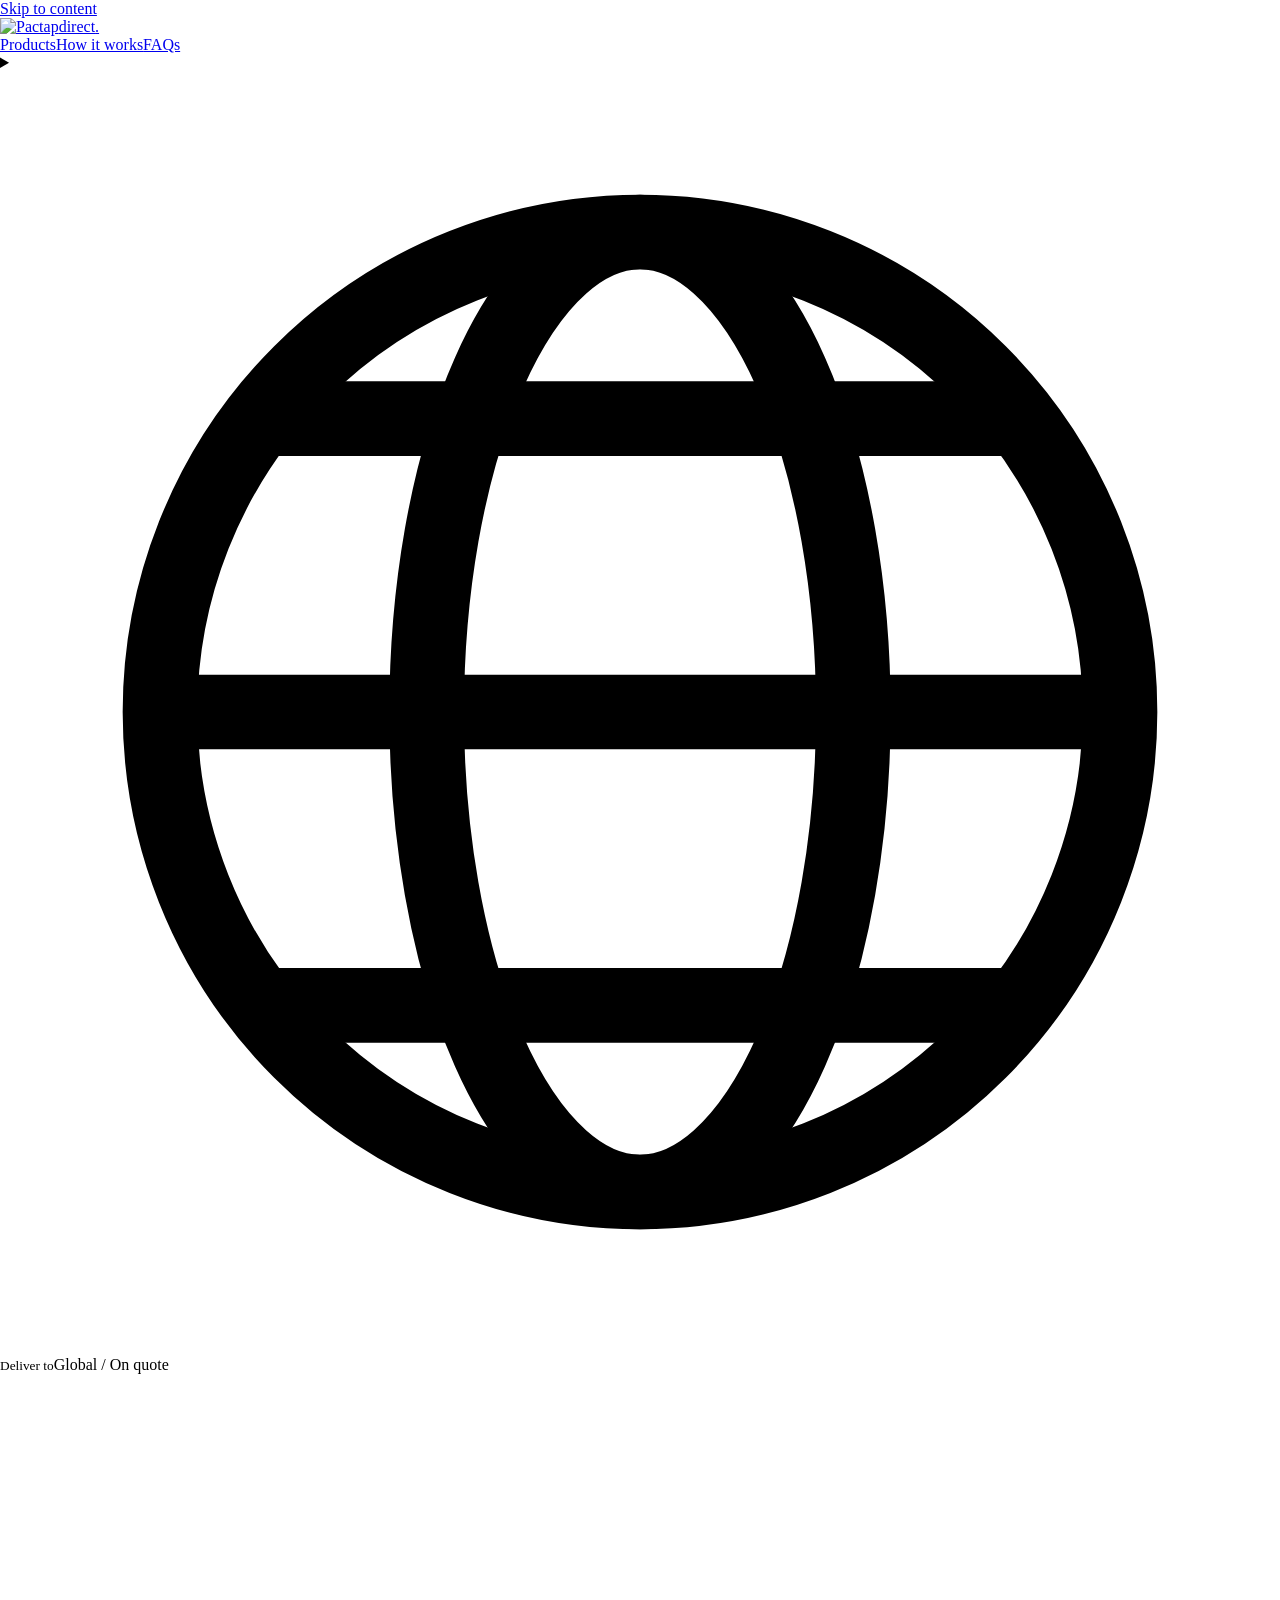
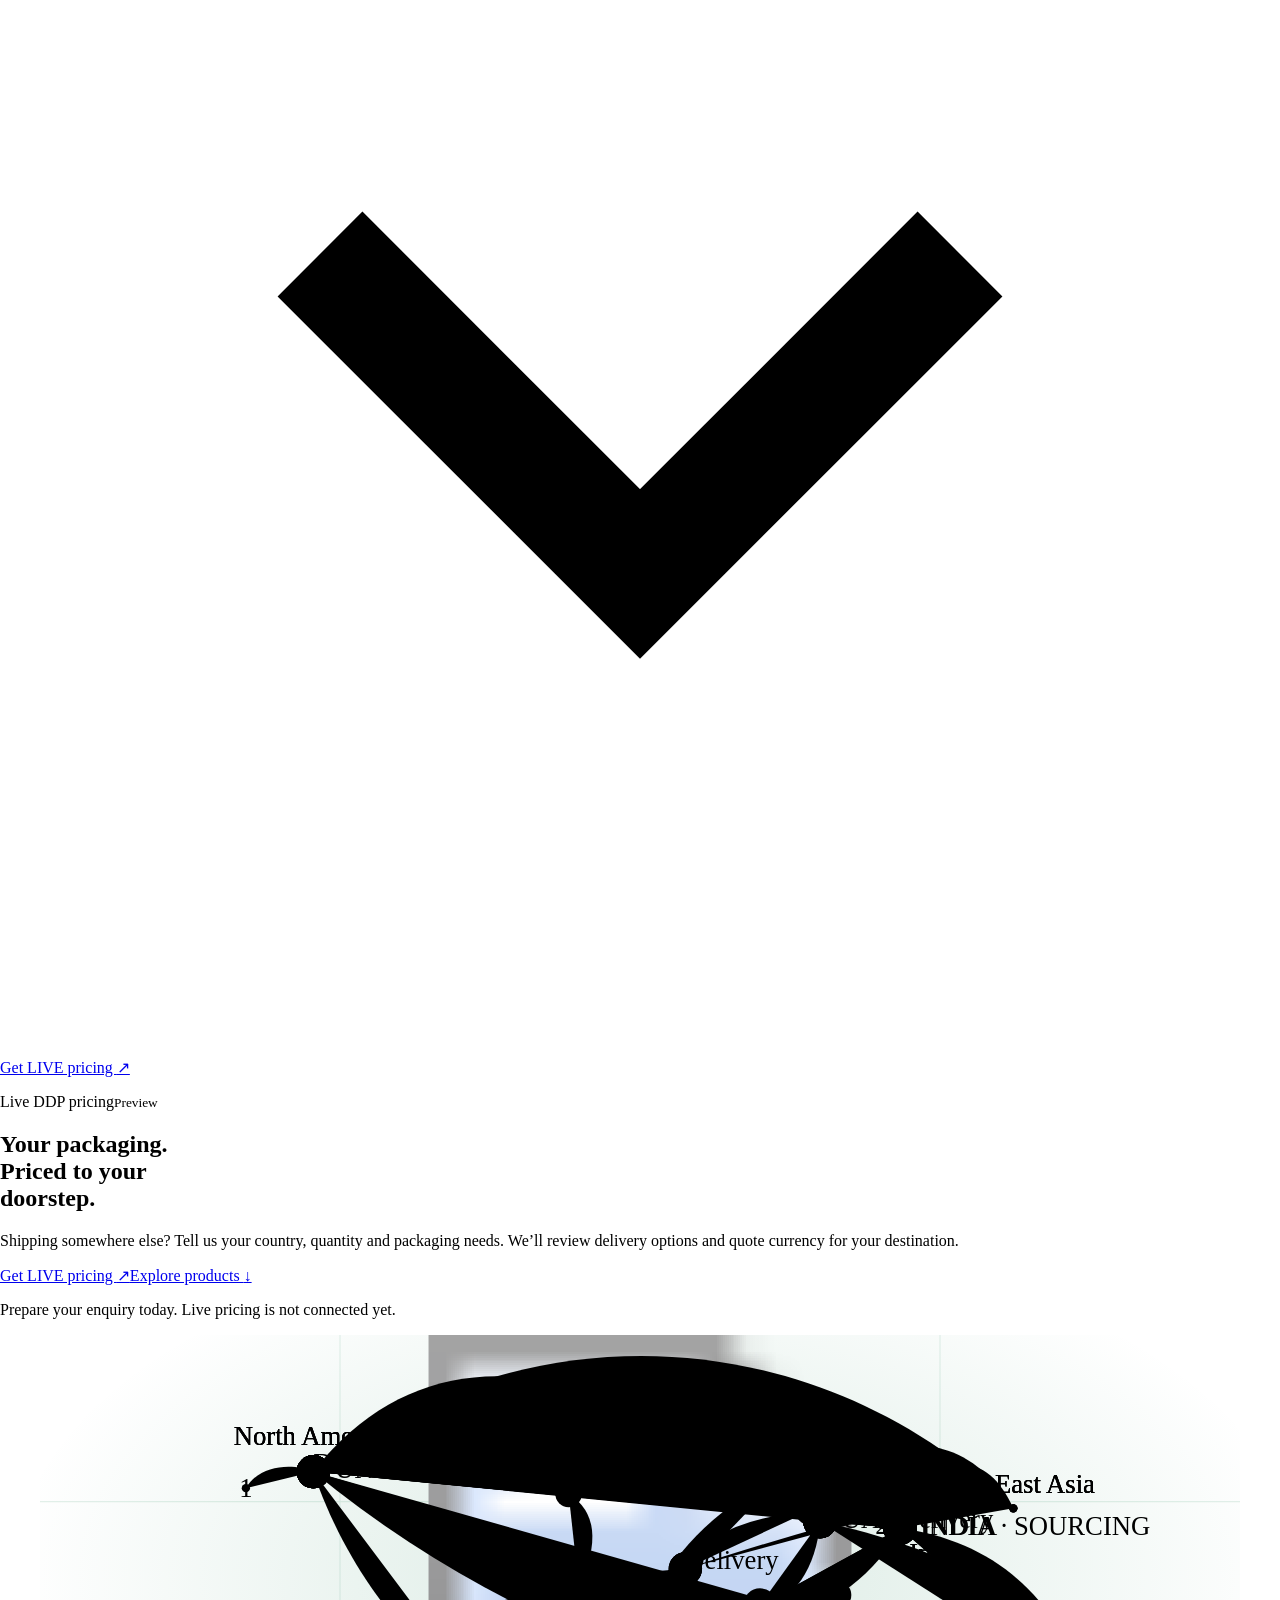
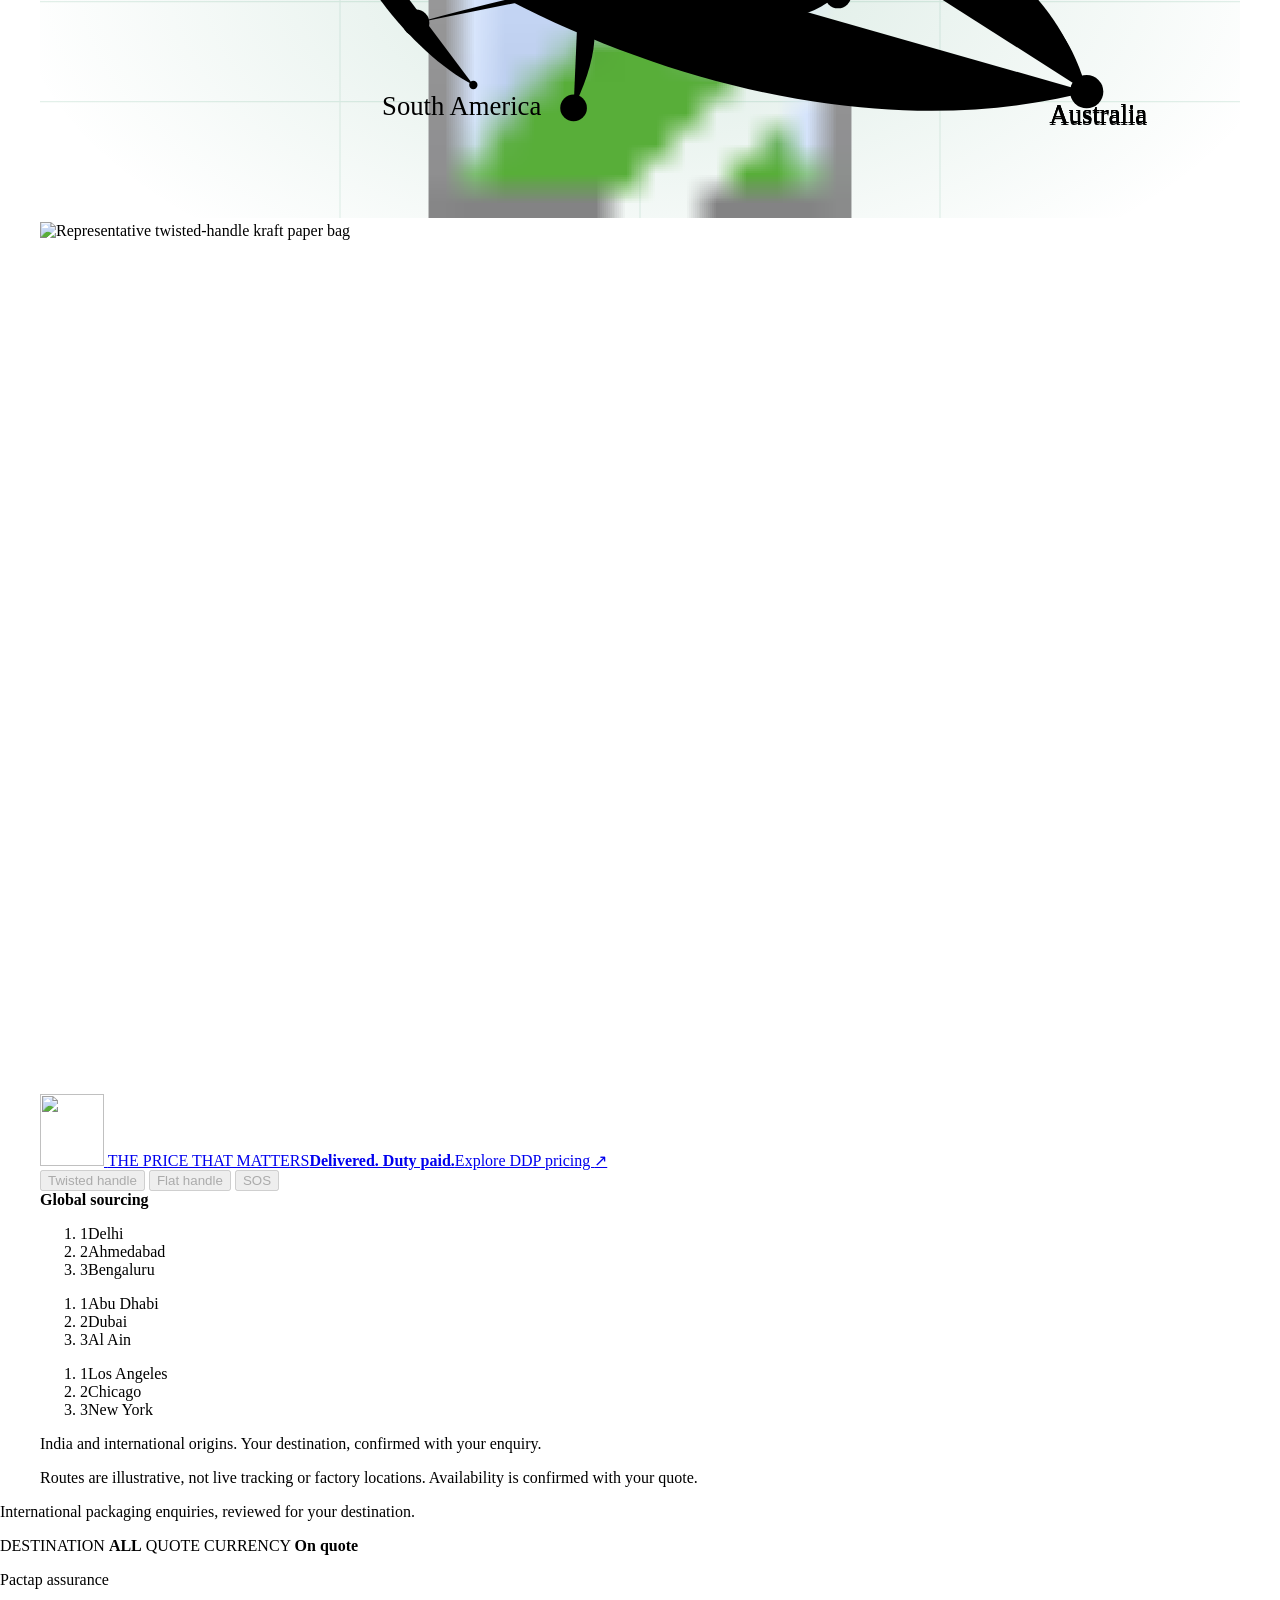
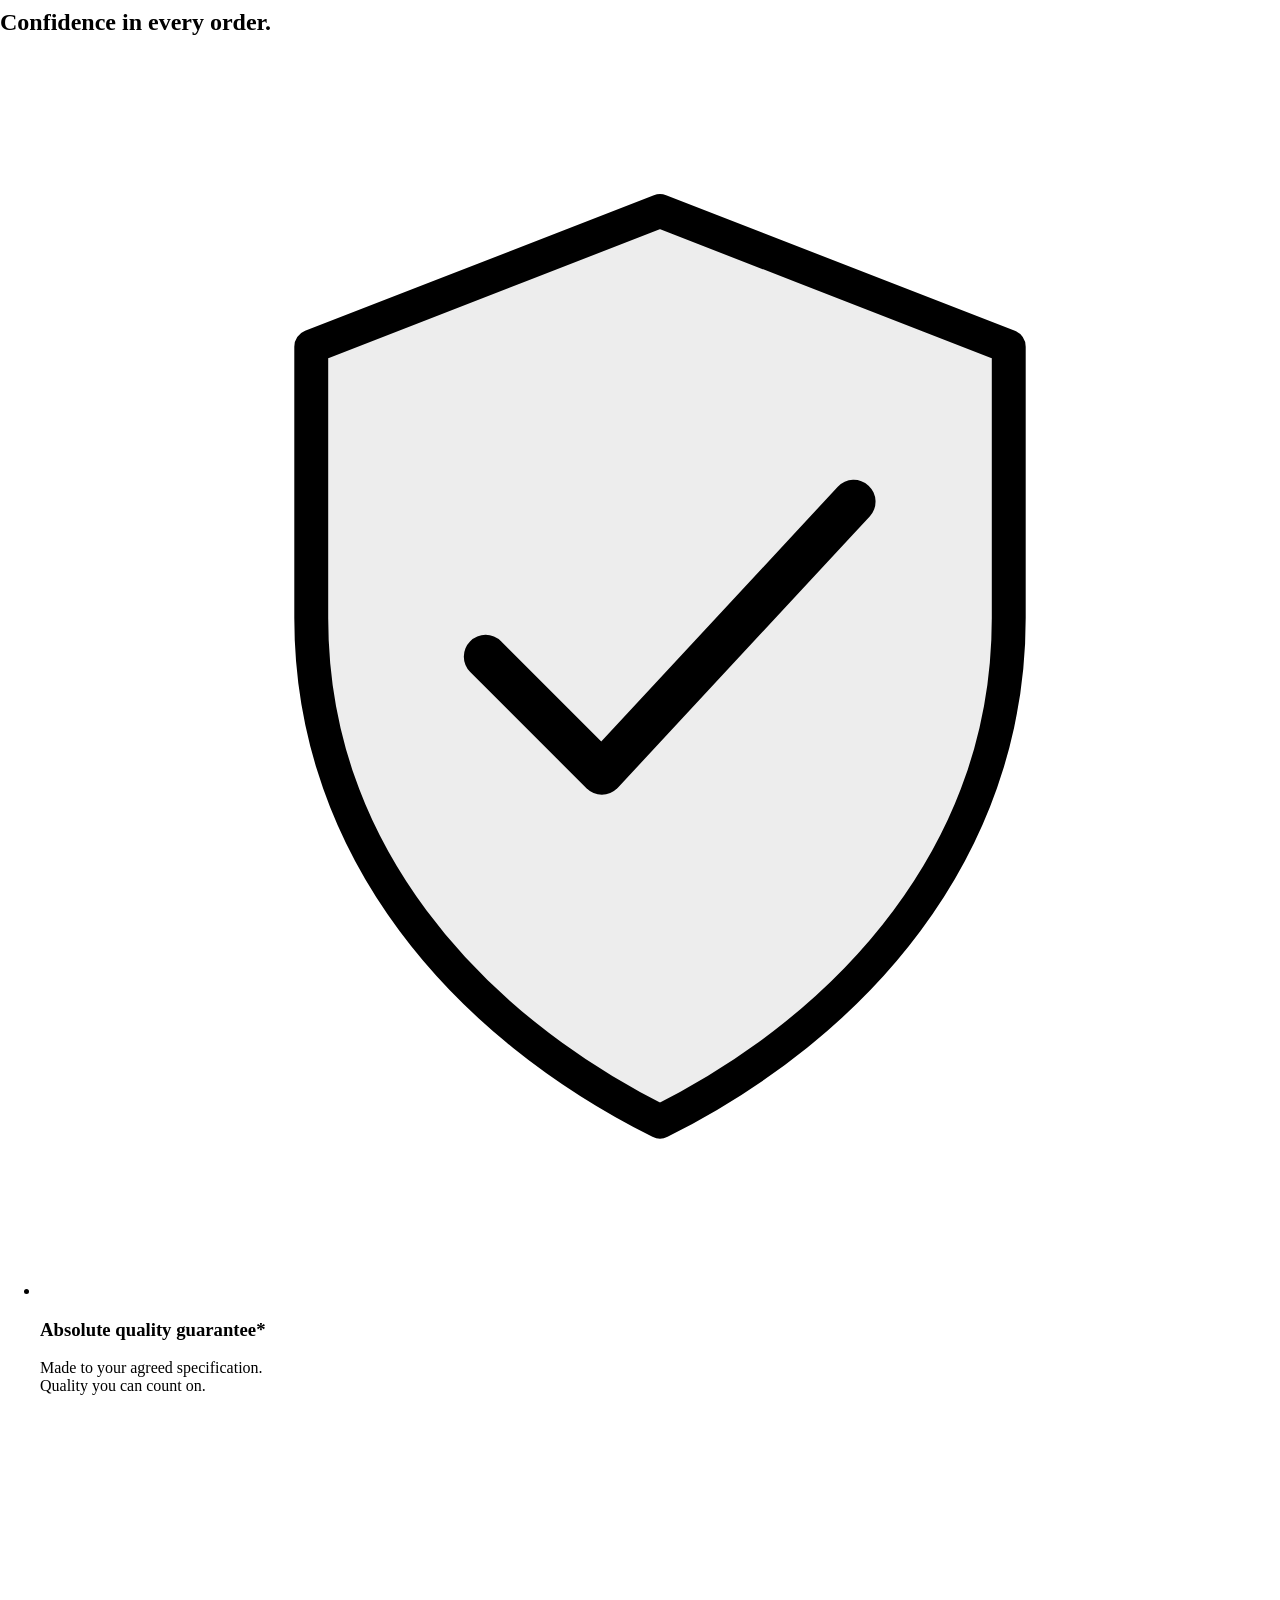
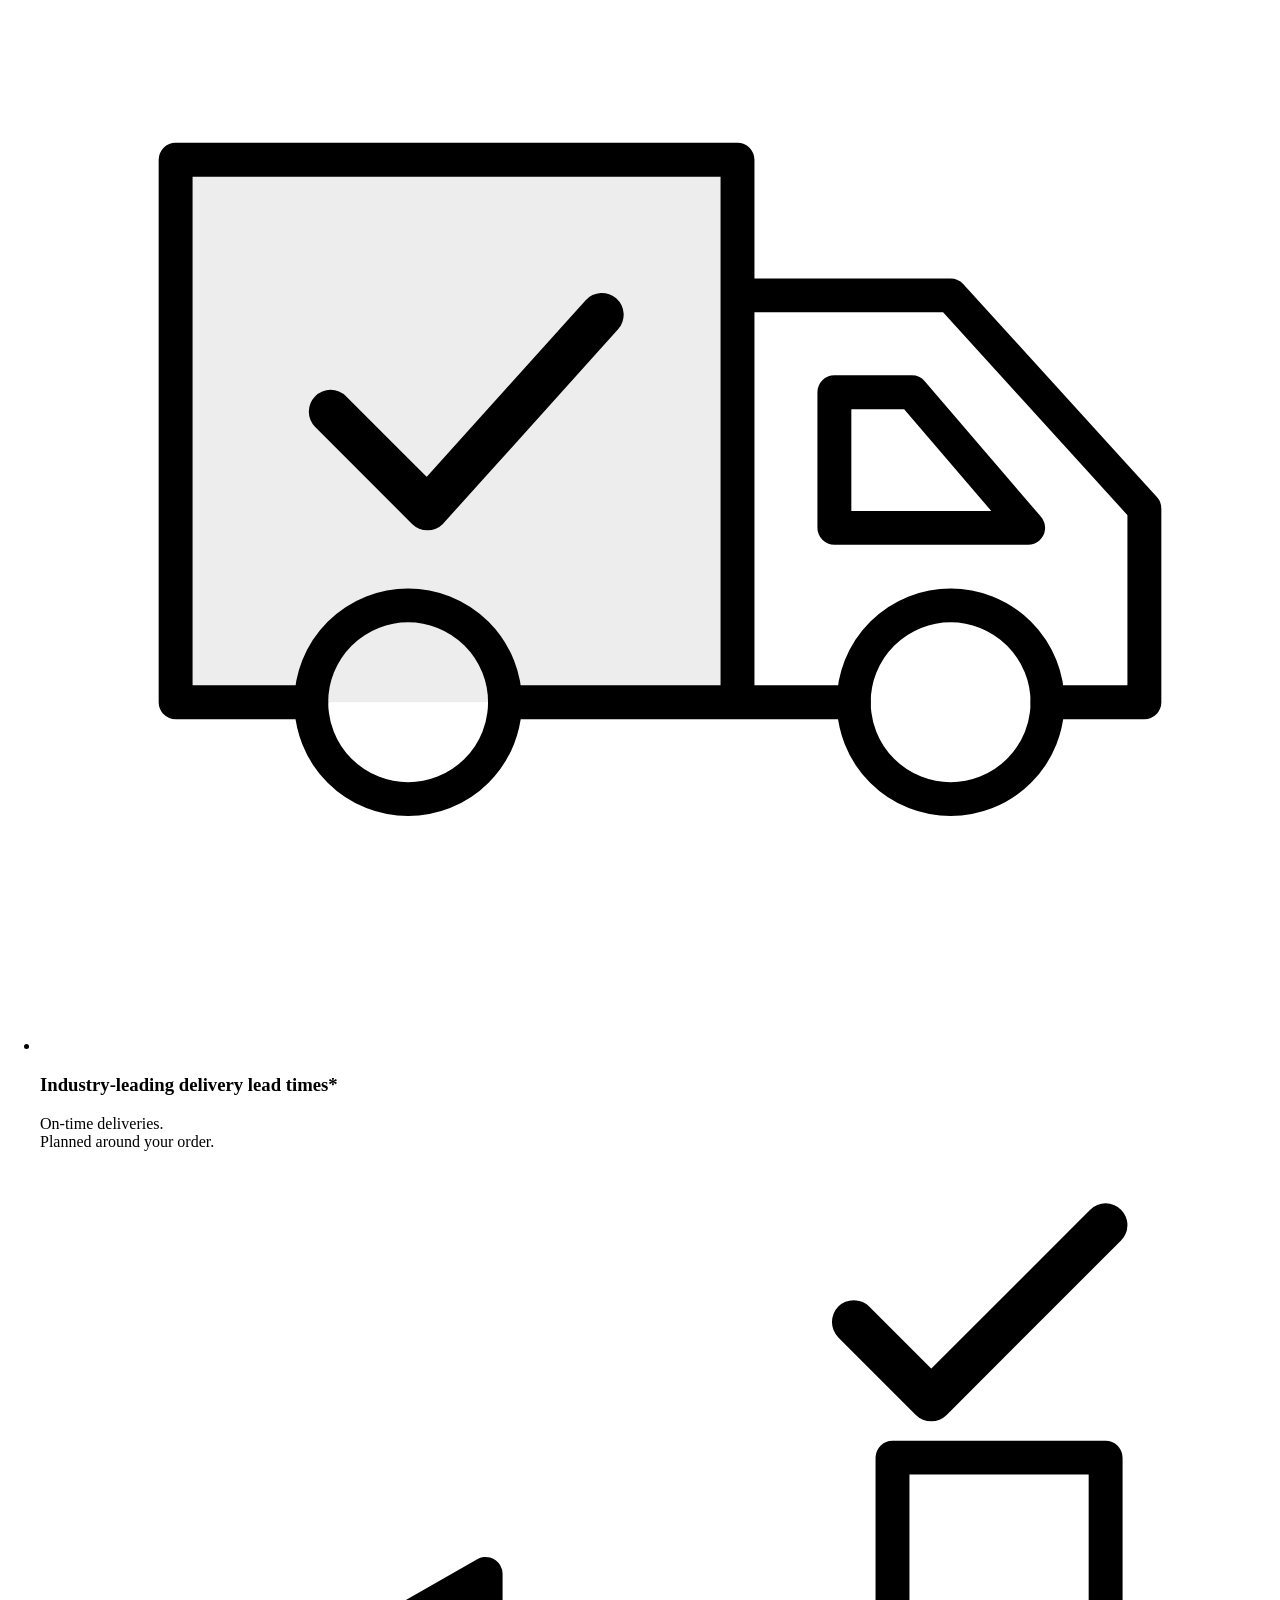
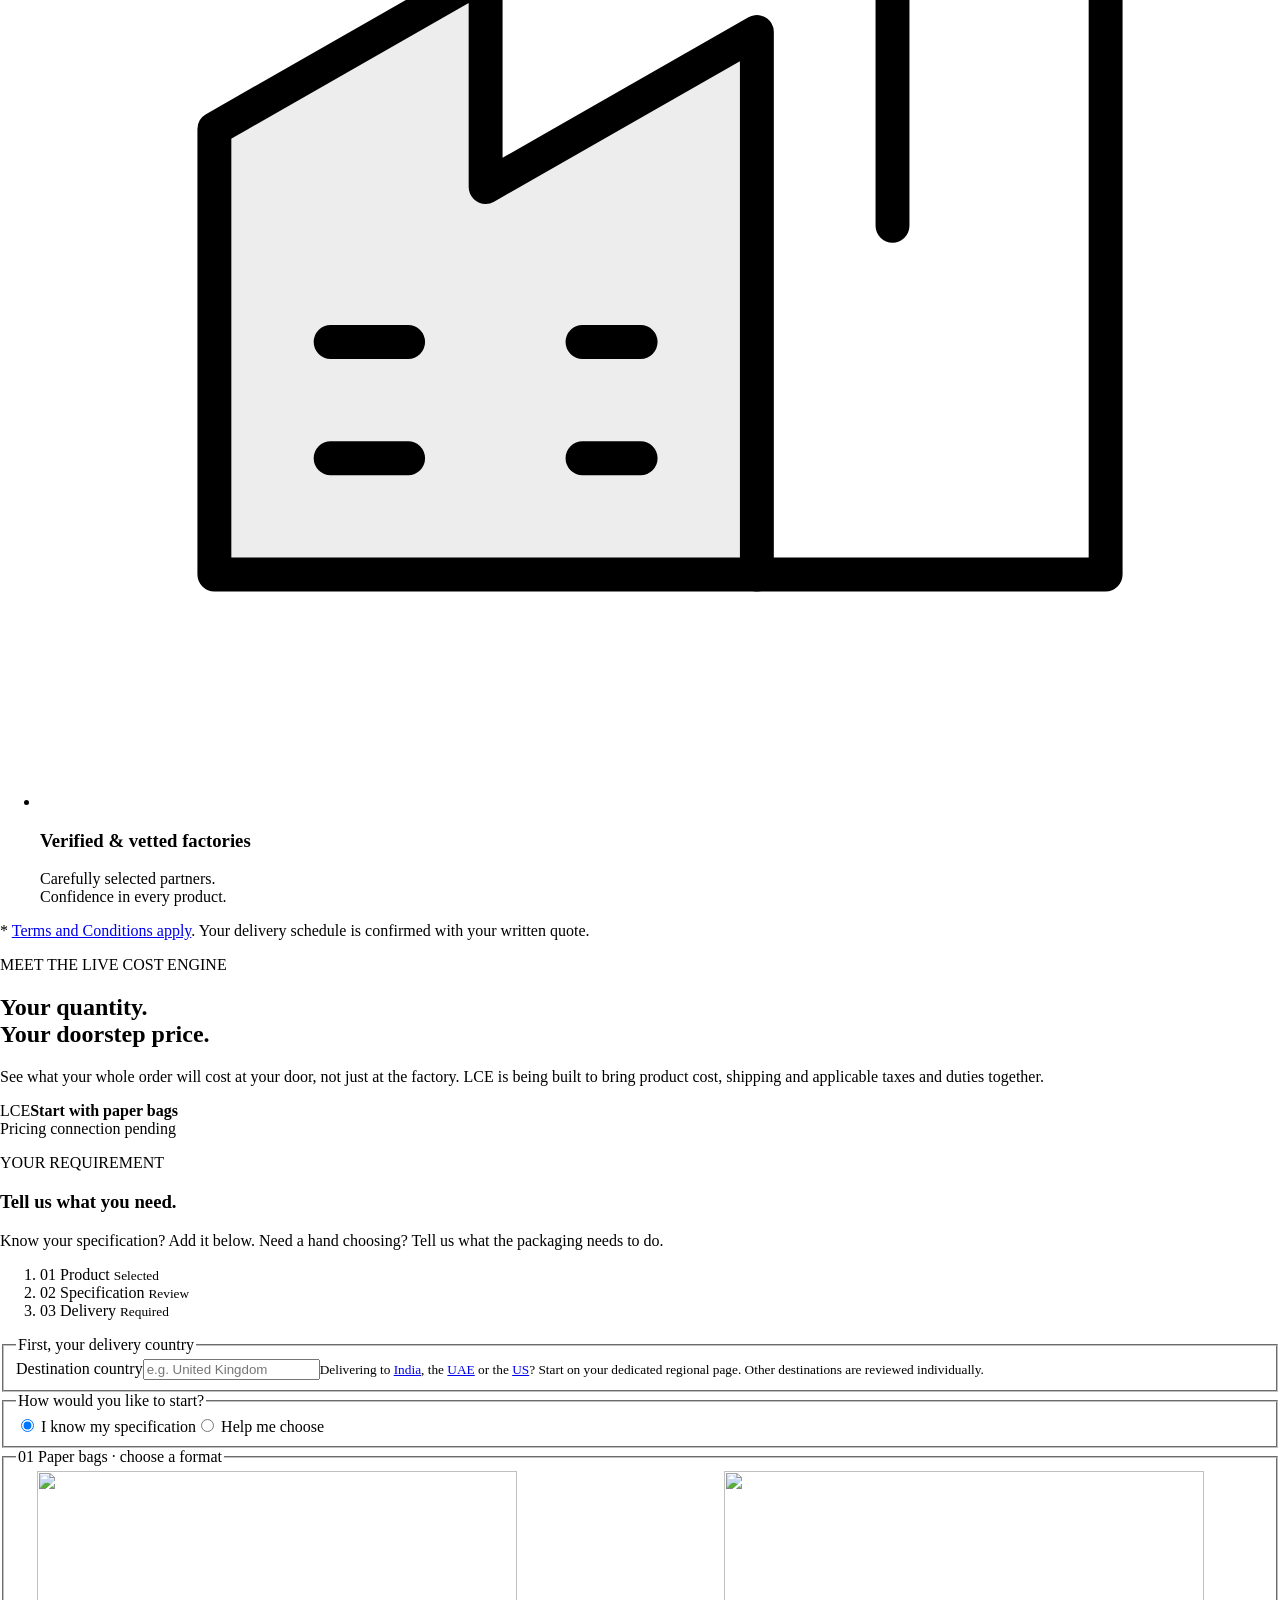
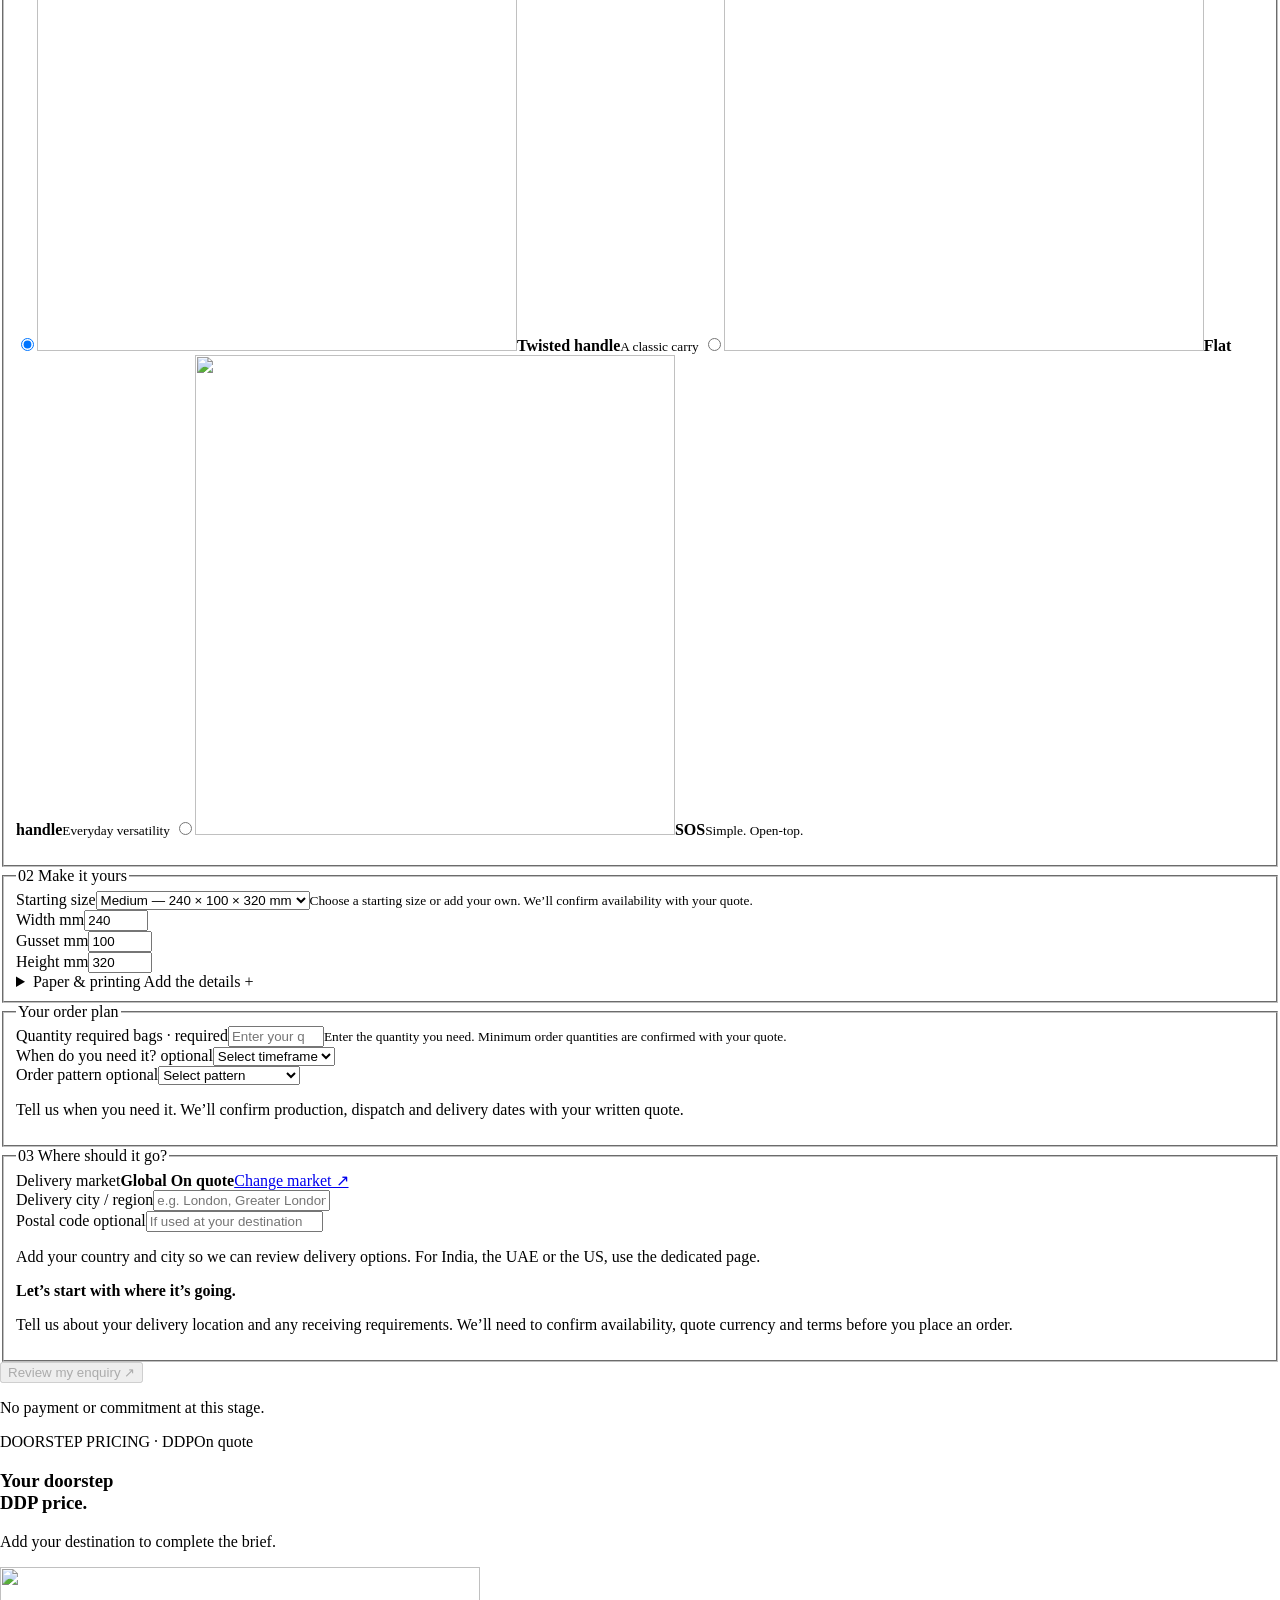
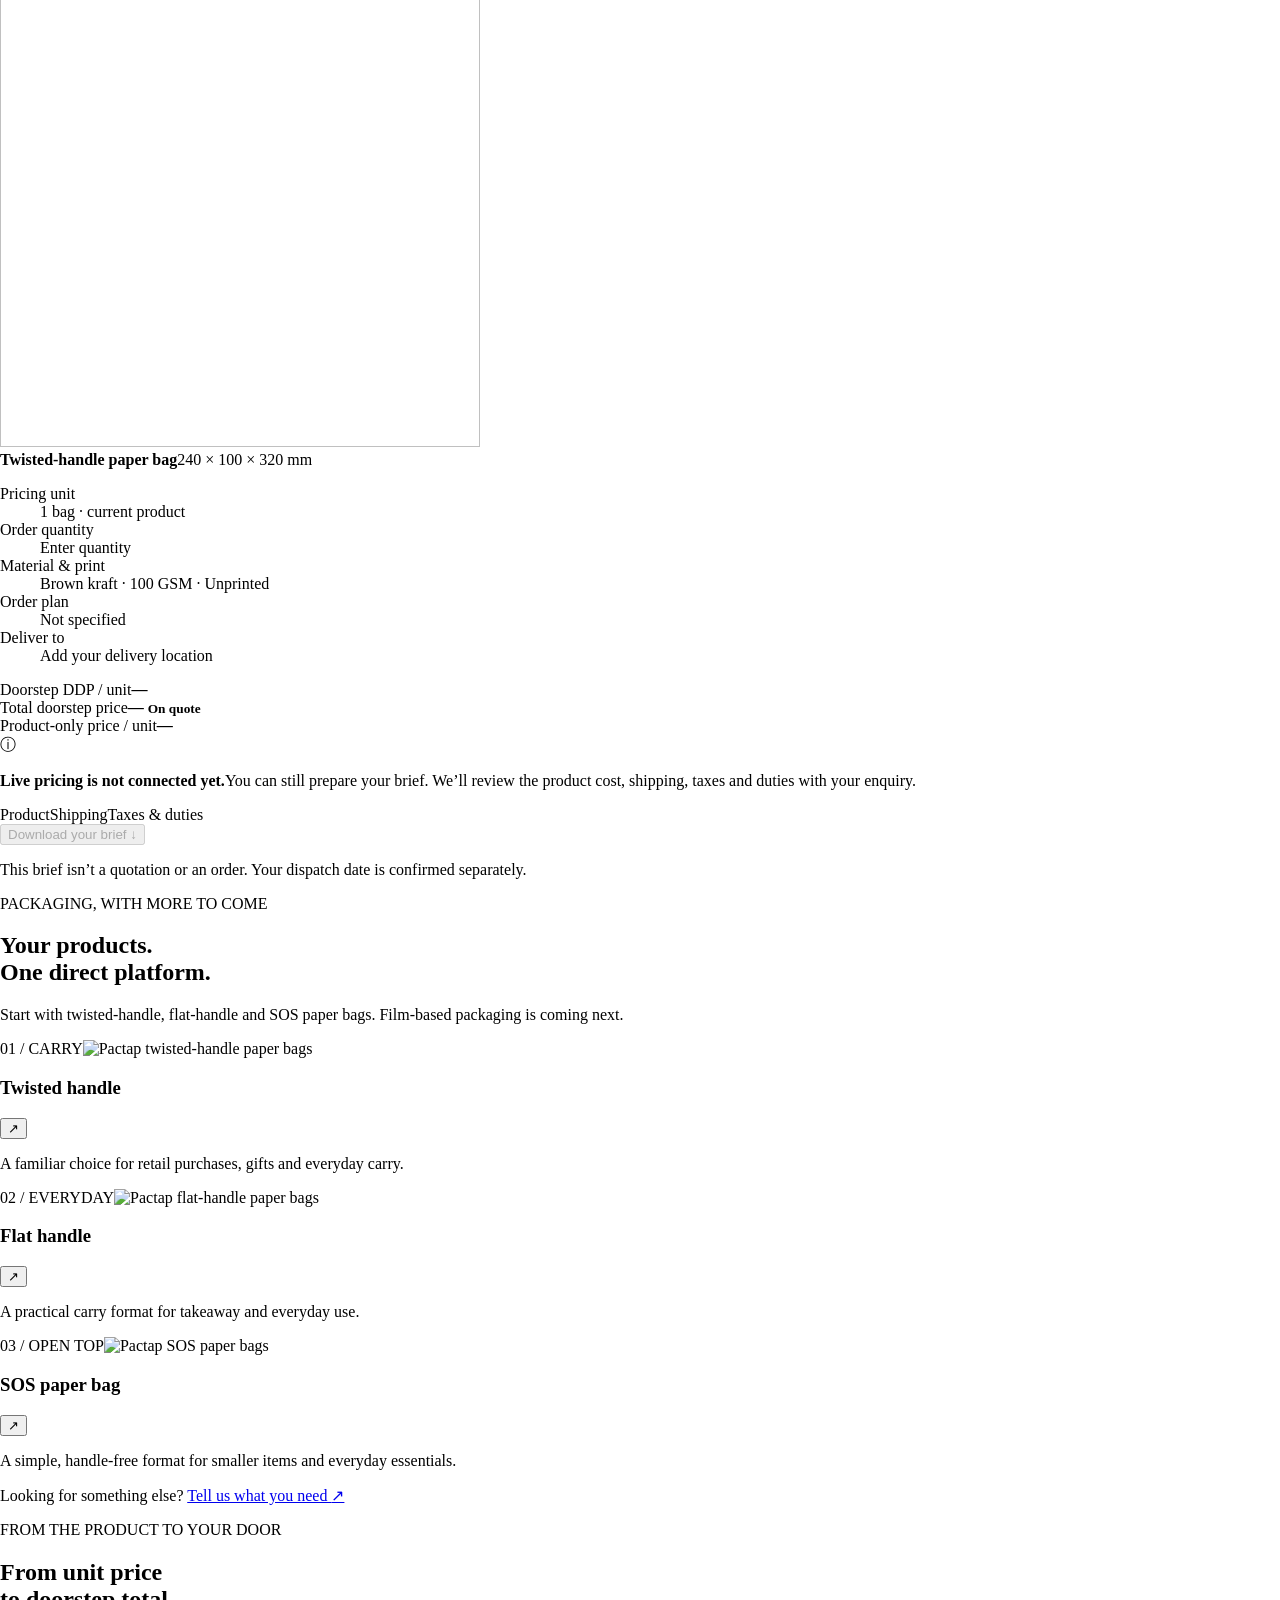
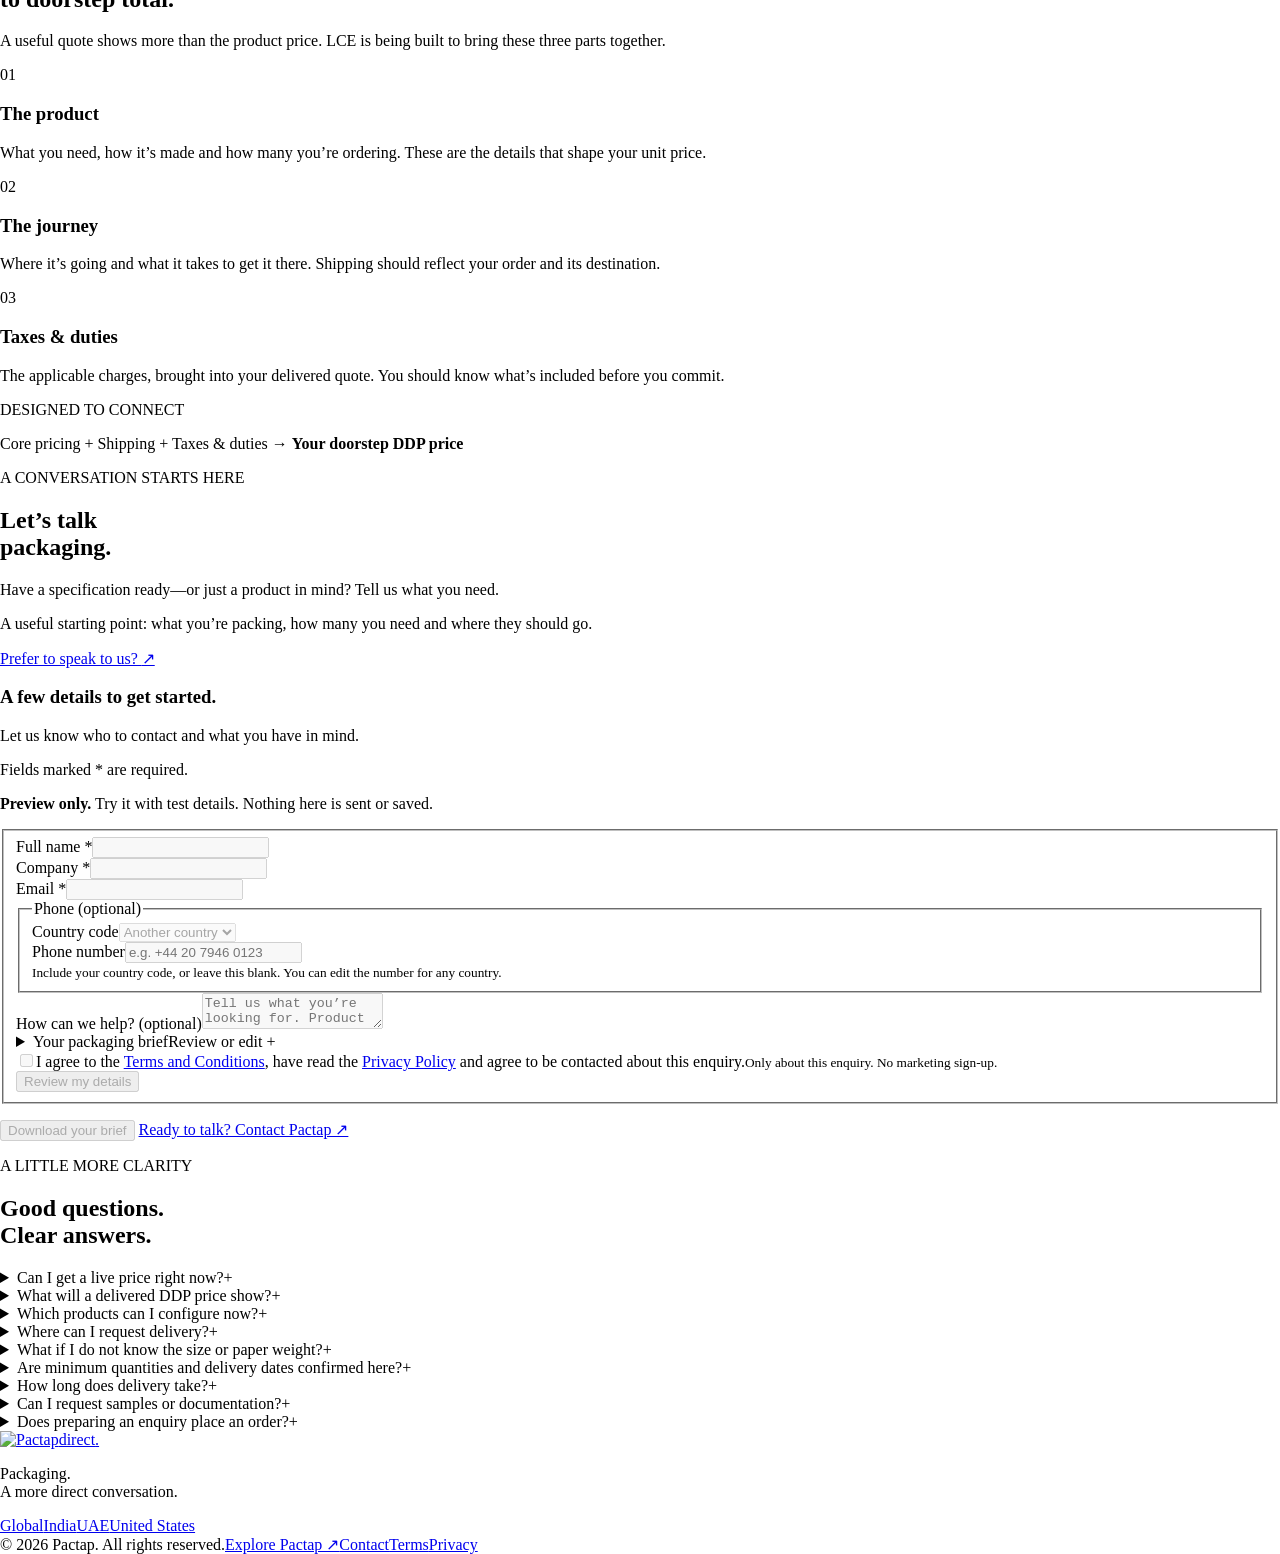
==== index.html @ edb1c566 "feat: publish Pactap Direct executive review" ====
<!doctype html>
<html lang="en"><head><meta charset="utf-8"><meta name="viewport" content="width=device-width, initial-scale=1">
<title>International packaging quote enquiries | Pactap Direct</title><meta name="description" content="Prepare a packaging enquiry for an international destination. Start with paper bags; request a delivered-quote review. Availability and currency need confirmation.">
<meta name="robots" content="noindex,nofollow">
<meta http-equiv="Content-Security-Policy" content="default-src 'self'; script-src 'self'; style-src 'self' 'unsafe-inline'; img-src 'self'; connect-src 'none'; object-src 'none'; base-uri 'none'; form-action 'none'">
<link rel="canonical" href="https://direct.pactap.com/">
<link rel="alternate" hreflang="x-default" href="https://direct.pactap.com/">
<link rel="alternate" hreflang="en" href="https://direct.pactap.com/">
<link rel="alternate" hreflang="en-IN" href="https://direct.pactap.com/in/">
<link rel="alternate" hreflang="en-AE" href="https://direct.pactap.com/uae/">
<link rel="alternate" hreflang="en-US" href="https://direct.pactap.com/us/">
<link rel="stylesheet" href="/pactap-direct-review/assets/direct.css"><link rel="stylesheet" href="/pactap-direct-review/assets/enquiry.css"><link rel="stylesheet" href="/pactap-direct-review/assets/assurance.css"><script src="/pactap-direct-review/assets/product-3d.js" defer></script><script src="/pactap-direct-review/assets/direct.js" defer></script><script src="/pactap-direct-review/assets/enquiry.js" defer></script><script src="/pactap-direct-review/assets/assurance.js" defer></script></head><body style="margin:0">
<div class="pd" data-market="global" data-currency="On quote" data-locale="en">
  <a class="pd-skip" href="#pd-main">Skip to content</a>
  <header class="pd-header">
    <div class="pd-wrap pd-header-inner">
      <a class="pd-brand" href="/pactap-direct-review/" aria-label="Pactap Direct home"><img src="/pactap-direct-review/assets/images/pactap-logo.svg" alt="Pactap" width="130" height="45"><span>direct<span class="pd-brand-dot">.</span></span></a>
      <nav class="pd-nav" aria-label="Main navigation"><a href="#pd-bags">Products</a><a href="#pd-how">How it works</a><a href="#pd-faq">FAQs</a></nav>
      <div class="pd-header-actions">
        <details class="pd-market">
          <summary aria-label="Delivery market: Global, On quote. Choose destination">
            <svg class="pd-globe" viewBox="0 0 24 24" fill="none" stroke="currentColor" stroke-width="1.4" aria-hidden="true"><circle cx="12" cy="12" r="9"/><ellipse cx="12" cy="12" rx="4" ry="9"/><path d="M3 12h18M5 6.5h14M5 17.5h14"/></svg>
            <span class="pd-market-current"><small>Deliver to</small><span>Global <span class="pd-market-currency-code">/ On quote</span></span></span>
            <svg class="pd-market-chevron" viewBox="0 0 16 16" fill="none" stroke="currentColor" stroke-width="1.5" aria-hidden="true"><path d="m4 6 4 4 4-4"/></svg>
          </summary>
          <nav aria-label="Choose destination market"><p class="pd-market-heading">Your delivery destination</p><a href="/pactap-direct-review/" aria-current="page"><span class="pd-market-code">ALL</span><span>Global</span><span class="pd-market-unit">On quote</span><span class="pd-market-check" aria-hidden="true">✓</span></a><a href="/pactap-direct-review/in/"><span class="pd-market-code">IN</span><span>India</span><span class="pd-market-unit">INR</span><span class="pd-market-check" aria-hidden="true">✓</span></a><a href="/pactap-direct-review/uae/"><span class="pd-market-code">AE</span><span>UAE</span><span class="pd-market-unit">AED</span><span class="pd-market-check" aria-hidden="true">✓</span></a><a href="/pactap-direct-review/us/"><span class="pd-market-code">US</span><span>United States</span><span class="pd-market-unit">USD</span><span class="pd-market-check" aria-hidden="true">✓</span></a><p class="pd-market-help">Choose where your order will be delivered.</p></nav>
        </details>
        <a href="#pd-engine" class="pd-button pd-button-small">Get LIVE pricing <span aria-hidden="true">↗</span></a>
      </div>
    </div>
  </header>
  <main id="pd-main">
    <section class="pd-hero">
      <div class="pd-wrap pd-hero-grid">
        <div class="pd-hero-copy">
          <p class="pd-pricing-hook"><span>Live DDP pricing</span><small>Preview</small></p>
          <h1>Your packaging.<br>Priced to your<br><span>doorstep.</span></h1>
          <p class="pd-hero-description">Shipping somewhere else? Tell us your country, quantity and packaging needs. We’ll review delivery options and quote currency for your destination.</p>
          <div class="pd-hero-actions"><a class="pd-button" href="#pd-engine">Get LIVE pricing <span aria-hidden="true">↗</span></a><a class="pd-text-link" href="#pd-bags">Explore products <span aria-hidden="true">↓</span></a></div>
          <p class="pd-hero-footnote">Prepare your enquiry today. Live pricing is not connected yet.</p>
        </div>
        <div class="pd-product-stage pd-sourcing-stage" aria-label="Global and local sourcing with current Pactap products">
          <figure class="pd-shipping" data-route-view="all" aria-labelledby="pd-shipping-title">
  <svg id="pd-shipping-map" class="pd-shipping-map" viewBox="0 0 720 290" aria-hidden="true" focusable="false">
    <defs><radialGradient id="pd-map-wash"><stop stop-color="#3c936c" stop-opacity=".19"/><stop offset=".58" stop-color="#3c936c" stop-opacity=".08"/><stop offset="1" stop-color="#3c936c" stop-opacity="0"/></radialGradient></defs>
    <ellipse class="pd-map-atmosphere" cx="370" cy="145" rx="390" ry="210" fill="url(#pd-map-wash)"/>
    <path class="pd-map-grid" d="M0 100H720M0 160H720M0 220H720M180 0V290M360 0V290M540 0V290" fill="none" stroke="#3c936c" stroke-width=".65" opacity=".14"/>
    <g class="pd-map-geography">
    <image class="pd-shipping-land" href="/pactap-direct-review/assets/images/world-land.svg" data-world-src="/pactap-direct-review/assets/images/world-land.svg" data-domestic-src="/pactap-direct-review/assets/images/world-land.svg" width="720" height="290"/>
    <g class="pd-route" data-destination="in" data-domestic-viewbox="0 0 720 290" data-domestic-scale="1">
      <g class="pd-route-lane" data-sourcing="global">
        <path class="pd-route-path" d="M378 60 C408 18 472 38 516 116"/>
        <circle class="pd-route-origin" cx="378" cy="60" r="2.5"/>
        <text class="pd-route-global-label" x="378" y="44" text-anchor="middle">Europe</text>
        <g class="pd-route-marker" transform="translate(516 116)"><circle class="pd-packet-halo" r="5"/><circle class="pd-packet-core" r="2.2"/></g>
        <circle class="pd-route-arrival" cx="516" cy="116" r="10"/>
      </g>
      <g class="pd-route-lane" data-sourcing="global">
        <path class="pd-route-path" d="M164 82 C286 -8 439 -2 516 116"/>
        <circle class="pd-route-origin" cx="164" cy="82" r="2.5"/>
        <text class="pd-route-global-label" x="164" y="66" text-anchor="middle">North America</text>
        <g class="pd-route-marker" transform="translate(516 116)"><circle class="pd-packet-halo" r="5"/><circle class="pd-packet-core" r="2.2"/></g>
        <circle class="pd-route-arrival" cx="516" cy="116" r="10"/>
      </g>
      <g class="pd-route-lane" data-sourcing="global">
        <path class="pd-route-path" d="M584 104 C566 63 531 72 516 116"/>
        <circle class="pd-route-origin" cx="584" cy="104" r="2.5"/>
        <text class="pd-route-global-label" x="603" y="95" text-anchor="middle">East Asia</text>
        <g class="pd-route-marker" transform="translate(516 116)"><circle class="pd-packet-halo" r="5"/><circle class="pd-packet-core" r="2.2"/></g>
        <circle class="pd-route-arrival" cx="516" cy="116" r="10"/>
      </g>
      <g class="pd-route-lane" data-sourcing="global">
        <path class="pd-route-path" d="M432 162 C463 174 499 148 516 116"/>
        <circle class="pd-route-origin" cx="432" cy="162" r="2.5"/>
        <text class="pd-route-global-label" x="419" y="182" text-anchor="middle">East Africa</text>
        <g class="pd-route-marker" transform="translate(516 116)"><circle class="pd-packet-halo" r="5"/><circle class="pd-packet-core" r="2.2"/></g>
        <circle class="pd-route-arrival" cx="516" cy="116" r="10"/>
      </g>
      <g class="pd-route-lane" data-sourcing="global">
        <path class="pd-route-path" d="M628 214 C614 154 554 124 516 116"/>
        <circle class="pd-route-origin" cx="628" cy="214" r="2.5"/>
        <text class="pd-route-global-label" x="635" y="233" text-anchor="middle">Australia</text>
        <g class="pd-route-marker" transform="translate(516 116)"><circle class="pd-packet-halo" r="5"/><circle class="pd-packet-core" r="2.2"/></g>
        <circle class="pd-route-arrival" cx="516" cy="116" r="10"/>
      </g>
      <g class="pd-route-lane pd-route-local" data-sourcing="local">
        <path class="pd-route-path" d="M514.4 102.8 C512 104 514 111 516 116"/>
        <circle class="pd-route-origin" cx="514.4" cy="102.8" r="2.5"/>
        <text class="pd-route-domestic-label" x="514.4" y="102.8" text-anchor="middle" dominant-baseline="central">1</text>
        <g class="pd-route-marker" transform="translate(516 116)"><circle class="pd-packet-halo" r="5"/><circle class="pd-packet-core" r="2.2"/></g>
        <circle class="pd-route-arrival" cx="516" cy="116" r="10"/>
      </g>
      <g class="pd-route-lane pd-route-local" data-sourcing="local">
        <path class="pd-route-path" d="M505.14 113.96 C508 111 511 112 516 116"/>
        <circle class="pd-route-origin" cx="505.14" cy="113.96" r="2.5"/>
        <text class="pd-route-domestic-label" x="505.14" y="113.96" text-anchor="middle" dominant-baseline="central">2</text>
        <g class="pd-route-marker" transform="translate(516 116)"><circle class="pd-packet-halo" r="5"/><circle class="pd-packet-core" r="2.2"/></g>
        <circle class="pd-route-arrival" cx="516" cy="116" r="10"/>
      </g>
      <g class="pd-route-lane pd-route-local" data-sourcing="local">
        <path class="pd-route-path" d="M515.18 134.06 C509 128 512 121 516 116"/>
        <circle class="pd-route-origin" cx="515.18" cy="134.06" r="2.5"/>
        <text class="pd-route-domestic-label" x="515.18" y="134.06" text-anchor="middle" dominant-baseline="central">3</text>
        <g class="pd-route-marker" transform="translate(516 116)"><circle class="pd-packet-halo" r="5"/><circle class="pd-packet-core" r="2.2"/></g>
        <circle class="pd-route-arrival" cx="516" cy="116" r="10"/>
      </g>
      <circle class="pd-route-target" cx="516" cy="116" r="7"/>
      <circle class="pd-route-destination" cx="516" cy="116" r="2.5"/>
      <text class="pd-route-delivery-label" x="516" y="116">Delivery</text>
      <text class="pd-route-country" x="529" y="120">INDIA</text>
      <g class="pd-route-detail"><g class="pd-route-lane pd-route-local" data-sourcing="local"><path class="pd-route-path" d="M317.162 95.32 Q342.222 111.266 323.283 151.212"/><circle class="pd-route-origin" cx="317.162" cy="95.32" r="8"/><text class="pd-route-domestic-label" x="317.162" y="95.32" text-anchor="middle" dominant-baseline="central">1</text><g class="pd-route-marker" transform="translate(323.283 151.212)"><circle class="pd-packet-halo" r="5"/><circle class="pd-packet-core" r="2.2"/></g><circle class="pd-route-arrival" cx="323.283" cy="151.212" r="10"/></g>
<g class="pd-route-lane pd-route-local" data-sourcing="local"><path class="pd-route-path" d="M281.738 142.765 Q280.51 134.988 323.283 151.212"/><circle class="pd-route-origin" cx="281.738" cy="142.765" r="8"/><text class="pd-route-domestic-label" x="281.738" y="142.765" text-anchor="middle" dominant-baseline="central">2</text><g class="pd-route-marker" transform="translate(323.283 151.212)"><circle class="pd-packet-halo" r="5"/><circle class="pd-packet-core" r="2.2"/></g><circle class="pd-route-arrival" cx="323.283" cy="151.212" r="10"/></g>
<g class="pd-route-lane pd-route-local" data-sourcing="local"><path class="pd-route-path" d="M320.146 223.73 Q343.715 175.471 323.283 151.212"/><circle class="pd-route-origin" cx="320.146" cy="223.73" r="8"/><text class="pd-route-domestic-label" x="320.146" y="223.73" text-anchor="middle" dominant-baseline="central">3</text><g class="pd-route-marker" transform="translate(323.283 151.212)"><circle class="pd-packet-halo" r="5"/><circle class="pd-packet-core" r="2.2"/></g><circle class="pd-route-arrival" cx="323.283" cy="151.212" r="10"/></g><circle class="pd-route-target" cx="323.283" cy="151.212" r="7"/><circle class="pd-route-destination" cx="323.283" cy="151.212" r="2.5"/><text class="pd-route-delivery-label" x="323.283" y="151.212">Delivery</text></g>
    </g>
    <g class="pd-route" data-destination="uae" data-domestic-viewbox="0 0 720 290" data-domestic-scale="1">
      <g class="pd-route-lane" data-sourcing="global" data-origin="india">
        <path class="pd-route-path" d="M516 116 C507 78 482 82 468 112"/>
        <circle class="pd-route-origin" cx="516" cy="116" r="3"/>
        <text class="pd-route-global-label" x="538" y="136" text-anchor="middle">India</text>
        <g class="pd-route-marker" transform="translate(468 112)"><circle class="pd-packet-halo" r="5"/><circle class="pd-packet-core" r="2.2"/></g>
        <circle class="pd-route-arrival" cx="468" cy="112" r="10"/>
      </g>
      <g class="pd-route-lane" data-sourcing="global">
        <path class="pd-route-path" d="M378 60 C402 30 442 48 468 112"/>
        <circle class="pd-route-origin" cx="378" cy="60" r="2.5"/>
        <text class="pd-route-global-label" x="378" y="44" text-anchor="middle">Europe</text>
        <g class="pd-route-marker" transform="translate(468 112)"><circle class="pd-packet-halo" r="5"/><circle class="pd-packet-core" r="2.2"/></g>
        <circle class="pd-route-arrival" cx="468" cy="112" r="10"/>
      </g>
      <g class="pd-route-lane" data-sourcing="global">
        <path class="pd-route-path" d="M164 82 C286 4 412 12 468 112"/>
        <circle class="pd-route-origin" cx="164" cy="82" r="2.5"/>
        <text class="pd-route-global-label" x="164" y="66" text-anchor="middle">North America</text>
        <g class="pd-route-marker" transform="translate(468 112)"><circle class="pd-packet-halo" r="5"/><circle class="pd-packet-core" r="2.2"/></g>
        <circle class="pd-route-arrival" cx="468" cy="112" r="10"/>
      </g>
      <g class="pd-route-lane" data-sourcing="global">
        <path class="pd-route-path" d="M584 104 C550 48 495 59 468 112"/>
        <circle class="pd-route-origin" cx="584" cy="104" r="2.5"/>
        <text class="pd-route-global-label" x="603" y="95" text-anchor="middle">East Asia</text>
        <g class="pd-route-marker" transform="translate(468 112)"><circle class="pd-packet-halo" r="5"/><circle class="pd-packet-core" r="2.2"/></g>
        <circle class="pd-route-arrival" cx="468" cy="112" r="10"/>
      </g>
      <g class="pd-route-lane" data-sourcing="global">
        <path class="pd-route-path" d="M432 162 C451 162 466 140 468 112"/>
        <circle class="pd-route-origin" cx="432" cy="162" r="2.5"/>
        <text class="pd-route-global-label" x="419" y="182" text-anchor="middle">East Africa</text>
        <g class="pd-route-marker" transform="translate(468 112)"><circle class="pd-packet-halo" r="5"/><circle class="pd-packet-core" r="2.2"/></g>
        <circle class="pd-route-arrival" cx="468" cy="112" r="10"/>
      </g>
      <g class="pd-route-lane" data-sourcing="global">
        <path class="pd-route-path" d="M628 214 C608 151 519 122 468 112"/>
        <circle class="pd-route-origin" cx="628" cy="214" r="2.5"/>
        <text class="pd-route-global-label" x="635" y="233" text-anchor="middle">Australia</text>
        <g class="pd-route-marker" transform="translate(468 112)"><circle class="pd-packet-halo" r="5"/><circle class="pd-packet-core" r="2.2"/></g>
        <circle class="pd-route-arrival" cx="468" cy="112" r="10"/>
      </g>
      <g class="pd-route-lane pd-route-local" data-sourcing="local">
        <path class="pd-route-path" d="M468.74 111.1 C468.2 111.1 468.08 111.4 468 112"/>
        <circle class="pd-route-origin" cx="468.74" cy="111.1" r="2.5"/>
        <text class="pd-route-domestic-label" x="468.74" y="111.1" text-anchor="middle" dominant-baseline="central">1</text>
        <g class="pd-route-marker" transform="translate(468 112)"><circle class="pd-packet-halo" r="5"/><circle class="pd-packet-core" r="2.2"/></g>
        <circle class="pd-route-arrival" cx="468" cy="112" r="10"/>
      </g>
      <g class="pd-route-lane pd-route-local" data-sourcing="local">
        <path class="pd-route-path" d="M470.54 109.6 C469.5 109.7 468.5 110.7 468 112"/>
        <circle class="pd-route-origin" cx="470.54" cy="109.6" r="2.5"/>
        <text class="pd-route-domestic-label" x="470.54" y="109.6" text-anchor="middle" dominant-baseline="central">2</text>
        <g class="pd-route-marker" transform="translate(468 112)"><circle class="pd-packet-halo" r="5"/><circle class="pd-packet-core" r="2.2"/></g>
        <circle class="pd-route-arrival" cx="468" cy="112" r="10"/>
      </g>
      <g class="pd-route-lane pd-route-local" data-sourcing="local">
        <path class="pd-route-path" d="M471.5 111.58 C470.7 112.1 469.1 112.2 468 112"/>
        <circle class="pd-route-origin" cx="471.5" cy="111.58" r="2.5"/>
        <text class="pd-route-domestic-label" x="471.5" y="111.58" text-anchor="middle" dominant-baseline="central">3</text>
        <g class="pd-route-marker" transform="translate(468 112)"><circle class="pd-packet-halo" r="5"/><circle class="pd-packet-core" r="2.2"/></g>
        <circle class="pd-route-arrival" cx="468" cy="112" r="10"/>
      </g>
      <circle class="pd-route-target" cx="468" cy="112" r="7"/>
      <circle class="pd-route-destination" cx="468" cy="112" r="2.5"/>
      <text class="pd-route-delivery-label" x="468" y="112">Delivery</text>
      <text class="pd-route-country" x="481" y="116">UAE</text>
      <g class="pd-route-detail"><g class="pd-route-lane pd-route-local" data-sourcing="local"><path class="pd-route-path" d="M386.361 138.367 Q395.968 142.894 361.575 171.422"/><circle class="pd-route-origin" cx="386.361" cy="138.367" r="8"/><text class="pd-route-domestic-label" x="386.361" y="138.367" text-anchor="middle" dominant-baseline="central">1</text><g class="pd-route-marker" transform="translate(361.575 171.422)"><circle class="pd-packet-halo" r="5"/><circle class="pd-packet-core" r="2.2"/></g><circle class="pd-route-arrival" cx="361.575" cy="171.422" r="10"/></g>
<g class="pd-route-lane pd-route-local" data-sourcing="local"><path class="pd-route-path" d="M446.651 83.009 Q382.113 115.215 361.575 171.422"/><circle class="pd-route-origin" cx="446.651" cy="83.009" r="8"/><text class="pd-route-domestic-label" x="446.651" y="83.009" text-anchor="middle" dominant-baseline="central">2</text><g class="pd-route-marker" transform="translate(361.575 171.422)"><circle class="pd-packet-halo" r="5"/><circle class="pd-packet-core" r="2.2"/></g><circle class="pd-route-arrival" cx="361.575" cy="171.422" r="10"/></g>
<g class="pd-route-lane pd-route-local" data-sourcing="local"><path class="pd-route-path" d="M478.806 156.011 Q442.19 151.716 361.575 171.422"/><circle class="pd-route-origin" cx="478.806" cy="156.011" r="8"/><text class="pd-route-domestic-label" x="478.806" y="156.011" text-anchor="middle" dominant-baseline="central">3</text><g class="pd-route-marker" transform="translate(361.575 171.422)"><circle class="pd-packet-halo" r="5"/><circle class="pd-packet-core" r="2.2"/></g><circle class="pd-route-arrival" cx="361.575" cy="171.422" r="10"/></g><circle class="pd-route-target" cx="361.575" cy="171.422" r="7"/><circle class="pd-route-destination" cx="361.575" cy="171.422" r="2.5"/><text class="pd-route-delivery-label" x="361.575" y="171.422">Delivery</text></g>
    </g>
    <g class="pd-route" data-destination="us" data-domestic-viewbox="0 0 720 290" data-domestic-scale="1">
      <g class="pd-route-lane" data-sourcing="global" data-origin="india">
        <path class="pd-route-path" d="M516 116 C402 4 259 2 164 82"/>
        <circle class="pd-route-origin" cx="516" cy="116" r="3"/>
        <text class="pd-route-global-label" x="538" y="136" text-anchor="middle">India</text>
        <g class="pd-route-marker" transform="translate(164 82)"><circle class="pd-packet-halo" r="5"/><circle class="pd-packet-core" r="2.2"/></g>
        <circle class="pd-route-arrival" cx="164" cy="82" r="10"/>
      </g>
      <g class="pd-route-lane" data-sourcing="global">
        <path class="pd-route-path" d="M378 60 C300 8 218 12 164 82"/>
        <circle class="pd-route-origin" cx="378" cy="60" r="2.5"/>
        <text class="pd-route-global-label" x="378" y="44" text-anchor="middle">Europe</text>
        <g class="pd-route-marker" transform="translate(164 82)"><circle class="pd-packet-halo" r="5"/><circle class="pd-packet-core" r="2.2"/></g>
        <circle class="pd-route-arrival" cx="164" cy="82" r="10"/>
      </g>
      <g class="pd-route-lane" data-sourcing="global">
        <path class="pd-route-path" d="M584 104 C458 -16 280 -12 164 82"/>
        <circle class="pd-route-origin" cx="584" cy="104" r="2.5"/>
        <text class="pd-route-global-label" x="603" y="95" text-anchor="middle">East Asia</text>
        <g class="pd-route-marker" transform="translate(164 82)"><circle class="pd-packet-halo" r="5"/><circle class="pd-packet-core" r="2.2"/></g>
        <circle class="pd-route-arrival" cx="164" cy="82" r="10"/>
      </g>
      <g class="pd-route-lane" data-sourcing="global">
        <path class="pd-route-path" d="M628 214 C492 250 308 200 164 82"/>
        <circle class="pd-route-origin" cx="628" cy="214" r="2.5"/>
        <text class="pd-route-global-label" x="635" y="233" text-anchor="middle">Australia</text>
        <g class="pd-route-marker" transform="translate(164 82)"><circle class="pd-packet-halo" r="5"/><circle class="pd-packet-core" r="2.2"/></g>
        <circle class="pd-route-arrival" cx="164" cy="82" r="10"/>
      </g>
      <g class="pd-route-lane" data-sourcing="global">
        <path class="pd-route-path" d="M260 210 C222 190 183 139 164 82"/>
        <circle class="pd-route-origin" cx="260" cy="210" r="2.5"/>
        <text class="pd-route-global-label" x="253" y="228" text-anchor="middle">South America</text>
        <g class="pd-route-marker" transform="translate(164 82)"><circle class="pd-packet-halo" r="5"/><circle class="pd-packet-core" r="2.2"/></g>
        <circle class="pd-route-arrival" cx="164" cy="82" r="10"/>
      </g>
      <g class="pd-route-lane" data-sourcing="global">
        <path class="pd-route-path" d="M432 162 C352 183 240 136 164 82"/>
        <circle class="pd-route-origin" cx="432" cy="162" r="2.5"/>
        <text class="pd-route-global-label" x="419" y="182" text-anchor="middle">East Africa</text>
        <g class="pd-route-marker" transform="translate(164 82)"><circle class="pd-packet-halo" r="5"/><circle class="pd-packet-core" r="2.2"/></g>
        <circle class="pd-route-arrival" cx="164" cy="82" r="10"/>
      </g>
      <g class="pd-route-lane pd-route-local" data-sourcing="local">
        <path class="pd-route-path" d="M123.52 91.9 C132 77 153 77 164 82"/>
        <circle class="pd-route-origin" cx="123.52" cy="91.9" r="2.5"/>
        <text class="pd-route-domestic-label" x="123.52" y="91.9" text-anchor="middle" dominant-baseline="central">1</text>
        <g class="pd-route-marker" transform="translate(164 82)"><circle class="pd-packet-halo" r="5"/><circle class="pd-packet-core" r="2.2"/></g>
        <circle class="pd-route-arrival" cx="164" cy="82" r="10"/>
      </g>
      <g class="pd-route-lane pd-route-local" data-sourcing="local">
        <path class="pd-route-path" d="M184.74 76.24 C178 72 169 74 164 82"/>
        <circle class="pd-route-origin" cx="184.74" cy="76.24" r="2.5"/>
        <text class="pd-route-domestic-label" x="184.74" y="76.24" text-anchor="middle" dominant-baseline="central">2</text>
        <g class="pd-route-marker" transform="translate(164 82)"><circle class="pd-packet-halo" r="5"/><circle class="pd-packet-core" r="2.2"/></g>
        <circle class="pd-route-arrival" cx="164" cy="82" r="10"/>
      </g>
      <g class="pd-route-lane pd-route-local" data-sourcing="local">
        <path class="pd-route-path" d="M211.99 78.58 C199 70 181 71 164 82"/>
        <circle class="pd-route-origin" cx="211.99" cy="78.58" r="2.5"/>
        <text class="pd-route-domestic-label" x="211.99" y="78.58" text-anchor="middle" dominant-baseline="central">3</text>
        <g class="pd-route-marker" transform="translate(164 82)"><circle class="pd-packet-halo" r="5"/><circle class="pd-packet-core" r="2.2"/></g>
        <circle class="pd-route-arrival" cx="164" cy="82" r="10"/>
      </g>
      <circle class="pd-route-target" cx="164" cy="82" r="7"/>
      <circle class="pd-route-destination" cx="164" cy="82" r="2.5"/>
      <text class="pd-route-delivery-label" x="164" y="82">Delivery</text>
      <text class="pd-route-country" x="177" y="86">UNITED STATES</text>
      <g class="pd-route-detail"><g class="pd-route-lane pd-route-local" data-sourcing="local"><path class="pd-route-path" d="M225.617 172.746 Q328.419 144.534 387.221 140.321"/><circle class="pd-route-origin" cx="225.617" cy="172.746" r="8"/><text class="pd-route-domestic-label" x="225.617" y="172.746" text-anchor="middle" dominant-baseline="central">1</text><g class="pd-route-marker" transform="translate(387.221 140.321)"><circle class="pd-packet-halo" r="5"/><circle class="pd-packet-core" r="2.2"/></g><circle class="pd-route-arrival" cx="387.221" cy="140.321" r="10"/></g>
<g class="pd-route-lane pd-route-local" data-sourcing="local"><path class="pd-route-path" d="M461.365 105.731 Q402.293 111.026 387.221 140.321"/><circle class="pd-route-origin" cx="461.365" cy="105.731" r="8"/><text class="pd-route-domestic-label" x="461.365" y="105.731" text-anchor="middle" dominant-baseline="central">2</text><g class="pd-route-marker" transform="translate(387.221 140.321)"><circle class="pd-packet-halo" r="5"/><circle class="pd-packet-core" r="2.2"/></g><circle class="pd-route-arrival" cx="387.221" cy="140.321" r="10"/></g>
<g class="pd-route-lane pd-route-local" data-sourcing="local"><path class="pd-route-path" d="M560.135 93.751 Q495.678 105.036 387.221 140.321"/><circle class="pd-route-origin" cx="560.135" cy="93.751" r="8"/><text class="pd-route-domestic-label" x="560.135" y="93.751" text-anchor="middle" dominant-baseline="central">3</text><g class="pd-route-marker" transform="translate(387.221 140.321)"><circle class="pd-packet-halo" r="5"/><circle class="pd-packet-core" r="2.2"/></g><circle class="pd-route-arrival" cx="387.221" cy="140.321" r="10"/></g><circle class="pd-route-target" cx="387.221" cy="140.321" r="7"/><circle class="pd-route-destination" cx="387.221" cy="140.321" r="2.5"/><text class="pd-route-delivery-label" x="387.221" y="140.321">Delivery</text></g>
    </g>
    <g class="pd-route" data-destination="global">
<g class="pd-route-lane" data-sourcing="global" data-origin="india"><path class="pd-route-path" d="M516 116 C432 6 267 8 164 82"/><g class="pd-route-marker" transform="translate(164 82)"><circle class="pd-packet-halo" r="5"/><circle class="pd-packet-core" r="2.2"/></g><circle class="pd-route-arrival" cx="164" cy="82" r="10"/><text class="pd-route-global-label" x="164" y="66" text-anchor="middle">North America</text></g>
<g class="pd-route-lane" data-sourcing="global" data-origin="india"><path class="pd-route-path" d="M516 116 C477 26 427 28 378 60"/><g class="pd-route-marker" transform="translate(378 60)"><circle class="pd-packet-halo" r="5"/><circle class="pd-packet-core" r="2.2"/></g><circle class="pd-route-arrival" cx="378" cy="60" r="10"/><text class="pd-route-global-label" x="378" y="44" text-anchor="middle">Europe</text></g>
<g class="pd-route-lane" data-sourcing="global" data-origin="india"><path class="pd-route-path" d="M516 116 C507 76 484 83 468 112"/><g class="pd-route-marker" transform="translate(468 112)"><circle class="pd-packet-halo" r="5"/><circle class="pd-packet-core" r="2.2"/></g><circle class="pd-route-arrival" cx="468" cy="112" r="10"/><text class="pd-route-global-label" x="468" y="99" text-anchor="middle">UAE</text></g>
<g class="pd-route-lane" data-sourcing="global" data-origin="india"><path class="pd-route-path" d="M516 116 C570 123 611 156 628 214"/><g class="pd-route-marker" transform="translate(628 214)"><circle class="pd-packet-halo" r="5"/><circle class="pd-packet-core" r="2.2"/></g><circle class="pd-route-arrival" cx="628" cy="214" r="10"/><text class="pd-route-global-label" x="635" y="234" text-anchor="middle">Australia</text></g>
<g class="pd-route-lane" data-sourcing="global" data-origin="india"><path class="pd-route-path" d="M516 116 C481 160 456 180 432 162"/><g class="pd-route-marker" transform="translate(432 162)"><circle class="pd-packet-halo" r="5"/><circle class="pd-packet-core" r="2.2"/></g><circle class="pd-route-arrival" cx="432" cy="162" r="10"/><text class="pd-route-global-label" x="410" y="181" text-anchor="middle">East Africa</text></g>
      <circle class="pd-route-origin" cx="516" cy="116" r="4"/><text class="pd-route-country" x="528" y="120">INDIA · SOURCING</text>
    </g>
    </g>
  </svg>
  <div class="pd-sourcing-visual">
    <div class="pd-product-model">
      <img class="pd-hero-bag" src="/pactap-direct-review/assets/images/twisted-studio-960.webp" srcset="/pactap-direct-review/assets/images/twisted-studio-480.webp 480w, /pactap-direct-review/assets/images/twisted-studio-960.webp 960w" sizes="(max-width: 560px) 90vw, 460px" alt="Representative twisted-handle kraft paper bag" width="960" height="960" fetchpriority="high">
      <canvas class="pd-product-render" data-product-render width="960" height="850" tabindex="-1" role="img" aria-hidden="true" aria-label="Interactive 3D illustration of a twisted-handle kraft bag. Drag horizontally or use left and right arrow keys to rotate." aria-describedby="pd-product-hint"></canvas>
      <span id="pd-product-hint" class="pd-product-hint" data-product-hint hidden>Drag to rotate</span>
    </div>
    <a class="pd-delivery-tag" href="#pd-engine" aria-label="Explore DDP pricing: delivered, duty paid">
      <img data-delivery-product src="/pactap-direct-review/assets/images/twisted-studio-480.webp" alt="" width="64" height="72">
      <span><span class="pd-caption">THE PRICE THAT MATTERS</span><strong>Delivered. Duty paid.</strong><span class="pd-delivery-link">Explore DDP pricing <span aria-hidden="true">↗</span></span></span>
    </a>
  </div>
  <div class="pd-portfolio" role="group" aria-label="Explore the product portfolio">
    <button type="button" data-hero-product="twisted" data-product-asset="/pactap-direct-review/assets/images/twisted-studio" aria-pressed="true" disabled>Twisted handle</button>
    <button type="button" data-hero-product="flat" data-product-asset="/pactap-direct-review/assets/images/flat-studio" aria-pressed="false" disabled>Flat handle</button>
    <button type="button" data-hero-product="sos" data-product-asset="/pactap-direct-review/assets/images/sos-studio" aria-pressed="false" disabled>SOS</button>
  </div>
  <figcaption>
    <div class="pd-network-bar">
      <strong id="pd-shipping-title">Global sourcing</strong>
      <details class="pd-source-menu" data-route-filters hidden>
        <summary aria-label="Sourcing view: All sources"><span data-route-current>All sources</span></summary>
        <div class="pd-route-filters" role="group" aria-label="Explore illustrative sourcing routes">
          <button type="button" data-route-filter="all" aria-pressed="true" aria-controls="pd-shipping-map">All sources</button>
          <button type="button" data-route-filter="global" aria-pressed="false" aria-controls="pd-shipping-map">International</button>
          <button type="button" data-route-filter="local" aria-pressed="false" aria-controls="pd-shipping-map" aria-label="Domestic sourcing within Global">Domestic</button>
        </div>
      </details>
      <button type="button" class="pd-route-toggle" data-route-toggle hidden>Pause motion</button>
    </div>
    <ol class="pd-domestic-key" data-destination="in" aria-label="Illustrative domestic origins in India"><li><span>1</span>Delhi</li><li><span>2</span>Ahmedabad</li><li><span>3</span>Bengaluru</li></ol>
    <ol class="pd-domestic-key" data-destination="uae" aria-label="Illustrative domestic origins in UAE"><li><span>1</span>Abu Dhabi</li><li><span>2</span>Dubai</li><li><span>3</span>Al Ain</li></ol>
    <ol class="pd-domestic-key" data-destination="us" aria-label="Illustrative domestic origins in United States"><li><span>1</span>Los Angeles</li><li><span>2</span>Chicago</li><li><span>3</span>New York</li></ol>
    <p class="pd-route-context" data-route-context aria-live="polite" aria-atomic="true">India and international origins. Your destination, confirmed with your enquiry.</p>
    <p class="pd-shipping-note">Routes are illustrative, not live tracking or factory locations. Availability is confirmed with your quote.</p>
  </figcaption>
</figure>

        </div>
      </div>
      <div class="pd-wrap pd-hero-base"><p>International packaging enquiries, reviewed for your destination.</p><span>DESTINATION <strong>ALL</strong><span class="pd-base-divider"></span> QUOTE CURRENCY <strong>On quote</strong></span></div>
    </section>

    <section class="pd-assurances" id="pd-assurances" aria-labelledby="pd-assurance-title" data-assurances>
  <div class="pd-wrap">
    <div class="pd-assurance-heading"><div><p class="pd-assurance-eyebrow">Pactap assurance</p><h2 id="pd-assurance-title">Confidence in every order.</h2></div><button type="button" data-assurance-toggle aria-pressed="false" hidden>Pause &amp; read <span aria-hidden="true">Ⅱ</span></button></div>
    <div class="pd-assurance-window"><div class="pd-assurance-track">
      <ul class="pd-assurance-list" aria-label="Pactap assurances">
        <li>
          <span class="pd-assurance-icon"><svg viewBox="0 0 64 64" fill="none" stroke="currentColor" stroke-width="1.75" stroke-linecap="round" stroke-linejoin="round" aria-hidden="true" focusable="false">
            <path d="m32 8 18 7v14c0 12-8 21-18 26-10-5-18-14-18-26V15Z" fill="currentColor" fill-opacity=".07"/>
            <path d="m23 31 6 6 13-14" stroke-width="2.25"/>
          </svg></span>
          <div><h3>Absolute quality guarantee<span>*</span></h3><p>Made to your agreed specification.<br>Quality you can count on.</p></div>
        </li>
        <li>
          <span class="pd-assurance-icon"><svg viewBox="0 0 64 64" fill="none" stroke="currentColor" stroke-width="1.75" stroke-linecap="round" stroke-linejoin="round" aria-hidden="true" focusable="false">
            <path d="M7 18h29v28H7Z" fill="currentColor" fill-opacity=".07" stroke="none"/>
            <path d="M14 46H7V18h29v28m-12 0h18m10 0h5V36L47 25H36m5 5h4l6 7H41Z"/>
            <circle cx="19" cy="46" r="5"/><circle cx="47" cy="46" r="5"/>
            <path d="m15 31 5 5 9-10" stroke-width="2.25"/>
          </svg></span>
          <div><h3>Industry-leading delivery lead times<span>*</span></h3><p>On-time deliveries.<br>Planned around your order.</p></div>
        </li>
        <li>
          <span class="pd-assurance-icon"><svg viewBox="0 0 64 64" fill="none" stroke="currentColor" stroke-width="1.75" stroke-linecap="round" stroke-linejoin="round" aria-hidden="true" focusable="false">
            <path d="M9 52V29l14-8v11l14-8v28Z" fill="currentColor" fill-opacity=".07"/>
            <path d="M37 52h18V15H44v19M15 40h4m9 0h3m-16 6h4m9 0h3"/>
            <path d="m42 8 4 4 9-9" stroke-width="2.25"/>
          </svg></span>
          <div><h3>Verified &amp; vetted factories</h3><p>Carefully selected partners.<br>Confidence in every product.</p></div>
        </li>
      </ul>
    </div></div>
    <p class="pd-assurance-terms">* <a href="https://pactap.com/terms-and-conditions/">Terms and Conditions apply</a>. Your delivery schedule is confirmed with your written quote.</p>
  </div>
</section>


    <section class="pd-section pd-engine-section" id="pd-engine" aria-labelledby="pd-engine-title">
      <div class="pd-wrap">
        <div class="pd-section-heading"><div><p class="pd-eyebrow">MEET THE LIVE COST ENGINE</p><h2 id="pd-engine-title">Your quantity.<br><span>Your doorstep price.</span></h2></div><p>See what your whole order will cost at your door, not just at the factory. LCE is being built to bring product cost, shipping and applicable taxes and duties together.</p></div>
        <div class="pd-engine-shell">
          <div class="pd-engine-top"><div><span class="pd-engine-mark" aria-hidden="true">LCE</span><strong>Start with paper bags</strong></div><span class="pd-status"><span aria-hidden="true"></span> Pricing connection pending</span></div>
          <div class="pd-engine-grid">
            <form id="pd-configurator" class="pd-configurator" aria-label="Prepare your packaging requirement">
              <div class="pd-config-intro"><p class="pd-caption">YOUR REQUIREMENT</p><h3>Tell us what you need.</h3><p>Know your specification? Add it below. Need a hand choosing? Tell us what the packaging needs to do.</p></div>
              <ol class="pd-config-progress" aria-label="Requirement progress"><li><span>01</span> Product <small id="pd-progress-product">Selected</small></li><li><span>02</span> Specification <small id="pd-progress-spec">Review</small></li><li><span>03</span> Delivery <small id="pd-progress-delivery">Required</small></li></ol>
              <div id="pd-error-summary" class="pd-error-summary" tabindex="-1" role="alert" aria-labelledby="pd-error-title" hidden><strong id="pd-error-title">A few details to check</strong><ul></ul></div>
              <fieldset class="pd-global-country"><legend>First, your delivery country</legend><div class="pd-field"><label for="pd-country">Destination country</label><input id="pd-country" name="country" type="text" maxlength="80" required autocomplete="country-name" placeholder="e.g. United Kingdom" aria-describedby="pd-error-country"><span class="pd-field-error" id="pd-error-country"></span><small>Delivering to <a href="/pactap-direct-review/in/">India</a>, the <a href="/pactap-direct-review/uae/">UAE</a> or the <a href="/pactap-direct-review/us/">US</a>? Start on your dedicated regional page. Other destinations are reviewed individually.</small></div></fieldset>

              <fieldset class="pd-entry-path"><legend>How would you like to start?</legend><label><input type="radio" id="pd-mode" name="mode" value="detailed" checked aria-describedby="pd-error-mode"> I know my specification</label><label><input type="radio" name="mode" value="assisted" aria-describedby="pd-error-mode"> Help me choose</label><span class="pd-field-error" id="pd-error-mode"></span></fieldset>
              <fieldset data-assisted-only hidden disabled><legend><span class="pd-step">01</span> Tell us about the job</legend><div class="pd-field"><label for="pd-purpose">What will you pack or carry?</label><input type="text" id="pd-purpose" name="purpose" required maxlength="300" placeholder="e.g. takeaway meals for two outlets" aria-describedby="pd-error-purpose pd-purpose-help"><span class="pd-field-error" id="pd-error-purpose"></span><small id="pd-purpose-help">A short description is enough. The format, dimensions, material and print will be confirmed with you.</small></div></fieldset>
              <fieldset class="pd-bag-options" data-detail-only><legend><span class="pd-step">01</span> Paper bags · choose a format</legend>
                <label class="pd-bag-option"><input type="radio" name="bag" value="twisted" checked aria-describedby="pd-error-bag"><span><img src="/pactap-direct-review/assets/images/twisted-studio-480.webp" alt="" width="480" height="480" loading="lazy"><strong>Twisted handle</strong><small>A classic carry</small></span></label>
                <label class="pd-bag-option"><input type="radio" name="bag" value="flat" aria-describedby="pd-error-bag"><span><img src="/pactap-direct-review/assets/images/flat-studio-480.webp" alt="" width="480" height="480" loading="lazy"><strong>Flat handle</strong><small>Everyday versatility</small></span></label>
                <label class="pd-bag-option"><input type="radio" name="bag" value="sos" aria-describedby="pd-error-bag"><span><img src="/pactap-direct-review/assets/images/sos-studio-480.webp" alt="" width="480" height="480" loading="lazy"><strong>SOS</strong><small>Simple. Open-top.</small></span></label>
                <p class="pd-field-error pd-full" id="pd-error-bag"></p>
              </fieldset>
              <fieldset class="pd-specs" data-detail-only><legend><span class="pd-step">02</span> Make it yours</legend>
                <div class="pd-field pd-full"><label for="pd-size-preset">Starting size</label><select id="pd-size-preset" name="size-preset"><option value="180x80x240">Small — 180 × 80 × 240 mm</option><option value="240x100x320" selected>Medium — 240 × 100 × 320 mm</option><option value="320x120x410">Large — 320 × 120 × 410 mm</option><option value="custom">Custom dimensions</option></select><small>Choose a starting size or add your own. We’ll confirm availability with your quote.</small></div>
                <div class="pd-dimensions pd-full">
                  <div class="pd-field"><label for="pd-width">Width <span>mm</span></label><input id="pd-width" name="width" type="number" min="1" max="2000" step="1" value="240" required aria-describedby="pd-error-width"><span class="pd-field-error" id="pd-error-width"></span></div>
                  <div class="pd-field"><label for="pd-gusset">Gusset <span>mm</span></label><input id="pd-gusset" name="gusset" type="number" min="1" max="2000" step="1" value="100" required aria-describedby="pd-error-gusset"><span class="pd-field-error" id="pd-error-gusset"></span></div>
                  <div class="pd-field"><label for="pd-height">Height <span>mm</span></label><input id="pd-height" name="height" type="number" min="1" max="2000" step="1" value="320" required aria-describedby="pd-error-height"><span class="pd-field-error" id="pd-error-height"></span></div>
                </div>
                <details class="pd-more-options pd-full"><summary>Paper & printing <span>Add the details <span aria-hidden="true">+</span></span></summary><div class="pd-specs">
                  <div class="pd-field"><label for="pd-paper">Paper finish</label><select name="paper" id="pd-paper" aria-describedby="pd-error-paper"><option value="brown">Brown kraft</option><option value="white">White paper</option></select><span class="pd-field-error" id="pd-error-paper"></span></div>
                  <div class="pd-field"><label for="pd-gsm">Paper weight <span>GSM</span></label><input type="number" name="gsm" id="pd-gsm" value="100" min="40" max="300" step="1" required aria-describedby="pd-error-gsm"><span class="pd-field-error" id="pd-error-gsm"></span></div>
                  <div class="pd-field pd-full"><label for="pd-print">Printing requested</label><select name="print" id="pd-print" aria-describedby="pd-error-print"><option value="unprinted">Unprinted</option><option value="one-colour">One colour</option><option value="two-colour">Two colours</option><option value="full-colour">Full colour</option></select><span class="pd-field-error" id="pd-error-print"></span></div>
                </div></details>
              </fieldset>
              <fieldset class="pd-specs"><legend>Your order plan</legend>
                <div class="pd-field pd-full pd-quantity"><label for="pd-quantity">Quantity required <span>bags · required</span></label><input id="pd-quantity" name="quantity" type="number" inputmode="numeric" min="1" max="10000000" step="1" placeholder="Enter your quantity" required aria-describedby="pd-error-quantity pd-quantity-help"><span class="pd-field-error" id="pd-error-quantity"></span><small id="pd-quantity-help">Enter the quantity you need. Minimum order quantities are confirmed with your quote.</small></div>
                <div class="pd-field"><label for="pd-timing">When do you need it? <span>optional</span></label><select id="pd-timing" name="timing" aria-describedby="pd-error-timing"><option value="">Select timeframe</option><option value="flexible">Flexible</option><option value="under-2-weeks">Within 2 weeks</option><option value="2-4-weeks">2–4 weeks</option><option value="1-3-months">1–3 months</option></select><span class="pd-field-error" id="pd-error-timing"></span></div>
                <div class="pd-field"><label for="pd-frequency">Order pattern <span>optional</span></label><select id="pd-frequency" name="frequency" aria-describedby="pd-error-frequency"><option value="">Select pattern</option><option value="one-off">One-off requirement</option><option value="repeat">Repeat requirement</option><option value="unsure">Not sure yet</option></select><span class="pd-field-error" id="pd-error-frequency"></span></div>
                <p class="pd-field-help pd-full">Tell us when you need it. We’ll confirm production, dispatch and delivery dates with your written quote.</p>
              </fieldset>
              <fieldset class="pd-specs"><legend><span class="pd-step">03</span> Where should it go?</legend>
                <div class="pd-destination-market pd-full"><span>Delivery market</span><strong>Global <span class="pd-caption">On quote</span></strong><a href="/pactap-direct-review/">Change market ↗</a></div>
                <div class="pd-field "><label for="pd-city">Delivery city / region</label><input id="pd-city" name="city" type="text" maxlength="120" placeholder="e.g. London, Greater London" required autocomplete="address-level2" aria-describedby="pd-error-city"><span class="pd-field-error" id="pd-error-city"></span></div>
                <div class="pd-field pd-full"><label for="pd-postal">Postal code <span>optional</span></label><input id="pd-postal" name="postal" type="text" maxlength="20" autocomplete="postal-code" placeholder="If used at your destination" aria-describedby="pd-error-postal"><span class="pd-field-error" id="pd-error-postal"></span></div>

                <p class="pd-field-help pd-full">Add your country and city so we can review delivery options. For India, the UAE or the US, use the dedicated page.</p>
                <div class="pd-market-advice pd-full"><strong>Let’s start with where it’s going.</strong><p>Tell us about your delivery location and any receiving requirements. We’ll need to confirm availability, quote currency and terms before you place an order.</p></div>
              </fieldset>
              <button type="submit" class="pd-button pd-config-submit" data-enhanced-only disabled>Review my enquiry <span aria-hidden="true">↗</span></button>
              <p id="pd-config-status" class="pd-config-status" role="status" aria-live="polite">No payment or commitment at this stage.</p>
              <noscript><p class="pd-notice">The configurator requires JavaScript. You can still <a href="https://pactap.com/contact-us/">contact Pactap</a> with your specification.</p></noscript>
            </form>

            <aside class="pd-quote" aria-labelledby="pd-quote-title">
              <div class="pd-quote-heading"><span class="pd-caption">DOORSTEP PRICING · DDP</span><span class="pd-quote-currency">On quote</span></div>
              <h3 id="pd-quote-title">Your doorstep<br>DDP price.</h3>
              <p id="pd-review-state" class="pd-review-state" role="status">Add your destination to complete the brief.</p>
              <div class="pd-quote-product"><img src="/pactap-direct-review/assets/images/twisted-studio-480.webp" alt="" width="480" height="480" loading="lazy"><div><strong id="pd-summary-bag">Twisted-handle paper bag</strong><span id="pd-summary-size">240 × 100 × 320 mm</span></div></div>
              <dl class="pd-summary"><div><dt>Pricing unit</dt><dd>1 bag · current product</dd></div><div><dt>Order quantity</dt><dd id="pd-summary-quantity">Enter quantity</dd></div><div><dt>Material & print</dt><dd id="pd-summary-material">Brown kraft · 100 GSM · Unprinted</dd></div><div><dt>Order plan</dt><dd id="pd-summary-planning">Not specified</dd></div><div><dt>Deliver to</dt><dd id="pd-summary-destination">Add your delivery location</dd></div></dl>
              <div class="pd-price"><div class="pd-price-ddp"><span>Doorstep DDP / unit</span><strong>—</strong></div><div class="pd-price-total"><span>Total doorstep price</span><strong>— <small>On quote</small></strong></div><div><span>Product-only price / unit</span><strong>—</strong></div></div>
              <div class="pd-quote-notice"><span aria-hidden="true">ⓘ</span><p><strong>Live pricing is not connected yet.</strong>You can still prepare your brief. We’ll review the product cost, shipping, taxes and duties with your enquiry.</p></div>
              <div class="pd-cost-components"><span>Product</span><span>Shipping</span><span>Taxes & duties</span></div>
              <button class="pd-download" type="button" data-download-brief disabled>Download your brief <span aria-hidden="true">↓</span></button>
              <p class="pd-quote-disclaimer">This brief isn’t a quotation or an order. Your dispatch date is confirmed separately.</p>
            </aside>
          </div>
        </div>
      </div>
    </section>

    <section class="pd-section pd-bags-section" id="pd-bags" aria-labelledby="pd-bags-title"><div class="pd-wrap">
      <div class="pd-section-heading"><div><p class="pd-eyebrow">PACKAGING, WITH MORE TO COME</p><h2 id="pd-bags-title">Your products.<br><span>One direct platform.</span></h2></div><p>Start with twisted-handle, flat-handle and SOS paper bags. Film-based packaging is coming next.</p></div>
      <div class="pd-product-grid">
        <article class="pd-product-card"><div class="pd-product-photo"><span>01 / CARRY</span><img src="/pactap-direct-review/assets/images/twisted-studio-960.webp" srcset="/pactap-direct-review/assets/images/twisted-studio-480.webp 480w, /pactap-direct-review/assets/images/twisted-studio-960.webp 960w" sizes="(max-width: 560px) 90vw, 460px" alt="Pactap twisted-handle paper bags" width="960" height="960" loading="lazy"></div><div class="pd-product-title"><h3>Twisted handle</h3><button type="button" data-bag-select="twisted" aria-label="Configure twisted-handle bags">↗</button></div><p>A familiar choice for retail purchases, gifts and everyday carry.</p></article>
        <article class="pd-product-card"><div class="pd-product-photo"><span>02 / EVERYDAY</span><img src="/pactap-direct-review/assets/images/flat-studio-960.webp" srcset="/pactap-direct-review/assets/images/flat-studio-480.webp 480w, /pactap-direct-review/assets/images/flat-studio-960.webp 960w" sizes="(max-width: 560px) 90vw, 460px" alt="Pactap flat-handle paper bags" width="960" height="960" loading="lazy"></div><div class="pd-product-title"><h3>Flat handle</h3><button type="button" data-bag-select="flat" aria-label="Configure flat-handle bags">↗</button></div><p>A practical carry format for takeaway and everyday use.</p></article>
        <article class="pd-product-card"><div class="pd-product-photo"><span>03 / OPEN TOP</span><img src="/pactap-direct-review/assets/images/sos-studio-960.webp" srcset="/pactap-direct-review/assets/images/sos-studio-480.webp 480w, /pactap-direct-review/assets/images/sos-studio-960.webp 960w" sizes="(max-width: 560px) 90vw, 460px" alt="Pactap SOS paper bags" width="960" height="960" loading="lazy"></div><div class="pd-product-title"><h3>SOS paper bag</h3><button type="button" data-bag-select="sos" aria-label="Configure SOS paper bags">↗</button></div><p>A simple, handle-free format for smaller items and everyday essentials.</p></article>
      </div><p class="pd-range-note">Looking for something else? <a href="#pd-enquiry">Tell us what you need <span aria-hidden="true">↗</span></a></p>
    </div></section>

    <section class="pd-section pd-how-section" id="pd-how" aria-labelledby="pd-how-title"><div class="pd-wrap">
      <div class="pd-section-heading"><div><p class="pd-eyebrow">FROM THE PRODUCT TO YOUR DOOR</p><h2 id="pd-how-title">From unit price<br><span>to doorstep total.</span></h2></div><p>A useful quote shows more than the product price. LCE is being built to bring these three parts together.</p></div>
      <div class="pd-how-grid"><article><span class="pd-step-large">01</span><h3>The product</h3><p>What you need, how it’s made and how many you’re ordering. These are the details that shape your unit price.</p></article><article><span class="pd-step-large">02</span><h3>The journey</h3><p>Where it’s going and what it takes to get it there. Shipping should reflect your order and its destination.</p></article><article><span class="pd-step-large">03</span><h3>Taxes & duties</h3><p>The applicable charges, brought into your delivered quote. You should know what’s included before you commit.</p></article></div>
      <div class="pd-how-bottom"><span class="pd-caption">DESIGNED TO CONNECT</span><p>Core pricing <span>+</span> Shipping <span>+</span> Taxes & duties <span>→</span> <strong>Your doorstep DDP price</strong></p></div>
    </div></section>

    <section class="pd-section pd-enquiry-section" id="pd-enquiry" aria-labelledby="pd-enquiry-title"><div class="pd-wrap pd-enquiry-grid">
      <div class="pd-enquiry-copy"><p class="pd-eyebrow">A CONVERSATION STARTS HERE</p><h2 id="pd-enquiry-title" tabindex="-1">Let’s talk<br><span>packaging.</span></h2><p>Have a specification ready—or just a product in mind? Tell us what you need.</p><div class="pd-enquiry-note"><p>A useful starting point: what you’re packing, how many you need and where they should go.</p></div><a href="https://pactap.com/contact-us/" class="pd-text-link">Prefer to speak to us? <span aria-hidden="true">↗</span></a></div>
      <div class="pd-lead-card"><form class="pde" data-pd-enquiry data-enquiry-preview novalidate autocomplete="off" aria-label="Enquiry validation preview">
  <h3>A few details to get started.</h3>
  <p class="pde-intro">Let us know who to contact and what you have in mind.</p><p class="pde-required-note">Fields marked * are required.</p>
  <p class="pde-preview-note"><strong>Preview only.</strong> Try it with test details. Nothing here is sent or saved.</p>
  <div class="pde-summary" data-enquiry-summary hidden tabindex="-1" role="alert"><strong>A few details to check</strong><ul></ul></div>
  <fieldset data-enquiry-preview-fields disabled>
    <div class="pde-grid">
      <div><label for="pde-name">Full name <span class="pde-required" aria-hidden="true">*</span></label><input id="pde-name" name="your-name" type="text" maxlength="100" required autocomplete="off"><span class="pde-error" data-enquiry-error="your-name"></span></div>
      <div><label for="pde-company">Company <span class="pde-required" aria-hidden="true">*</span></label><input id="pde-company" name="your-company" type="text" maxlength="160" required autocomplete="off"><span class="pde-error" data-enquiry-error="your-company"></span></div>
      <div class="pde-full"><label for="pde-email">Email <span class="pde-required" aria-hidden="true">*</span></label><input id="pde-email" name="your-email" type="email" maxlength="254" required autocomplete="off"><span class="pde-error" data-enquiry-error="your-email"></span></div>
      <fieldset class="pde-phone"><legend>Phone <span>(optional)</span></legend><div class="pde-phone-grid">
        <div><label for="pde-country">Country code</label><select id="pde-country" data-enquiry-country disabled><option value="other">Another country</option><option value="in">India (+91)</option><option value="uae">UAE (+971)</option><option value="us">US (+1)</option></select></div>
        <div><label for="pde-phone">Phone number</label><input id="pde-phone" name="your-phone" type="tel" maxlength="40" autocomplete="off" placeholder="e.g. +44 20 7946 0123" aria-describedby="pde-phone-help"><span class="pde-error" data-enquiry-error="your-phone"></span></div>
      </div><small class="pde-help" id="pde-phone-help">Include your country code, or leave this blank. You can edit the number for any country.</small></fieldset>
      <div class="pde-full"><label for="pde-message">How can we help? <span>(optional)</span></label><textarea id="pde-message" name="your-message" maxlength="2000" placeholder="Tell us what you’re looking for. Product ideas, quantities, samples or delivery questions are all welcome."></textarea><span class="pde-error" data-enquiry-error="your-message"></span></div>
      <details class="pde-brief pde-full"><summary><span>Your packaging brief</span><span>Review or edit <span aria-hidden="true">+</span></span></summary><div class="pde-brief-content"><label for="pde-configuration">Specification <span>(optional)</span></label><textarea id="pde-configuration" name="pd-configuration" maxlength="4000" placeholder="Your configured details appear here. You can also add your own specification."></textarea><span class="pde-error" data-enquiry-error="pd-configuration"></span></div></details>
    </div>
    <div class="pde-consent"><label for="pde-consent"><input id="pde-consent" name="enquiry-consent" type="checkbox" value="1" required><span>I agree to the <a href="https://pactap.com/terms-and-conditions/">Terms and Conditions</a>, have read the <a href="https://pactap.com/privacy-policy/">Privacy Policy</a> and agree to be contacted about this enquiry.</span></label><span class="pde-error" data-enquiry-error="enquiry-consent"></span><small class="pde-help">Only about this enquiry. No marketing sign-up.</small></div>
    <div class="pde-actions"><button type="button" class="pde-check" data-enquiry-check>Review my details</button></div>
  </fieldset>
  <p class="pde-status" data-enquiry-status role="status" aria-live="polite" aria-atomic="true"></p>
  <button type="button" class="pde-secondary" data-download-brief disabled>Download your brief</button>
  <a class="pde-contact" href="https://pactap.com/contact-us/">Ready to talk? Contact Pactap ↗</a>
  <noscript><p class="pde-preview-note">JavaScript is needed to check this local preview. The fields stay disabled so nothing can be submitted.</p></noscript>
</form>
<p id="pd-spec-sync-status" class="pd-field-help" role="status" aria-live="polite"></p></div>
    </div></section>

    <section class="pd-section pd-faq-section" id="pd-faq" aria-labelledby="pd-faq-title"><div class="pd-wrap pd-faq-grid"><div><p class="pd-eyebrow">A LITTLE MORE CLARITY</p><h2 id="pd-faq-title">Good questions.<br><span>Clear answers.</span></h2></div><div class="pd-faq-list">
      <details><summary>Can I get a live price right now?<span aria-hidden="true">+</span></summary><p>Not yet. You can prepare your requirements here, but this page doesn’t generate a live price or a binding quotation. The Live Cost Engine is still being developed.</p></details>
      <details><summary>What will a delivered DDP price show?<span aria-hidden="true">+</span></summary><p>Your product cost, shipping and applicable taxes and duties, together for your delivery destination. Your written quote will need to set out what’s included, any exclusions and how long the price is valid.</p></details>
      <details><summary>Which products can I configure now?<span aria-hidden="true">+</span></summary><p>Twisted-handle, flat-handle and SOS paper bags. Choose a starting size or tell us what you need; we’ll confirm the details with your quote. Film-based products are coming soon.</p></details>
      <details><summary>Where can I request delivery?<span aria-hidden="true">+</span></summary><p>Choose India, the UAE or the US for a regional enquiry. Shipping somewhere else? Use Global and tell us your country and city. We’ll need to confirm delivery availability, currency and terms for your destination.</p></details>
      <details><summary>What if I do not know the size or paper weight?<span aria-hidden="true">+</span></summary><p>Choose “Help me choose” and tell us what you’ll pack or carry. Add a quantity and destination; the specification can be reviewed from there. If your measurements are in inches, include them in your message with the units.</p></details>
      <details><summary>Are minimum quantities and delivery dates confirmed here?<span aria-hidden="true">+</span></summary><p>Tell us the quantity and timing you need. Minimum quantities, production, dispatch and delivery dates are confirmed with your written quote—not by submitting this form.</p></details>
      <details><summary>How long does delivery take?<span aria-hidden="true">+</span></summary><p>Delivery depends on your product, quantity and destination. Your delivery schedule is confirmed with your written quote. <a href="https://pactap.com/terms-and-conditions/">Terms and Conditions apply</a>.</p></details>
      <details><summary>Can I request samples or documentation?<span aria-hidden="true">+</span></summary><p>Yes—tell us what samples, artwork proofs or documents you need, including any food-contact or certification requirements. Availability, charges and supporting evidence need to be confirmed for your order. The 3D views are illustrations, not manufacturing specifications or certifications.</p></details>
      <details><summary>Does preparing an enquiry place an order?<span aria-hidden="true">+</span></summary><p>No. Preparing or downloading a brief doesn’t send an enquiry, take payment or place an order. A connected enquiry form must confirm when your enquiry has been sent.</p></details>
    </div></div></section>
  </main>
  <footer class="pd-footer"><div class="pd-wrap"><div class="pd-footer-top"><a class="pd-brand" href="/pactap-direct-review/" aria-label="Pactap Direct home"><img src="/pactap-direct-review/assets/images/pactap-logo.svg" alt="Pactap" width="130" height="45"><span>direct<span class="pd-brand-dot">.</span></span></a><p>Packaging.<br>A more direct conversation.</p><nav aria-label="Regional pages"><a href="/pactap-direct-review/" aria-current="page">Global</a><a href="/pactap-direct-review/in/">India</a><a href="/pactap-direct-review/uae/">UAE</a><a href="/pactap-direct-review/us/">United States</a></nav></div><div class="pd-footer-bottom"><span>© 2026 Pactap. All rights reserved.</span><a href="https://pactap.com/">Explore Pactap ↗</a><a href="https://pactap.com/contact-us/">Contact</a><a href="https://pactap.com/terms-and-conditions/">Terms</a><a href="https://pactap.com/privacy-policy/">Privacy</a></div></div></footer>
</div>

</body></html>
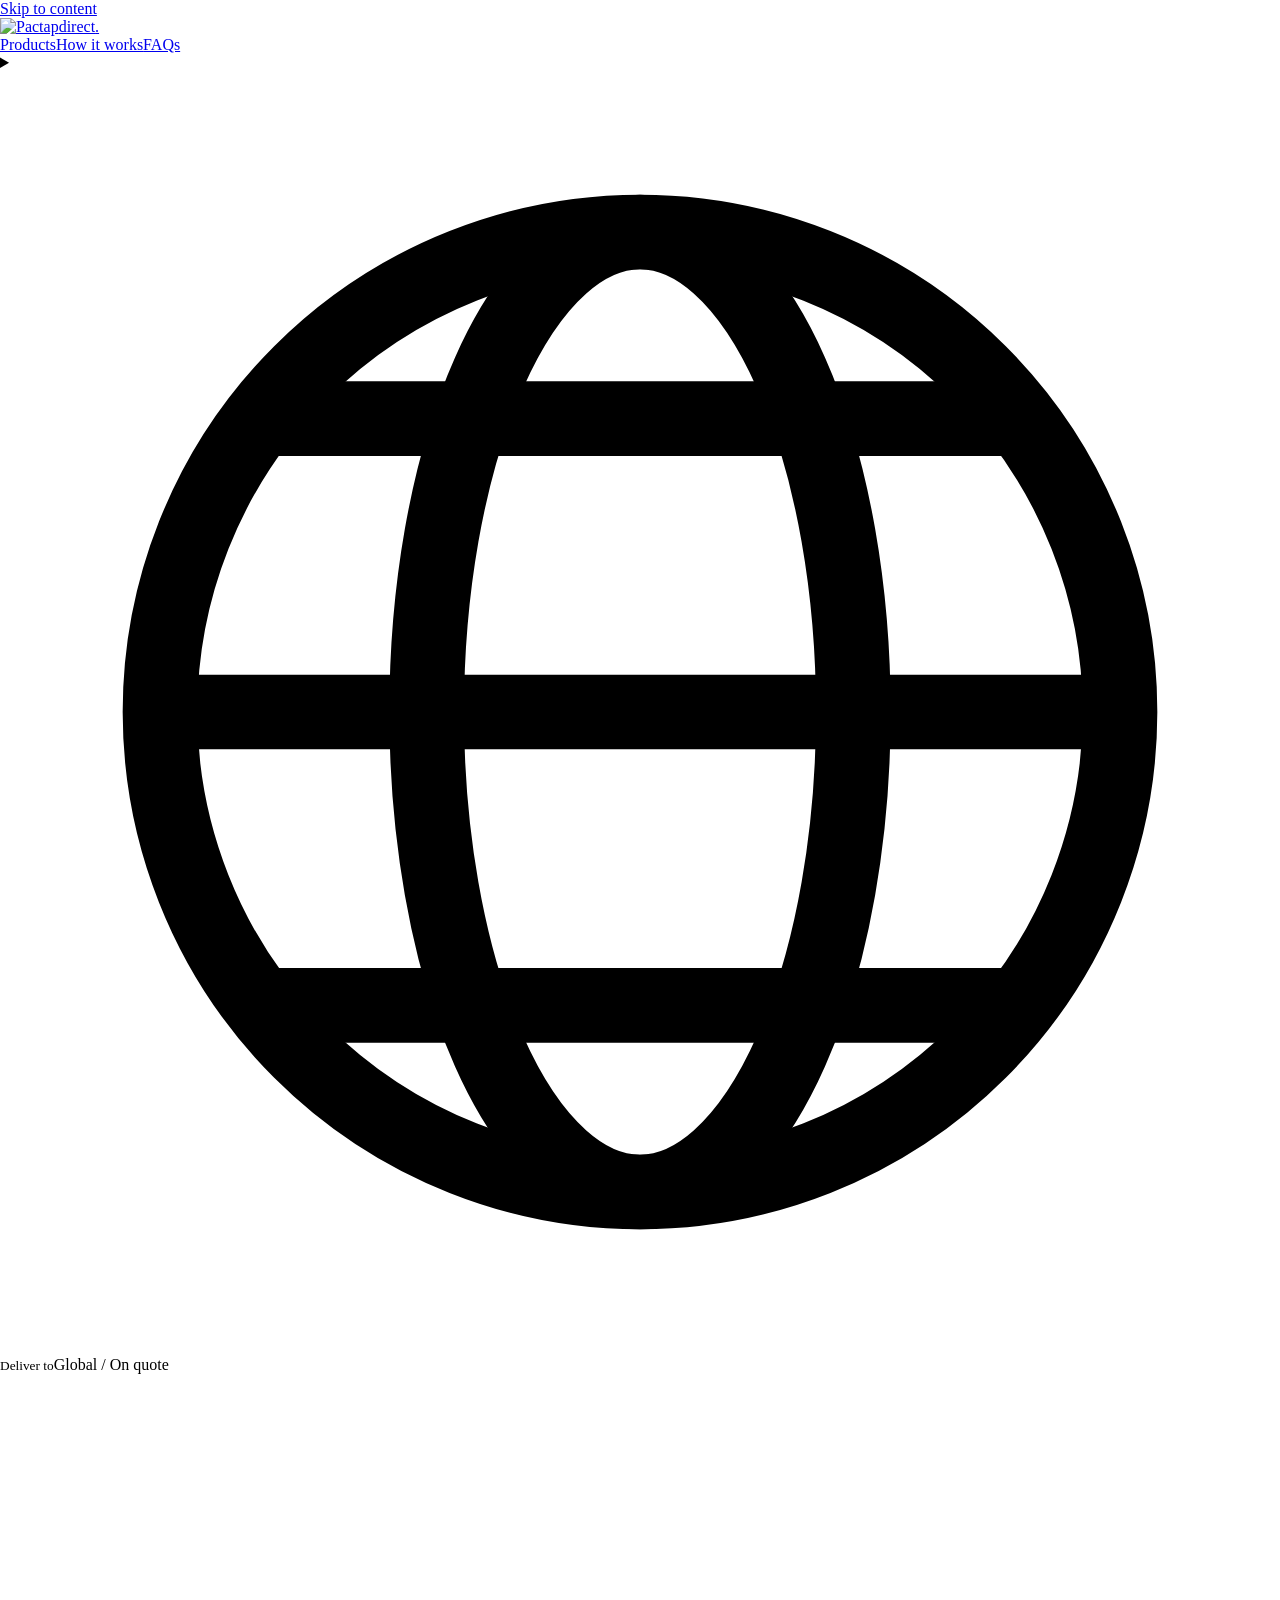
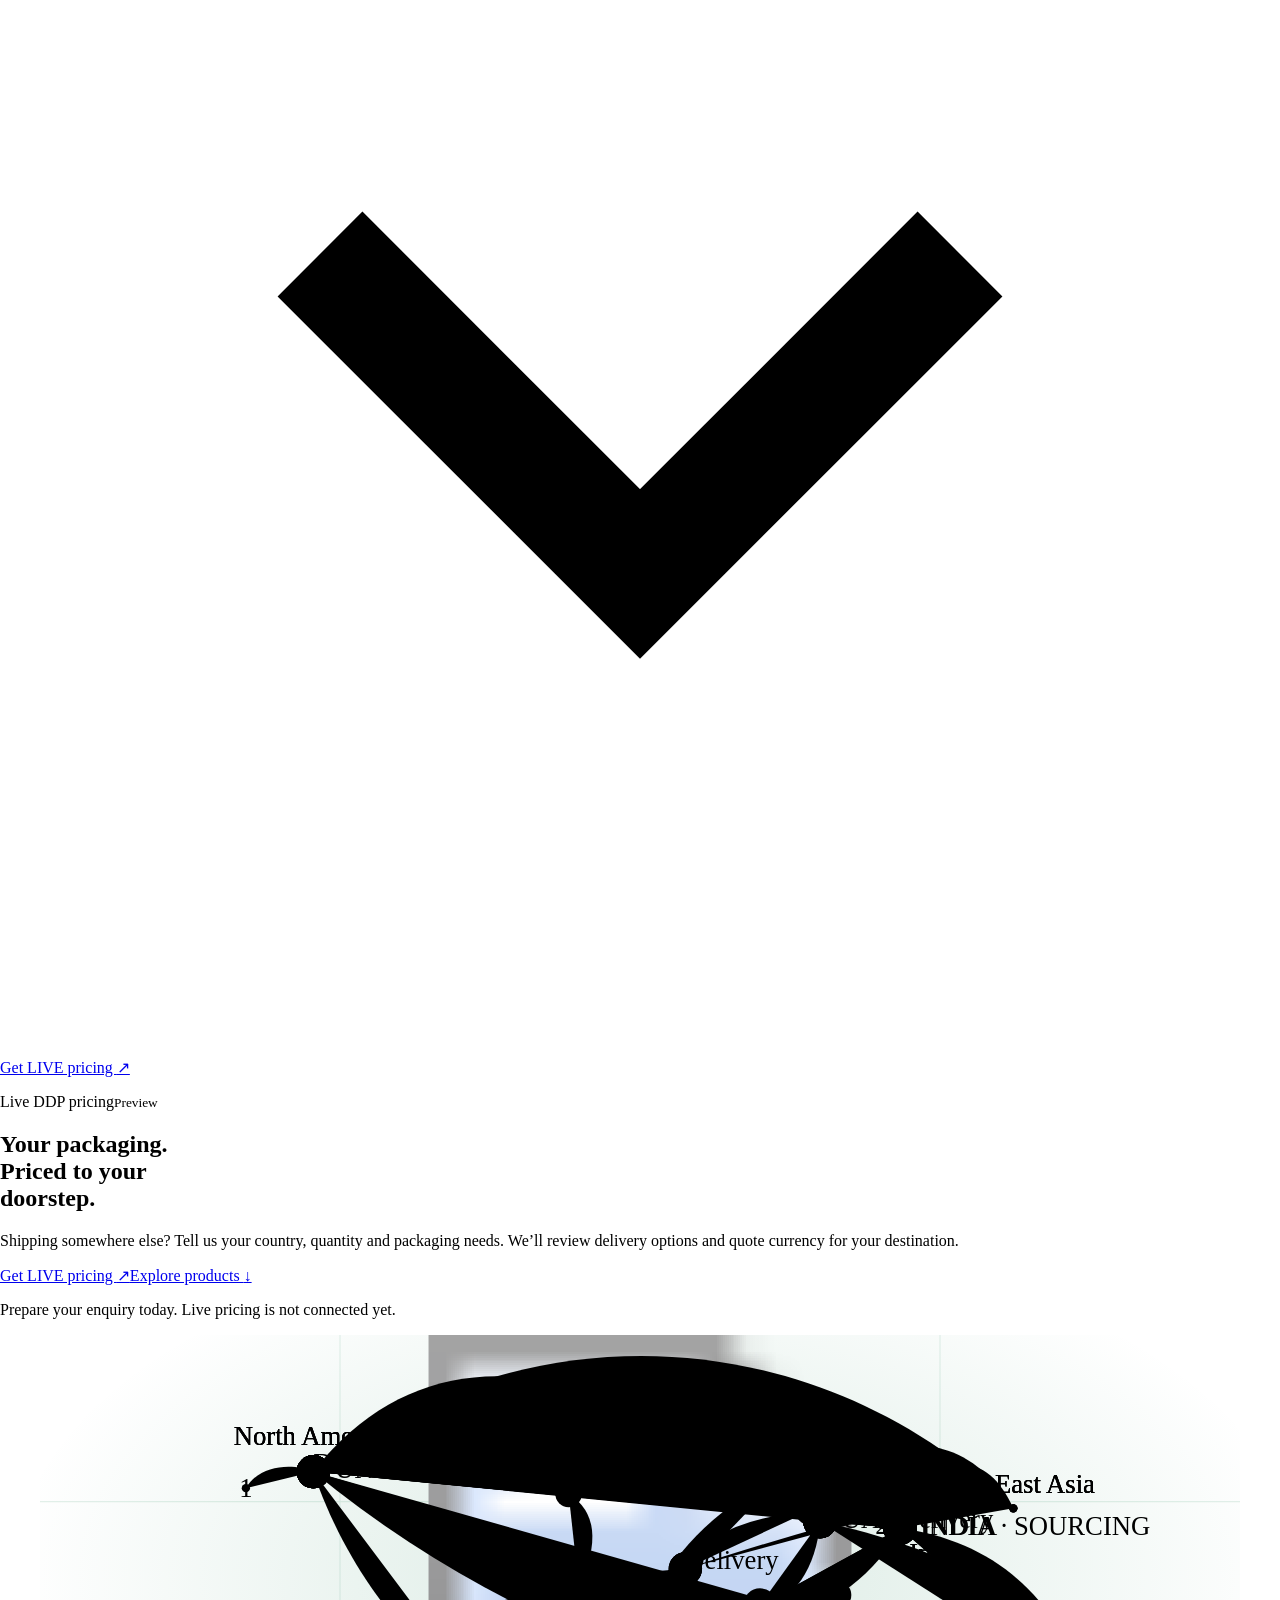
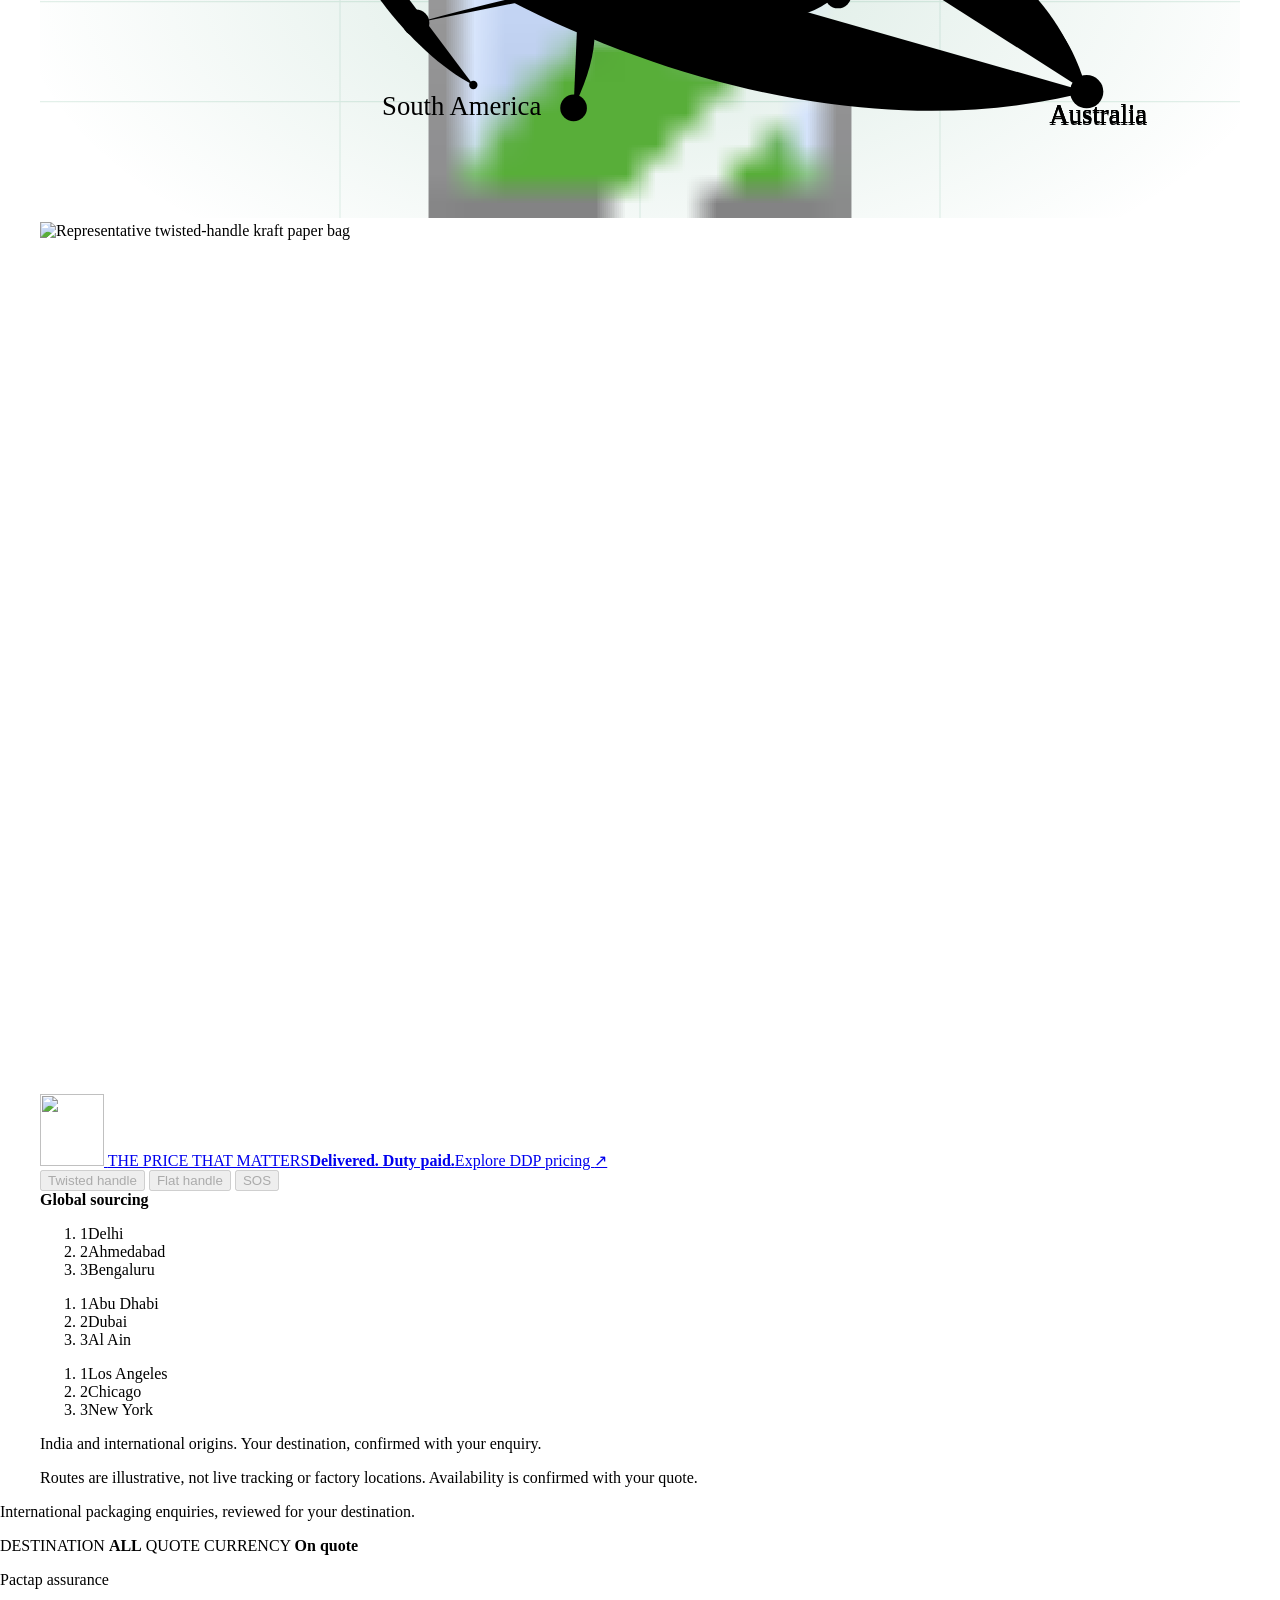
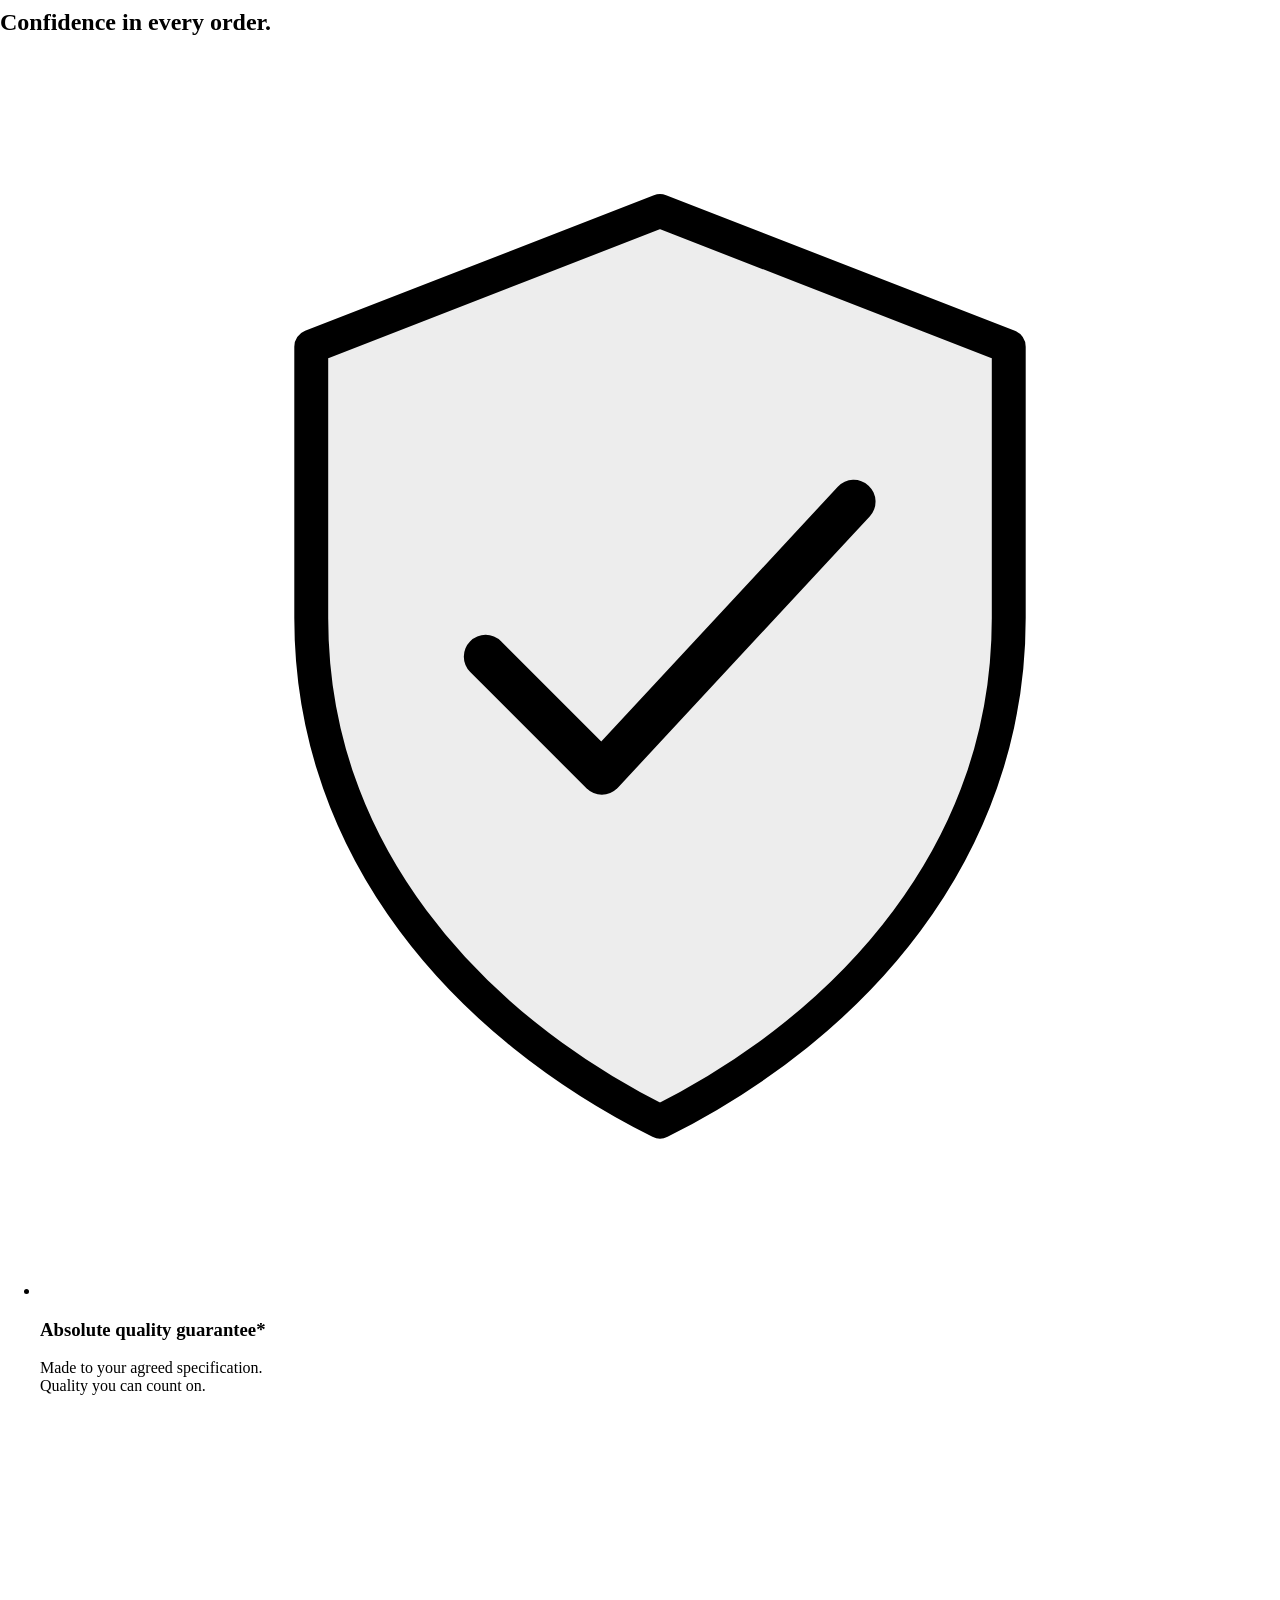
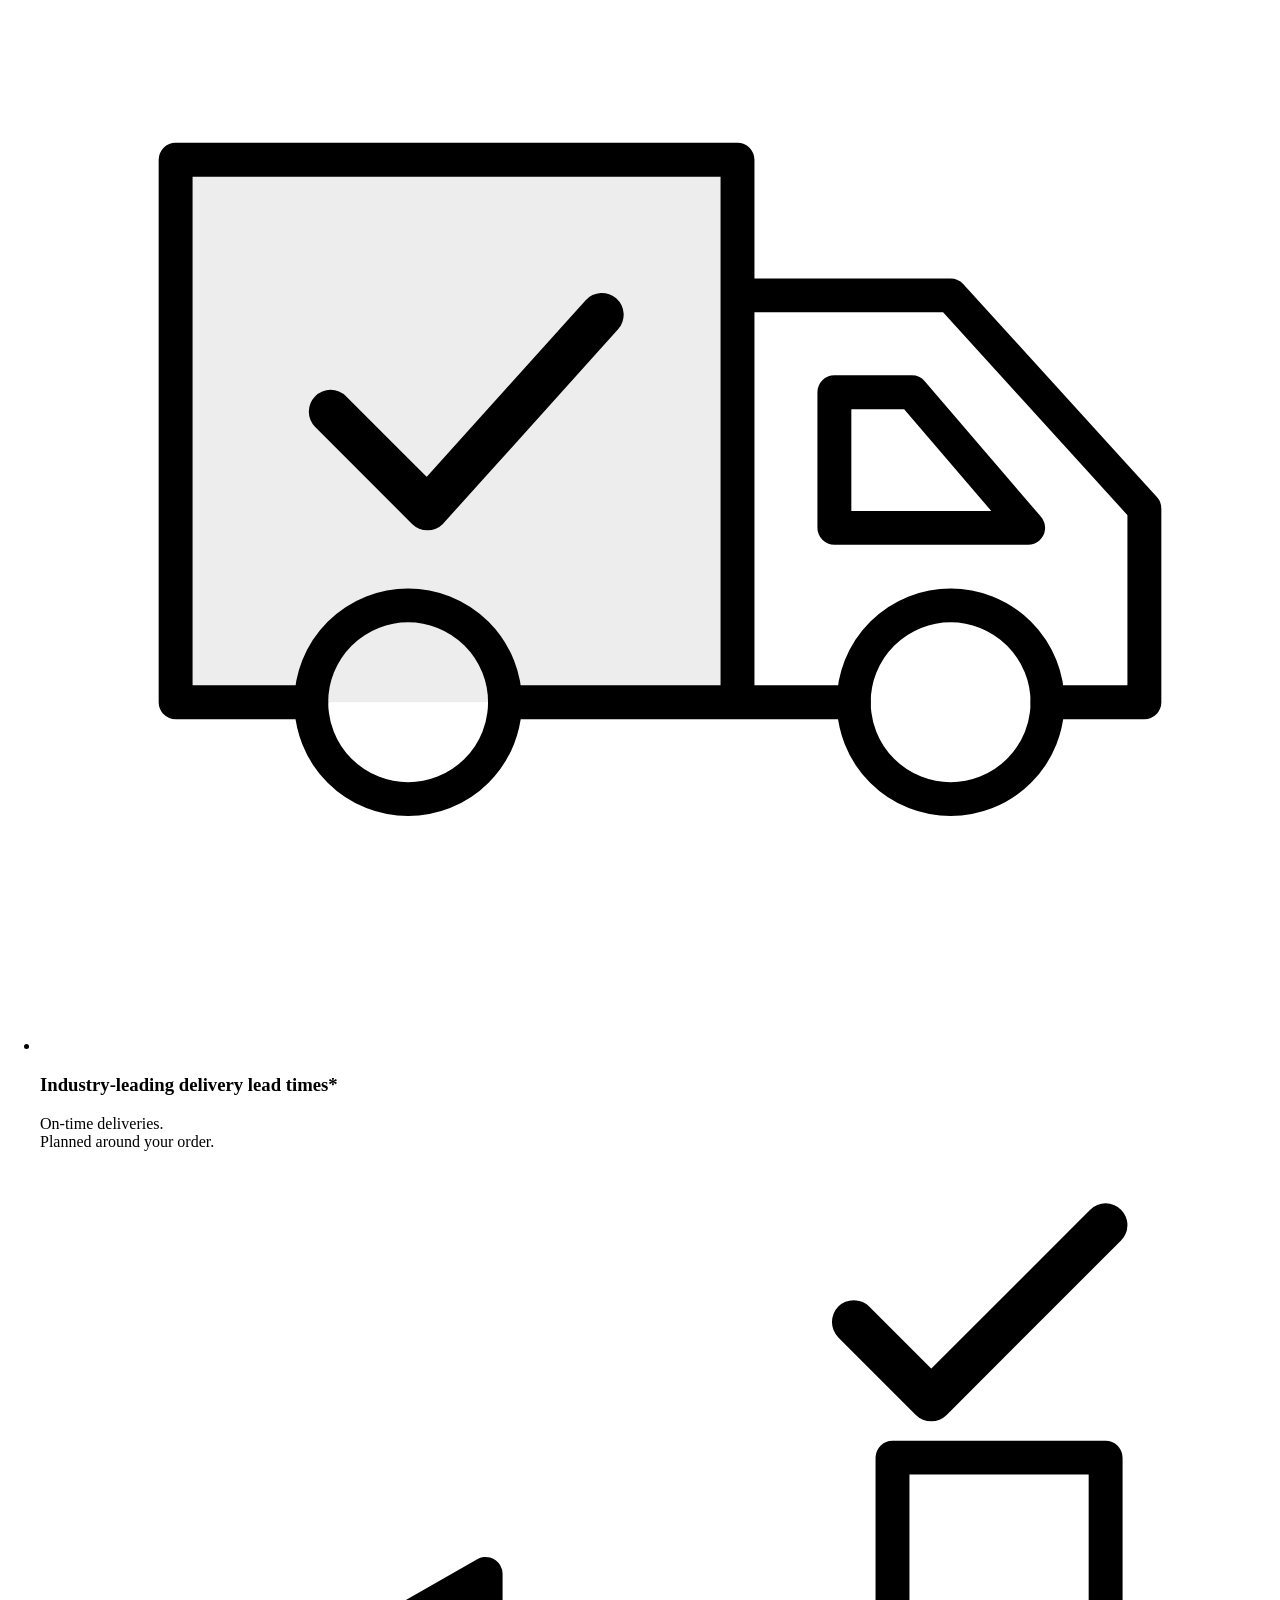
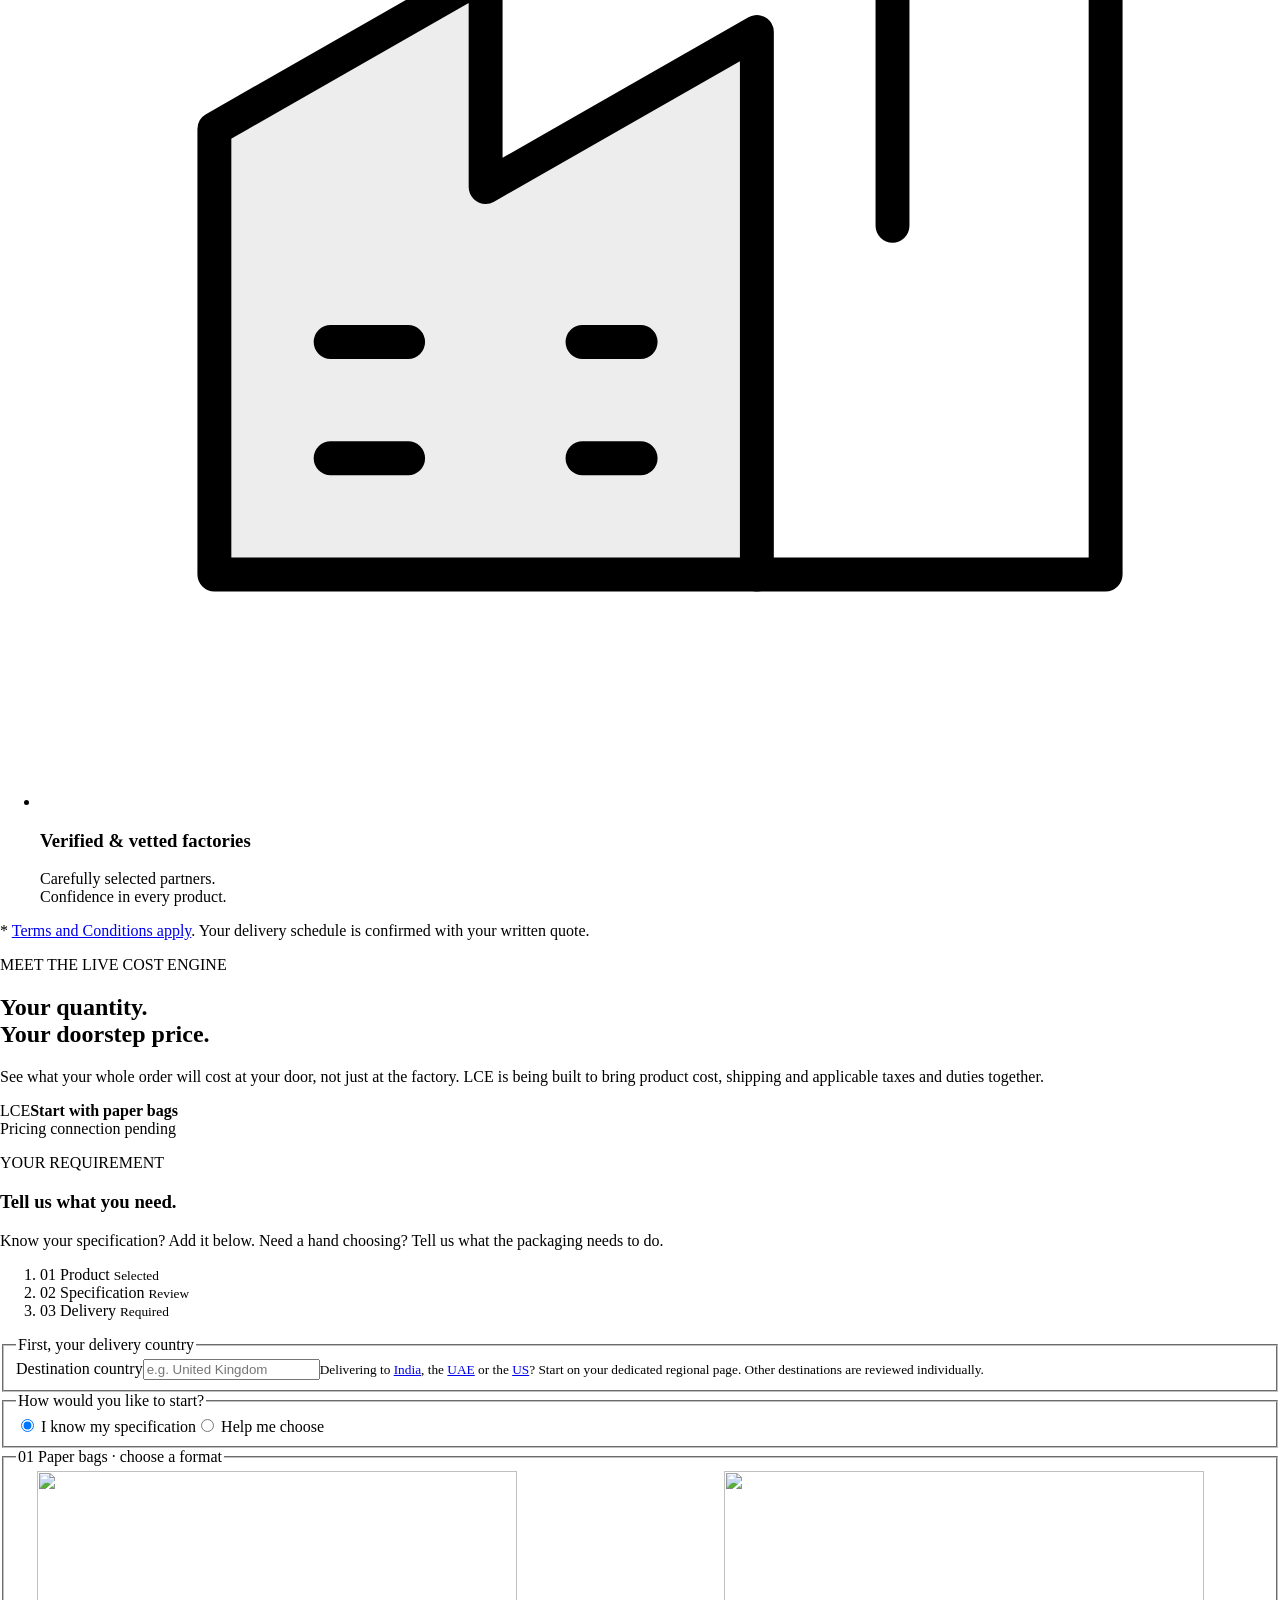
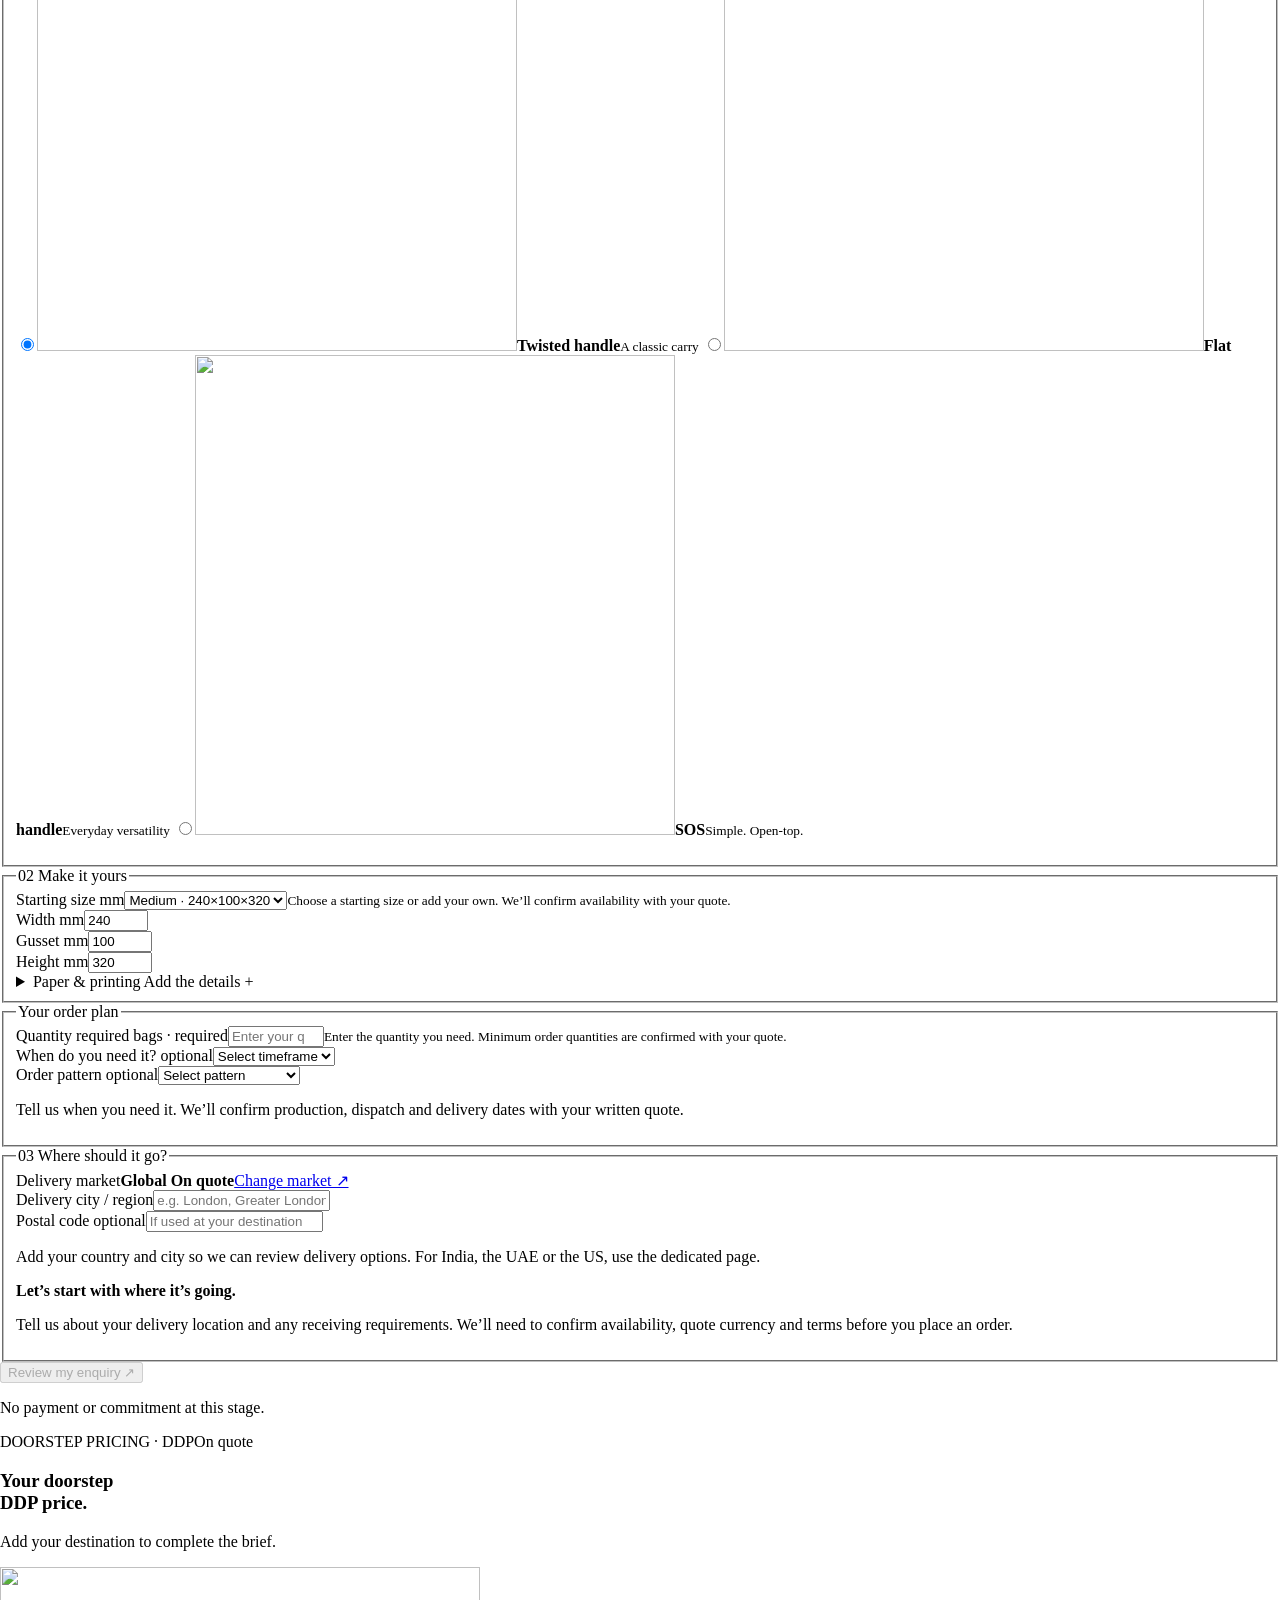
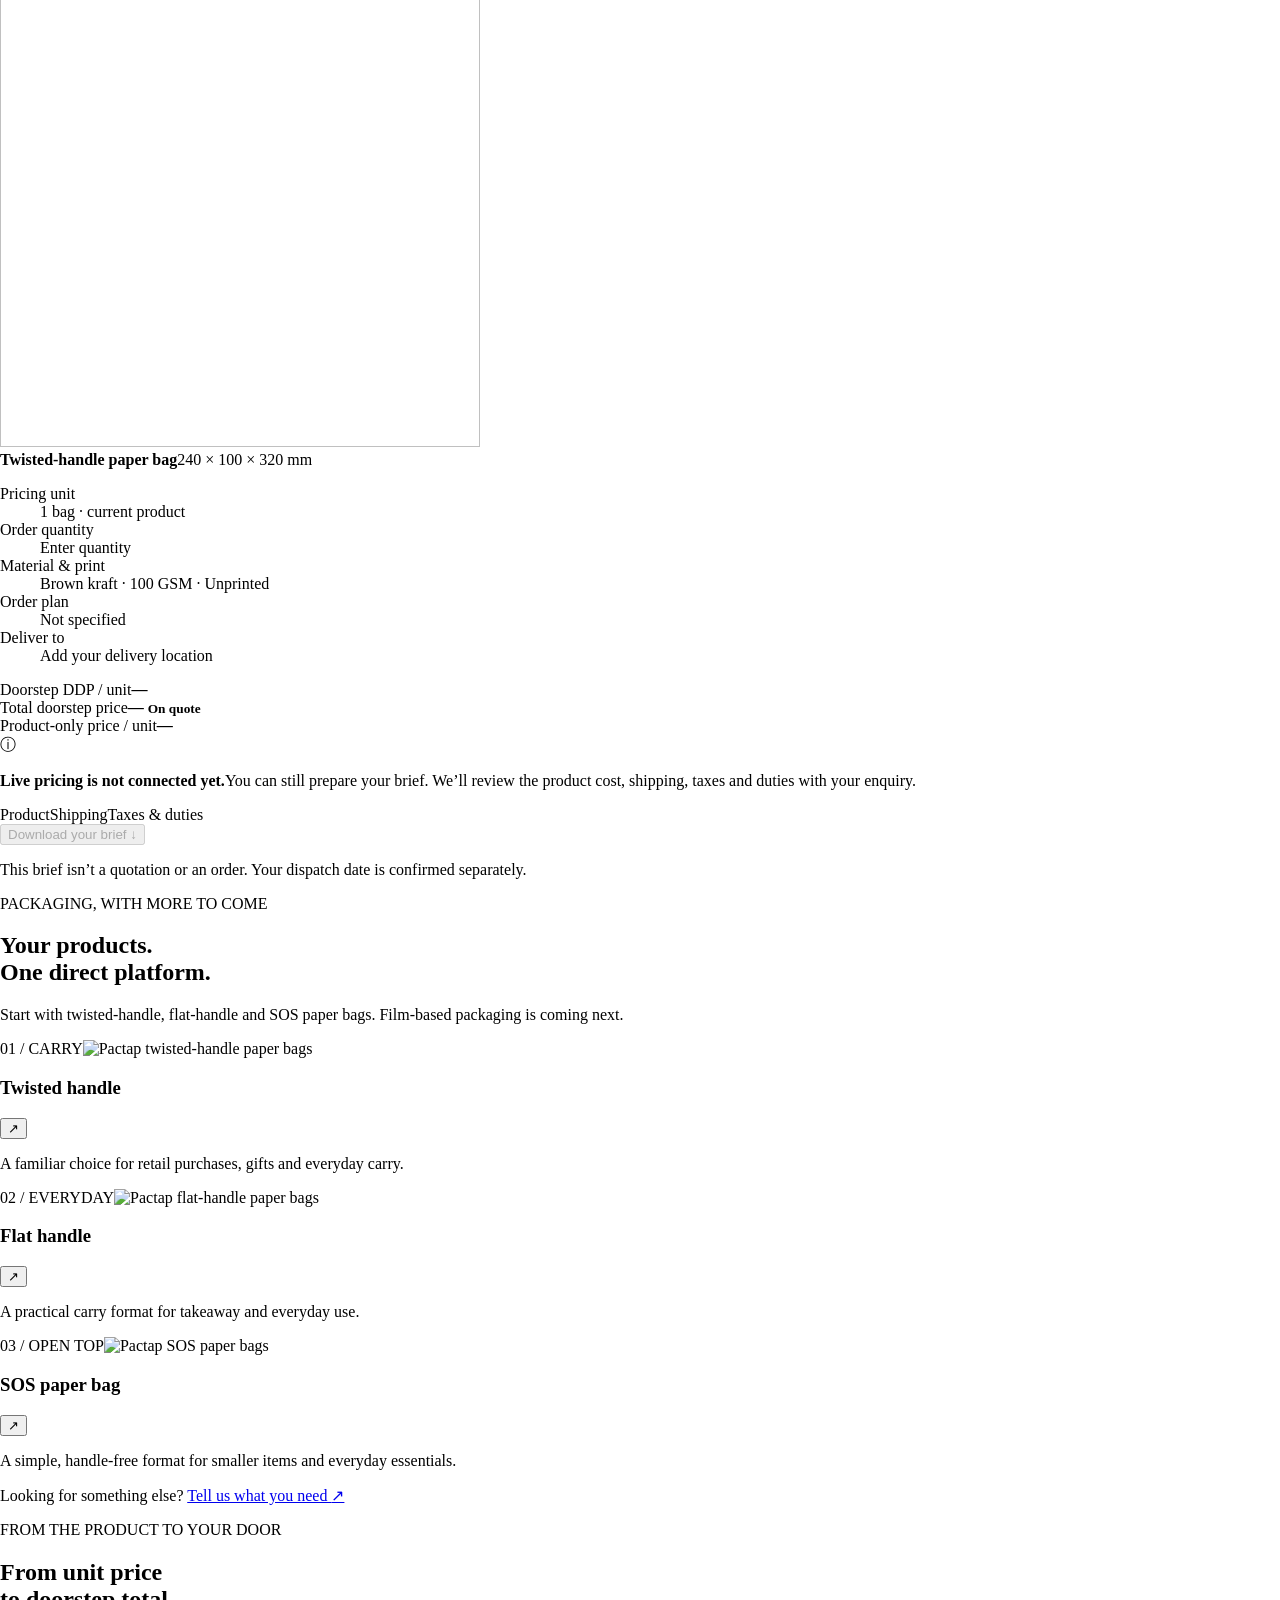
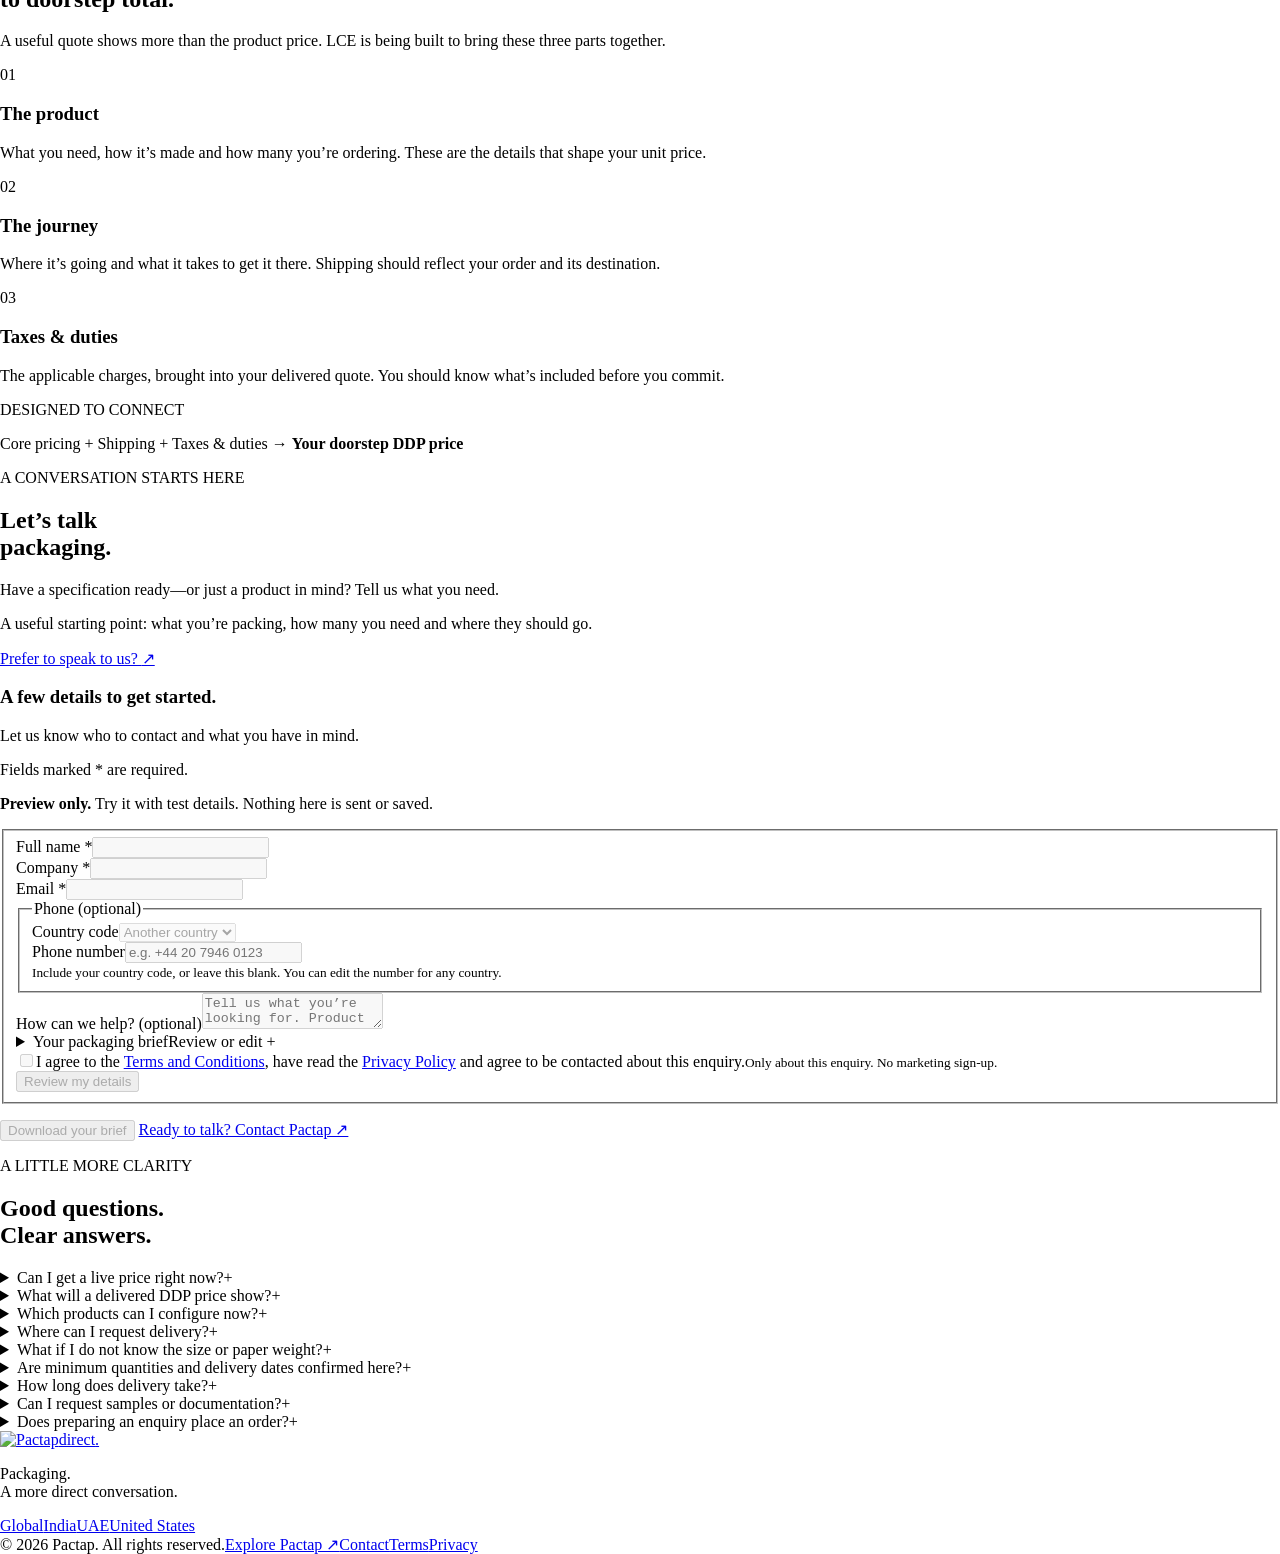
==== commit 5dae69cb: "fix: publish responsive phone and tablet improvements Generated from private Pactap Direct source ed" ====
--- a/index.html
+++ b/index.html
@@ -365,7 +365,7 @@
                 <p class="pd-field-error pd-full" id="pd-error-bag"></p>
               </fieldset>
               <fieldset class="pd-specs" data-detail-only><legend><span class="pd-step">02</span> Make it yours</legend>
-                <div class="pd-field pd-full"><label for="pd-size-preset">Starting size</label><select id="pd-size-preset" name="size-preset"><option value="180x80x240">Small — 180 × 80 × 240 mm</option><option value="240x100x320" selected>Medium — 240 × 100 × 320 mm</option><option value="320x120x410">Large — 320 × 120 × 410 mm</option><option value="custom">Custom dimensions</option></select><small>Choose a starting size or add your own. We’ll confirm availability with your quote.</small></div>
+                <div class="pd-field pd-full"><label for="pd-size-preset">Starting size <span>mm</span></label><select id="pd-size-preset" name="size-preset"><option value="180x80x240">Small · 180×80×240</option><option value="240x100x320" selected>Medium · 240×100×320</option><option value="320x120x410">Large · 320×120×410</option><option value="custom">Custom dimensions</option></select><small>Choose a starting size or add your own. We’ll confirm availability with your quote.</small></div>
                 <div class="pd-dimensions pd-full">
                   <div class="pd-field"><label for="pd-width">Width <span>mm</span></label><input id="pd-width" name="width" type="number" min="1" max="2000" step="1" value="240" required aria-describedby="pd-error-width"><span class="pd-field-error" id="pd-error-width"></span></div>
                   <div class="pd-field"><label for="pd-gusset">Gusset <span>mm</span></label><input id="pd-gusset" name="gusset" type="number" min="1" max="2000" step="1" value="100" required aria-describedby="pd-error-gusset"><span class="pd-field-error" id="pd-error-gusset"></span></div>
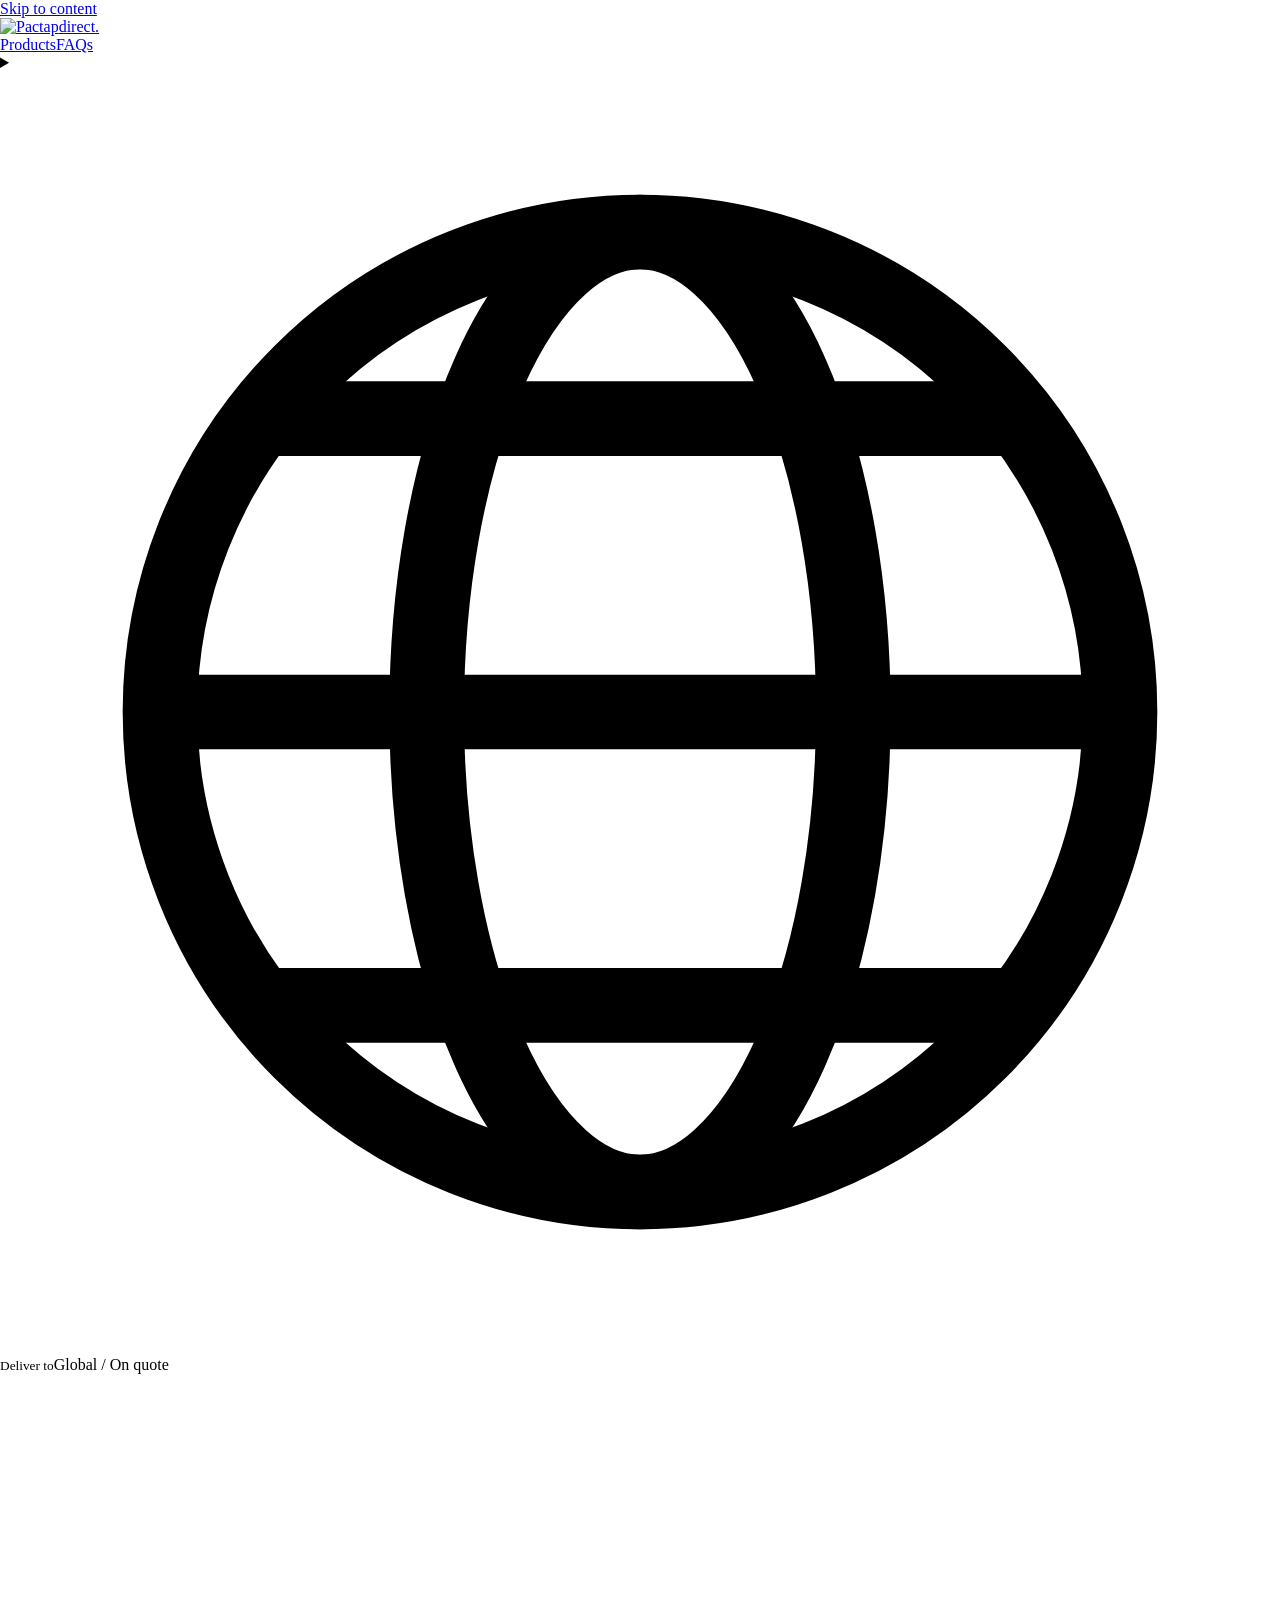
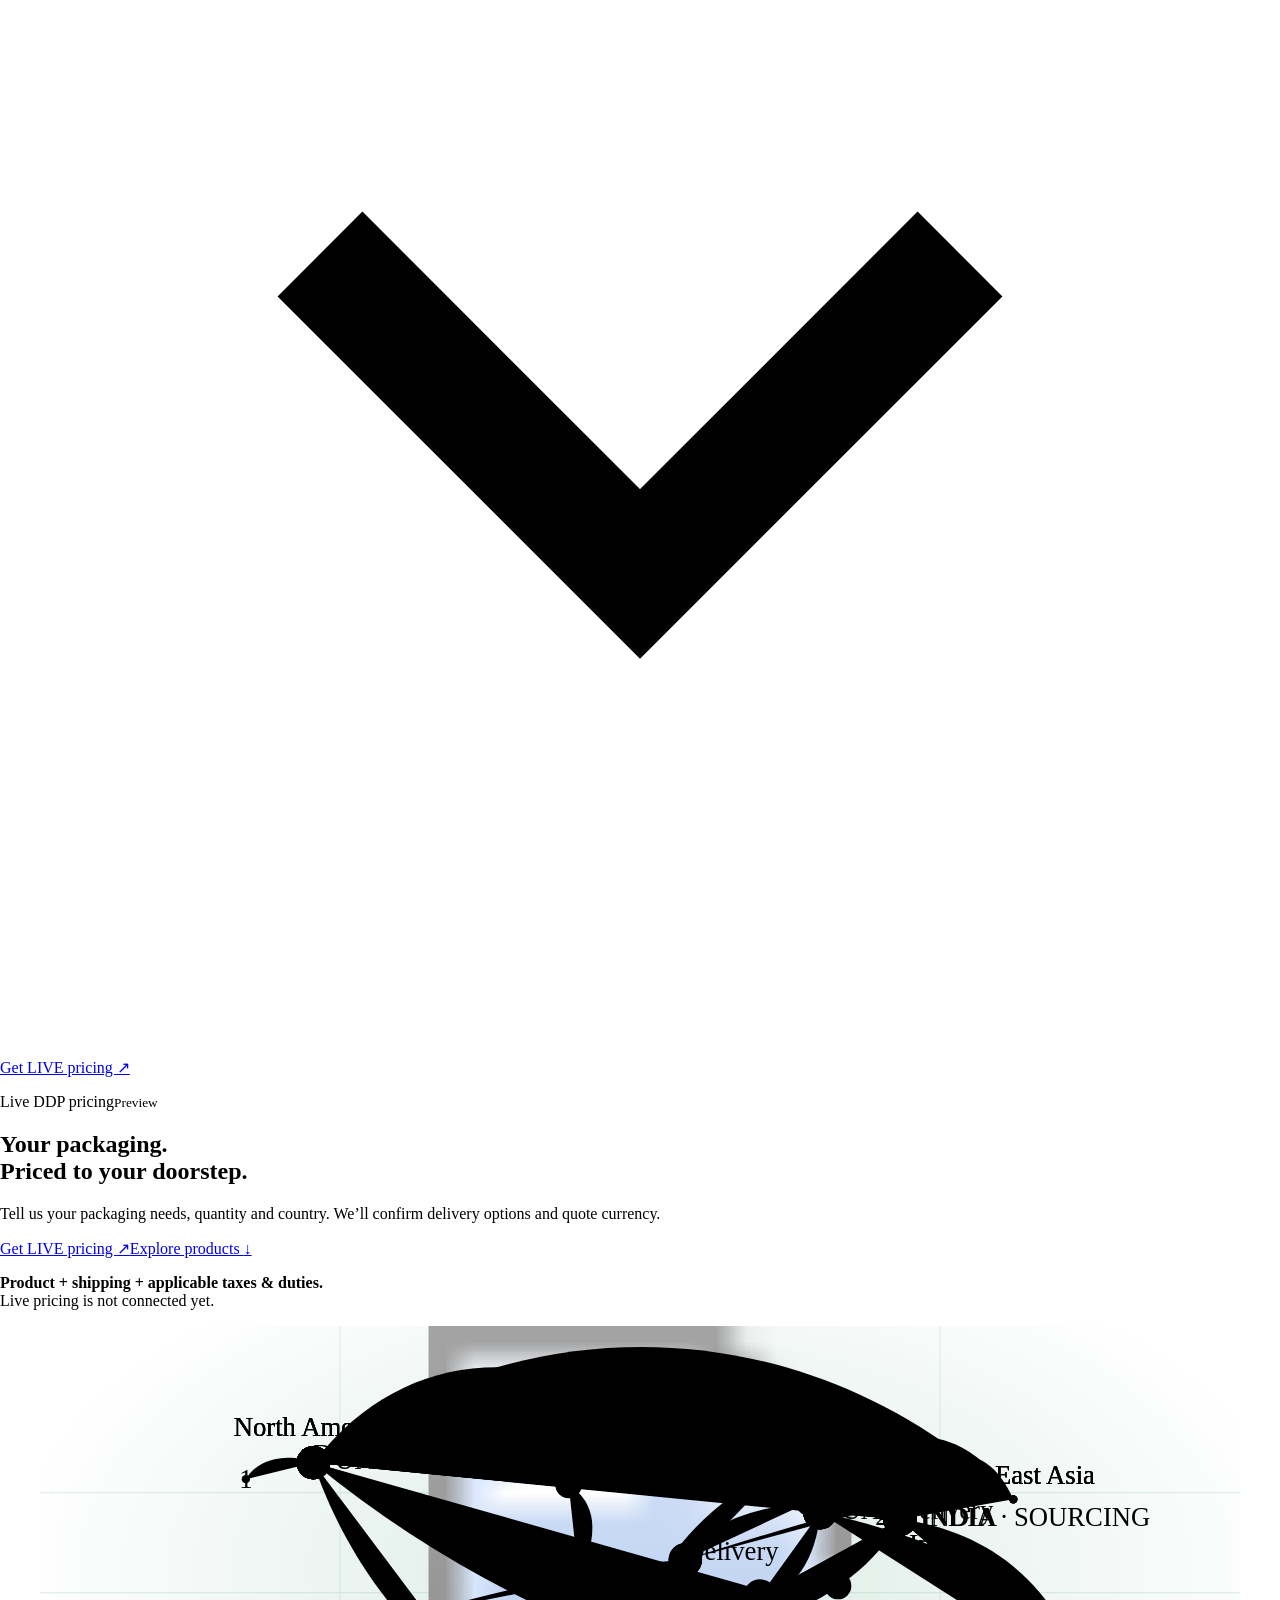
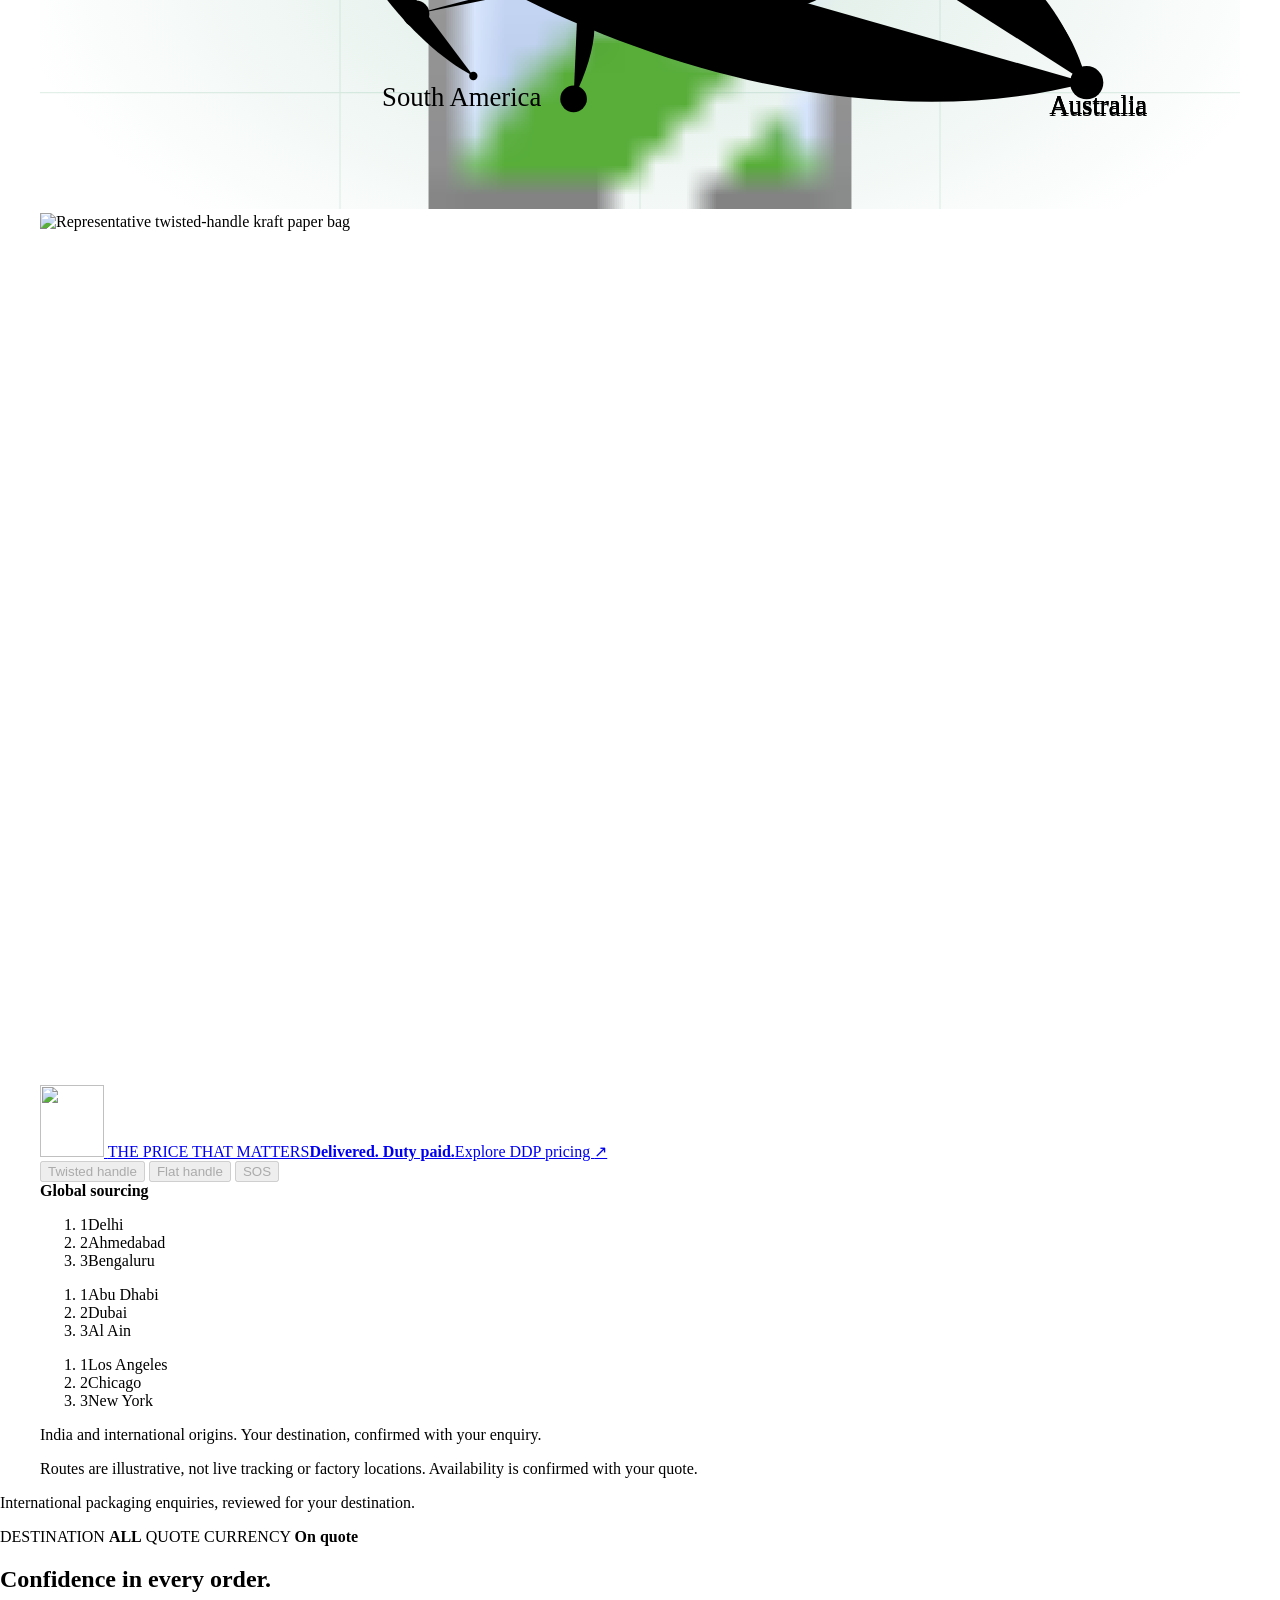
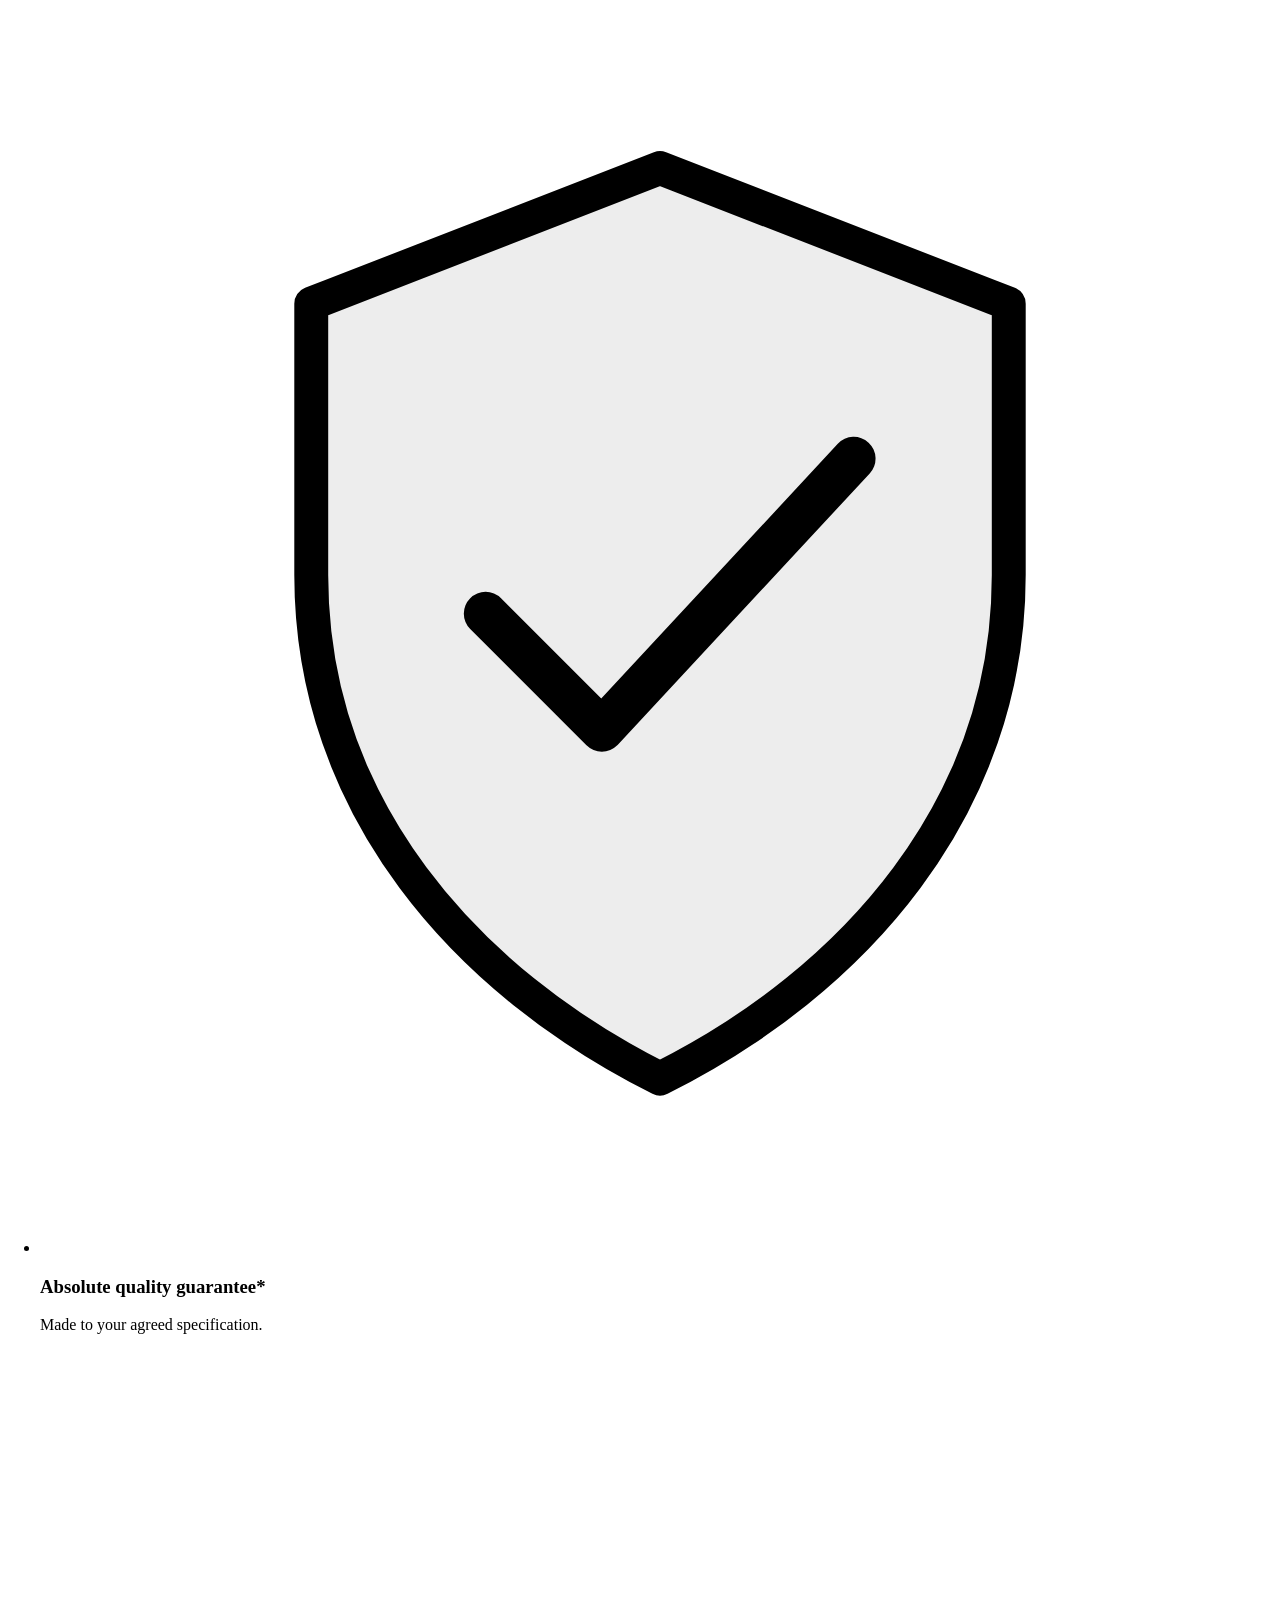
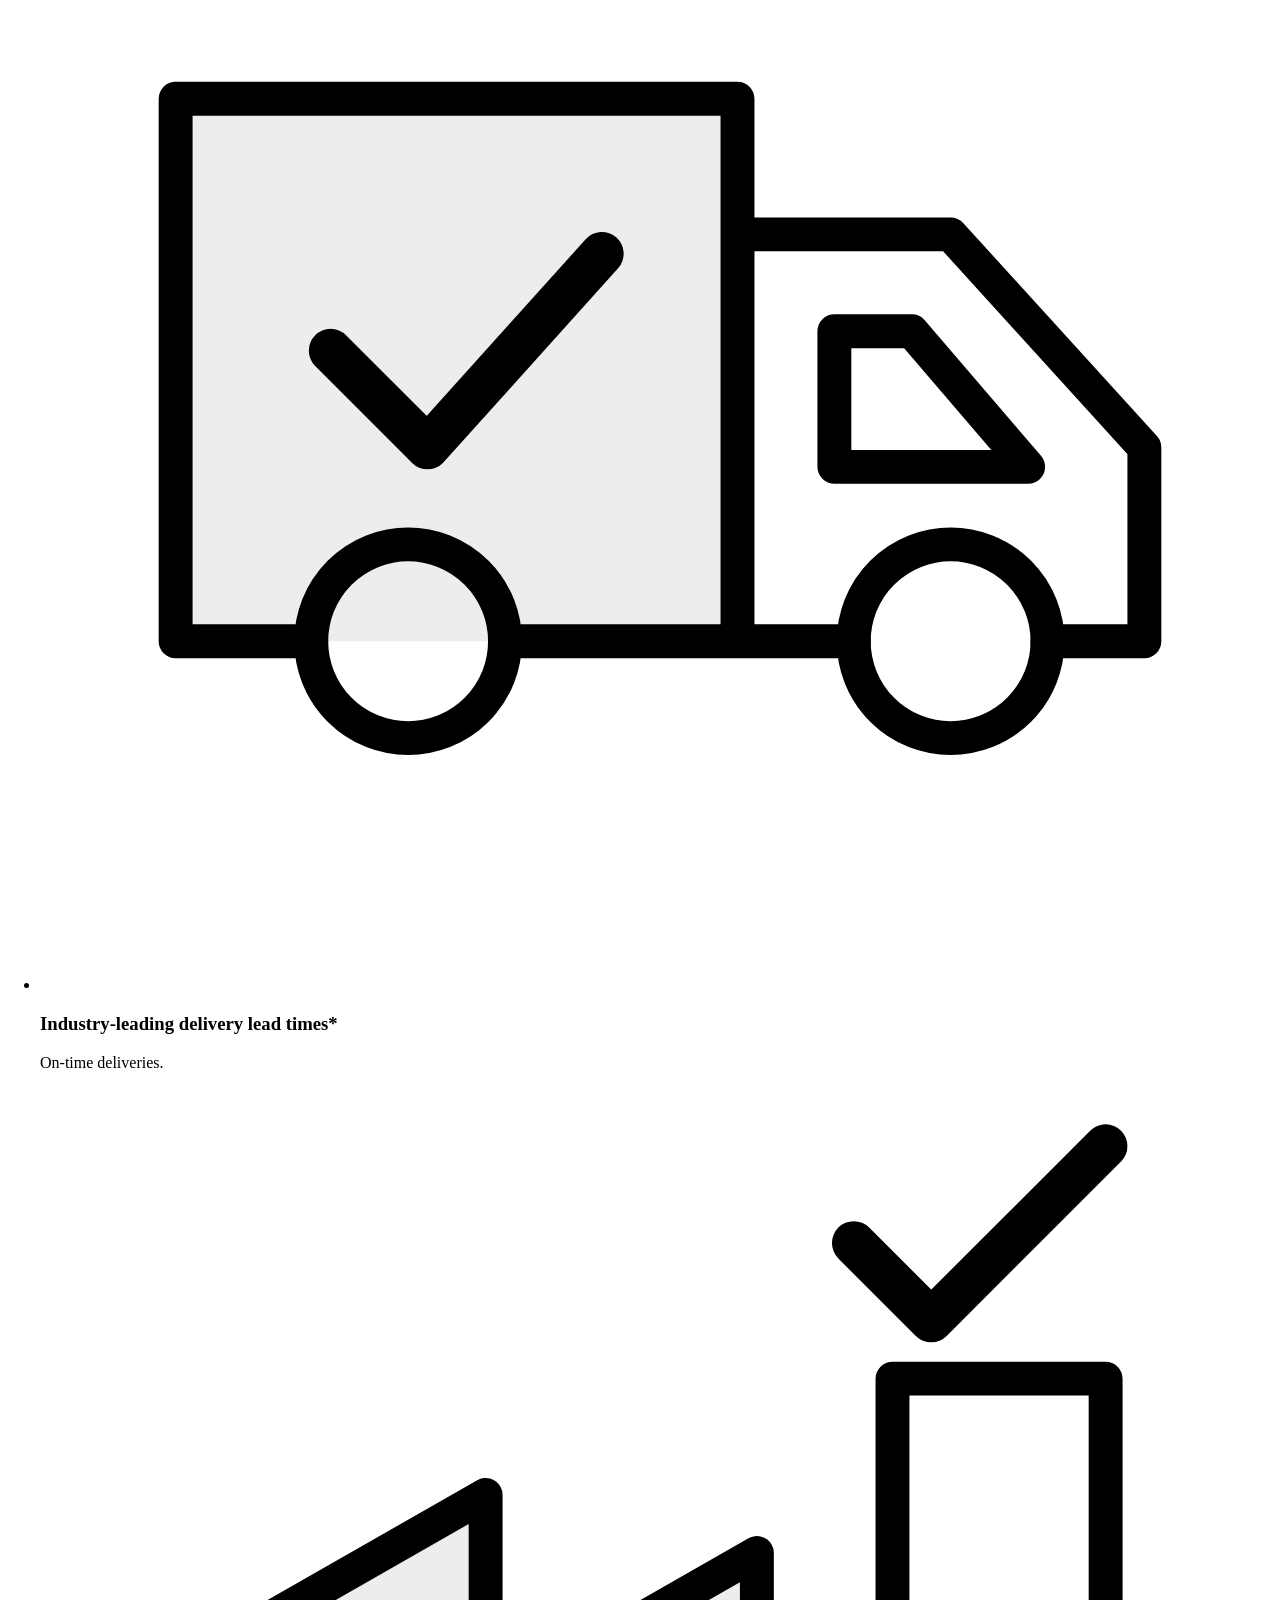
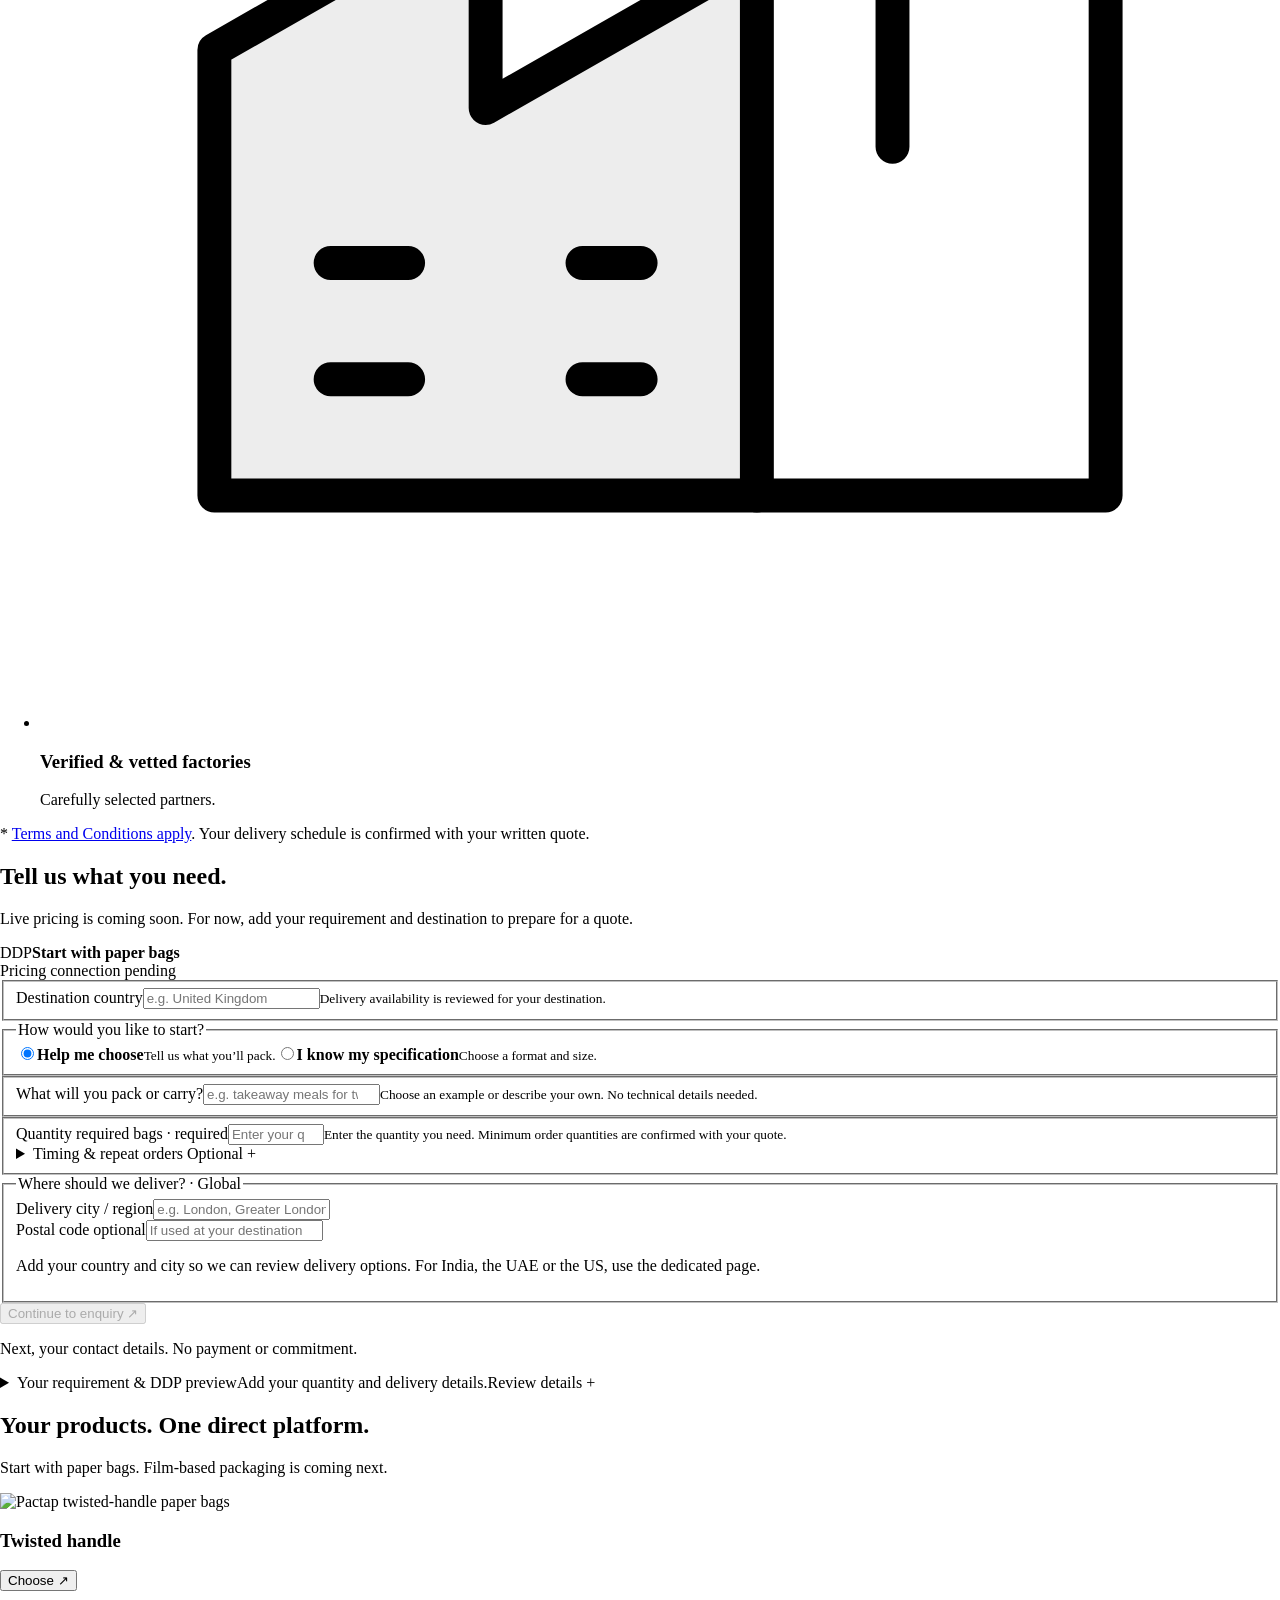
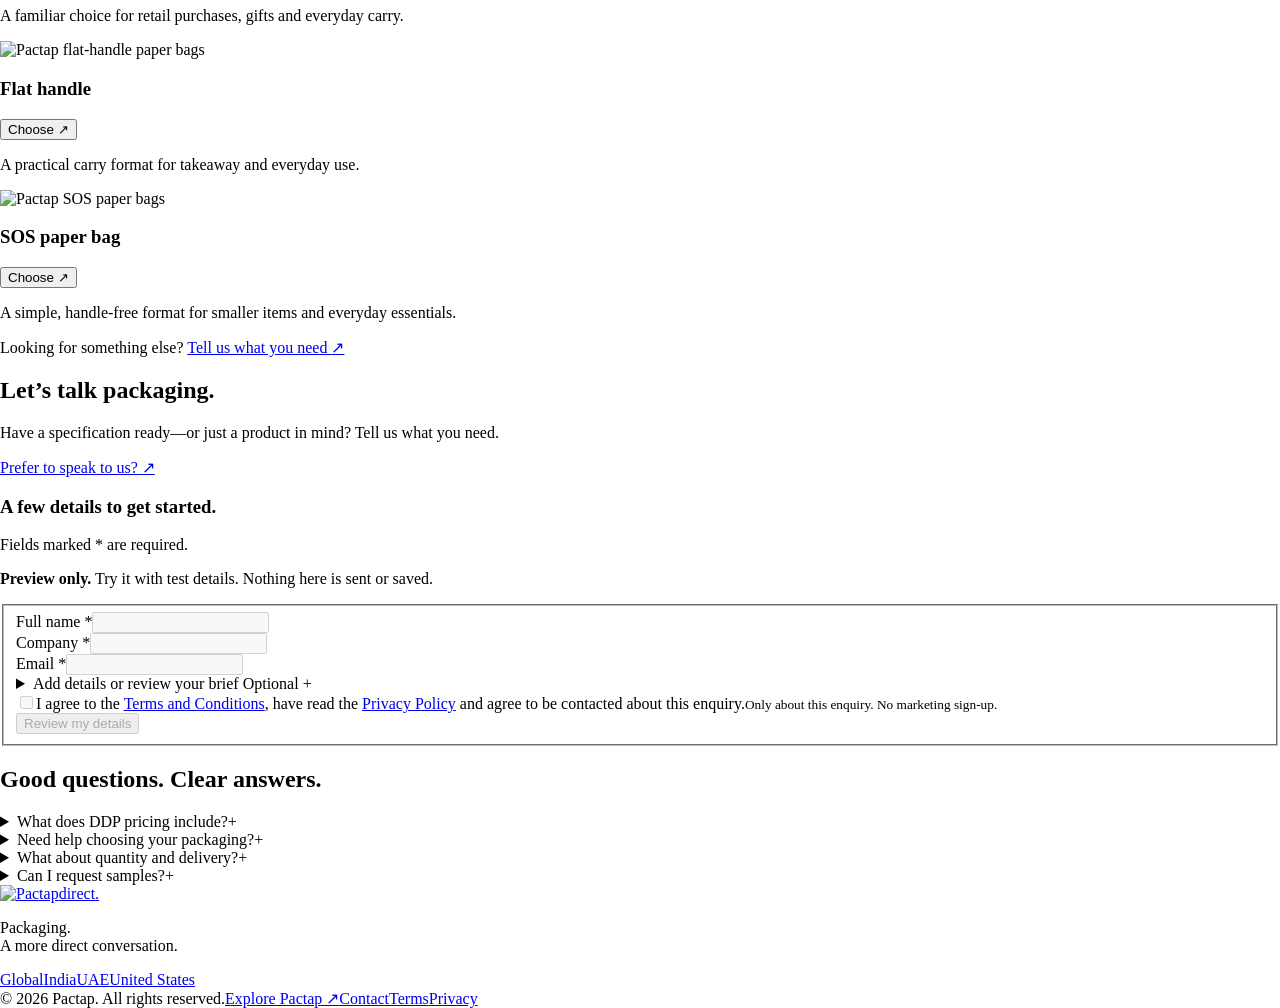
==== commit dbfa25b3: "Publish compact landing pages and refined product studio Generated from private source 39ddeda. Keep" ====
--- a/index.html
+++ b/index.html
@@ -15,7 +15,7 @@
   <header class="pd-header">
     <div class="pd-wrap pd-header-inner">
       <a class="pd-brand" href="/pactap-direct-review/" aria-label="Pactap Direct home"><img src="/pactap-direct-review/assets/images/pactap-logo.svg" alt="Pactap" width="130" height="45"><span>direct<span class="pd-brand-dot">.</span></span></a>
-      <nav class="pd-nav" aria-label="Main navigation"><a href="#pd-bags">Products</a><a href="#pd-how">How it works</a><a href="#pd-faq">FAQs</a></nav>
+      <nav class="pd-nav" aria-label="Main navigation"><a href="#pd-bags">Products</a><a href="#pd-faq">FAQs</a></nav>
       <div class="pd-header-actions">
         <details class="pd-market">
           <summary aria-label="Delivery market: Global, On quote. Choose destination">
@@ -34,10 +34,10 @@
       <div class="pd-wrap pd-hero-grid">
         <div class="pd-hero-copy">
           <p class="pd-pricing-hook"><span>Live DDP pricing</span><small>Preview</small></p>
-          <h1>Your packaging.<br>Priced to your<br><span>doorstep.</span></h1>
-          <p class="pd-hero-description">Shipping somewhere else? Tell us your country, quantity and packaging needs. We’ll review delivery options and quote currency for your destination.</p>
+          <h1>Your packaging.<br>Priced to your <span>doorstep.</span></h1>
+          <p class="pd-hero-description">Tell us your packaging needs, quantity and country. We’ll confirm delivery options and quote currency.</p>
           <div class="pd-hero-actions"><a class="pd-button" href="#pd-engine">Get LIVE pricing <span aria-hidden="true">↗</span></a><a class="pd-text-link" href="#pd-bags">Explore products <span aria-hidden="true">↓</span></a></div>
-          <p class="pd-hero-footnote">Prepare your enquiry today. Live pricing is not connected yet.</p>
+          <p class="pd-hero-footnote"><strong>Product + shipping + applicable taxes &amp; duties.</strong><br>Live pricing is not connected yet.</p>
         </div>
         <div class="pd-product-stage pd-sourcing-stage" aria-label="Global and local sourcing with current Pactap products">
           <figure class="pd-shipping" data-route-view="all" aria-labelledby="pd-shipping-title">
@@ -310,7 +310,7 @@
 
     <section class="pd-assurances" id="pd-assurances" aria-labelledby="pd-assurance-title" data-assurances>
   <div class="pd-wrap">
-    <div class="pd-assurance-heading"><div><p class="pd-assurance-eyebrow">Pactap assurance</p><h2 id="pd-assurance-title">Confidence in every order.</h2></div><button type="button" data-assurance-toggle aria-pressed="false" hidden>Pause &amp; read <span aria-hidden="true">Ⅱ</span></button></div>
+    <div class="pd-assurance-heading"><div><h2 id="pd-assurance-title">Confidence in every order.</h2></div><button type="button" data-assurance-toggle aria-pressed="false" hidden>Pause &amp; read <span aria-hidden="true">Ⅱ</span></button></div>
     <div class="pd-assurance-window"><div class="pd-assurance-track">
       <ul class="pd-assurance-list" aria-label="Pactap assurances">
         <li>
@@ -318,7 +318,7 @@
             <path d="m32 8 18 7v14c0 12-8 21-18 26-10-5-18-14-18-26V15Z" fill="currentColor" fill-opacity=".07"/>
             <path d="m23 31 6 6 13-14" stroke-width="2.25"/>
           </svg></span>
-          <div><h3>Absolute quality guarantee<span>*</span></h3><p>Made to your agreed specification.<br>Quality you can count on.</p></div>
+          <div><h3>Absolute quality guarantee<span>*</span></h3><p>Made to your agreed specification.</p></div>
         </li>
         <li>
           <span class="pd-assurance-icon"><svg viewBox="0 0 64 64" fill="none" stroke="currentColor" stroke-width="1.75" stroke-linecap="round" stroke-linejoin="round" aria-hidden="true" focusable="false">
@@ -327,7 +327,7 @@
             <circle cx="19" cy="46" r="5"/><circle cx="47" cy="46" r="5"/>
             <path d="m15 31 5 5 9-10" stroke-width="2.25"/>
           </svg></span>
-          <div><h3>Industry-leading delivery lead times<span>*</span></h3><p>On-time deliveries.<br>Planned around your order.</p></div>
+          <div><h3>Industry-leading delivery lead times<span>*</span></h3><p>On-time deliveries.</p></div>
         </li>
         <li>
           <span class="pd-assurance-icon"><svg viewBox="0 0 64 64" fill="none" stroke="currentColor" stroke-width="1.75" stroke-linecap="round" stroke-linejoin="round" aria-hidden="true" focusable="false">
@@ -335,7 +335,7 @@
             <path d="M37 52h18V15H44v19M15 40h4m9 0h3m-16 6h4m9 0h3"/>
             <path d="m42 8 4 4 9-9" stroke-width="2.25"/>
           </svg></span>
-          <div><h3>Verified &amp; vetted factories</h3><p>Carefully selected partners.<br>Confidence in every product.</p></div>
+          <div><h3>Verified &amp; vetted factories</h3><p>Carefully selected partners.</p></div>
         </li>
       </ul>
     </div></div>
@@ -346,56 +346,54 @@
 
     <section class="pd-section pd-engine-section" id="pd-engine" aria-labelledby="pd-engine-title">
       <div class="pd-wrap">
-        <div class="pd-section-heading"><div><p class="pd-eyebrow">MEET THE LIVE COST ENGINE</p><h2 id="pd-engine-title">Your quantity.<br><span>Your doorstep price.</span></h2></div><p>See what your whole order will cost at your door, not just at the factory. LCE is being built to bring product cost, shipping and applicable taxes and duties together.</p></div>
+        <div class="pd-section-heading"><div><h2 id="pd-engine-title">Tell us what you need.</h2></div><p>Live pricing is coming soon. For now, add your requirement and destination to prepare for a quote.</p></div>
         <div class="pd-engine-shell">
-          <div class="pd-engine-top"><div><span class="pd-engine-mark" aria-hidden="true">LCE</span><strong>Start with paper bags</strong></div><span class="pd-status"><span aria-hidden="true"></span> Pricing connection pending</span></div>
+          <div class="pd-engine-top"><div><span class="pd-engine-mark" aria-hidden="true">DDP</span><strong>Start with paper bags</strong></div><span class="pd-status"><span aria-hidden="true"></span> Pricing connection pending</span></div>
           <div class="pd-engine-grid">
             <form id="pd-configurator" class="pd-configurator" aria-label="Prepare your packaging requirement">
-              <div class="pd-config-intro"><p class="pd-caption">YOUR REQUIREMENT</p><h3>Tell us what you need.</h3><p>Know your specification? Add it below. Need a hand choosing? Tell us what the packaging needs to do.</p></div>
-              <ol class="pd-config-progress" aria-label="Requirement progress"><li><span>01</span> Product <small id="pd-progress-product">Selected</small></li><li><span>02</span> Specification <small id="pd-progress-spec">Review</small></li><li><span>03</span> Delivery <small id="pd-progress-delivery">Required</small></li></ol>
               <div id="pd-error-summary" class="pd-error-summary" tabindex="-1" role="alert" aria-labelledby="pd-error-title" hidden><strong id="pd-error-title">A few details to check</strong><ul></ul></div>
-              <fieldset class="pd-global-country"><legend>First, your delivery country</legend><div class="pd-field"><label for="pd-country">Destination country</label><input id="pd-country" name="country" type="text" maxlength="80" required autocomplete="country-name" placeholder="e.g. United Kingdom" aria-describedby="pd-error-country"><span class="pd-field-error" id="pd-error-country"></span><small>Delivering to <a href="/pactap-direct-review/in/">India</a>, the <a href="/pactap-direct-review/uae/">UAE</a> or the <a href="/pactap-direct-review/us/">US</a>? Start on your dedicated regional page. Other destinations are reviewed individually.</small></div></fieldset>
-
-              <fieldset class="pd-entry-path"><legend>How would you like to start?</legend><label><input type="radio" id="pd-mode" name="mode" value="detailed" checked aria-describedby="pd-error-mode"> I know my specification</label><label><input type="radio" name="mode" value="assisted" aria-describedby="pd-error-mode"> Help me choose</label><span class="pd-field-error" id="pd-error-mode"></span></fieldset>
-              <fieldset data-assisted-only hidden disabled><legend><span class="pd-step">01</span> Tell us about the job</legend><div class="pd-field"><label for="pd-purpose">What will you pack or carry?</label><input type="text" id="pd-purpose" name="purpose" required maxlength="300" placeholder="e.g. takeaway meals for two outlets" aria-describedby="pd-error-purpose pd-purpose-help"><span class="pd-field-error" id="pd-error-purpose"></span><small id="pd-purpose-help">A short description is enough. The format, dimensions, material and print will be confirmed with you.</small></div></fieldset>
-              <fieldset class="pd-bag-options" data-detail-only><legend><span class="pd-step">01</span> Paper bags · choose a format</legend>
+              <fieldset class="pd-global-country"><div class="pd-field"><label for="pd-country">Destination country</label><input id="pd-country" name="country" type="text" maxlength="80" required autocomplete="country-name" placeholder="e.g. United Kingdom" aria-describedby="pd-error-country"><span class="pd-field-error" id="pd-error-country"></span><small>Delivery availability is reviewed for your destination.</small></div></fieldset>
+
+              <fieldset class="pd-entry-path"><legend>How would you like to start?</legend><label><input type="radio" id="pd-mode" name="mode" value="assisted" checked aria-describedby="pd-error-mode"><span><strong>Help me choose</strong><small>Tell us what you’ll pack.</small></span></label><label><input type="radio" name="mode" value="detailed" aria-describedby="pd-error-mode"><span><strong>I know my specification</strong><small>Choose a format and size.</small></span></label><span class="pd-field-error" id="pd-error-mode"></span></fieldset>
+              <fieldset data-assisted-only><div class="pd-field"><label for="pd-purpose">What will you pack or carry?</label><input type="text" id="pd-purpose" name="purpose" required maxlength="300" list="pd-use-examples" placeholder="e.g. takeaway meals for two outlets" aria-describedby="pd-error-purpose pd-purpose-help"><datalist id="pd-use-examples"><option value="Takeaway meals"><option value="Bakery items"><option value="Retail purchases"><option value="Groceries"></datalist><span class="pd-field-error" id="pd-error-purpose"></span><small id="pd-purpose-help">Choose an example or describe your own. No technical details needed.</small></div></fieldset>
+              <fieldset class="pd-bag-options" data-detail-only hidden disabled><legend><span class="pd-step">01</span> Paper bags · choose a format</legend>
                 <label class="pd-bag-option"><input type="radio" name="bag" value="twisted" checked aria-describedby="pd-error-bag"><span><img src="/pactap-direct-review/assets/images/twisted-studio-480.webp" alt="" width="480" height="480" loading="lazy"><strong>Twisted handle</strong><small>A classic carry</small></span></label>
                 <label class="pd-bag-option"><input type="radio" name="bag" value="flat" aria-describedby="pd-error-bag"><span><img src="/pactap-direct-review/assets/images/flat-studio-480.webp" alt="" width="480" height="480" loading="lazy"><strong>Flat handle</strong><small>Everyday versatility</small></span></label>
                 <label class="pd-bag-option"><input type="radio" name="bag" value="sos" aria-describedby="pd-error-bag"><span><img src="/pactap-direct-review/assets/images/sos-studio-480.webp" alt="" width="480" height="480" loading="lazy"><strong>SOS</strong><small>Simple. Open-top.</small></span></label>
                 <p class="pd-field-error pd-full" id="pd-error-bag"></p>
               </fieldset>
-              <fieldset class="pd-specs" data-detail-only><legend><span class="pd-step">02</span> Make it yours</legend>
+              <fieldset class="pd-specs" data-detail-only hidden disabled><legend><span class="pd-step">02</span> Make it yours</legend>
                 <div class="pd-field pd-full"><label for="pd-size-preset">Starting size <span>mm</span></label><select id="pd-size-preset" name="size-preset"><option value="180x80x240">Small · 180×80×240</option><option value="240x100x320" selected>Medium · 240×100×320</option><option value="320x120x410">Large · 320×120×410</option><option value="custom">Custom dimensions</option></select><small>Choose a starting size or add your own. We’ll confirm availability with your quote.</small></div>
                 <div class="pd-dimensions pd-full">
                   <div class="pd-field"><label for="pd-width">Width <span>mm</span></label><input id="pd-width" name="width" type="number" min="1" max="2000" step="1" value="240" required aria-describedby="pd-error-width"><span class="pd-field-error" id="pd-error-width"></span></div>
                   <div class="pd-field"><label for="pd-gusset">Gusset <span>mm</span></label><input id="pd-gusset" name="gusset" type="number" min="1" max="2000" step="1" value="100" required aria-describedby="pd-error-gusset"><span class="pd-field-error" id="pd-error-gusset"></span></div>
                   <div class="pd-field"><label for="pd-height">Height <span>mm</span></label><input id="pd-height" name="height" type="number" min="1" max="2000" step="1" value="320" required aria-describedby="pd-error-height"><span class="pd-field-error" id="pd-error-height"></span></div>
                 </div>
-                <details class="pd-more-options pd-full"><summary>Paper & printing <span>Add the details <span aria-hidden="true">+</span></span></summary><div class="pd-specs">
+                <details class="pd-more-options pd-full"><summary>Paper & printing <span>Add the details <span class="pd-disclosure-icon" aria-hidden="true">+</span></span></summary><div class="pd-specs">
                   <div class="pd-field"><label for="pd-paper">Paper finish</label><select name="paper" id="pd-paper" aria-describedby="pd-error-paper"><option value="brown">Brown kraft</option><option value="white">White paper</option></select><span class="pd-field-error" id="pd-error-paper"></span></div>
                   <div class="pd-field"><label for="pd-gsm">Paper weight <span>GSM</span></label><input type="number" name="gsm" id="pd-gsm" value="100" min="40" max="300" step="1" required aria-describedby="pd-error-gsm"><span class="pd-field-error" id="pd-error-gsm"></span></div>
                   <div class="pd-field pd-full"><label for="pd-print">Printing requested</label><select name="print" id="pd-print" aria-describedby="pd-error-print"><option value="unprinted">Unprinted</option><option value="one-colour">One colour</option><option value="two-colour">Two colours</option><option value="full-colour">Full colour</option></select><span class="pd-field-error" id="pd-error-print"></span></div>
                 </div></details>
               </fieldset>
-              <fieldset class="pd-specs"><legend>Your order plan</legend>
+              <fieldset class="pd-specs pd-order">
                 <div class="pd-field pd-full pd-quantity"><label for="pd-quantity">Quantity required <span>bags · required</span></label><input id="pd-quantity" name="quantity" type="number" inputmode="numeric" min="1" max="10000000" step="1" placeholder="Enter your quantity" required aria-describedby="pd-error-quantity pd-quantity-help"><span class="pd-field-error" id="pd-error-quantity"></span><small id="pd-quantity-help">Enter the quantity you need. Minimum order quantities are confirmed with your quote.</small></div>
+                <details class="pd-order-options pd-full"><summary>Timing &amp; repeat orders <span>Optional <span class="pd-disclosure-icon" aria-hidden="true">+</span></span></summary><div class="pd-specs">
                 <div class="pd-field"><label for="pd-timing">When do you need it? <span>optional</span></label><select id="pd-timing" name="timing" aria-describedby="pd-error-timing"><option value="">Select timeframe</option><option value="flexible">Flexible</option><option value="under-2-weeks">Within 2 weeks</option><option value="2-4-weeks">2–4 weeks</option><option value="1-3-months">1–3 months</option></select><span class="pd-field-error" id="pd-error-timing"></span></div>
                 <div class="pd-field"><label for="pd-frequency">Order pattern <span>optional</span></label><select id="pd-frequency" name="frequency" aria-describedby="pd-error-frequency"><option value="">Select pattern</option><option value="one-off">One-off requirement</option><option value="repeat">Repeat requirement</option><option value="unsure">Not sure yet</option></select><span class="pd-field-error" id="pd-error-frequency"></span></div>
                 <p class="pd-field-help pd-full">Tell us when you need it. We’ll confirm production, dispatch and delivery dates with your written quote.</p>
+                </div></details>
               </fieldset>
-              <fieldset class="pd-specs"><legend><span class="pd-step">03</span> Where should it go?</legend>
-                <div class="pd-destination-market pd-full"><span>Delivery market</span><strong>Global <span class="pd-caption">On quote</span></strong><a href="/pactap-direct-review/">Change market ↗</a></div>
+              <fieldset class="pd-specs pd-destination"><legend>Where should we deliver? · Global</legend>
                 <div class="pd-field "><label for="pd-city">Delivery city / region</label><input id="pd-city" name="city" type="text" maxlength="120" placeholder="e.g. London, Greater London" required autocomplete="address-level2" aria-describedby="pd-error-city"><span class="pd-field-error" id="pd-error-city"></span></div>
                 <div class="pd-field pd-full"><label for="pd-postal">Postal code <span>optional</span></label><input id="pd-postal" name="postal" type="text" maxlength="20" autocomplete="postal-code" placeholder="If used at your destination" aria-describedby="pd-error-postal"><span class="pd-field-error" id="pd-error-postal"></span></div>
 
                 <p class="pd-field-help pd-full">Add your country and city so we can review delivery options. For India, the UAE or the US, use the dedicated page.</p>
-                <div class="pd-market-advice pd-full"><strong>Let’s start with where it’s going.</strong><p>Tell us about your delivery location and any receiving requirements. We’ll need to confirm availability, quote currency and terms before you place an order.</p></div>
               </fieldset>
-              <button type="submit" class="pd-button pd-config-submit" data-enhanced-only disabled>Review my enquiry <span aria-hidden="true">↗</span></button>
-              <p id="pd-config-status" class="pd-config-status" role="status" aria-live="polite">No payment or commitment at this stage.</p>
+              <div class="pd-config-footer"><button type="submit" class="pd-button pd-config-submit" data-enhanced-only disabled>Continue to enquiry <span aria-hidden="true">↗</span></button><p id="pd-config-status" class="pd-config-status" role="status" aria-live="polite">Next, your contact details. No payment or commitment.</p></div>
               <noscript><p class="pd-notice">The configurator requires JavaScript. You can still <a href="https://pactap.com/contact-us/">contact Pactap</a> with your specification.</p></noscript>
             </form>
 
+            <details class="pd-price-preview"><summary><span>Your requirement &amp; DDP preview<span id="pd-brief-preview">Add your quantity and delivery details.</span></span><span>Review details <span class="pd-disclosure-icon" aria-hidden="true">+</span></span></summary>
             <aside class="pd-quote" aria-labelledby="pd-quote-title">
               <div class="pd-quote-heading"><span class="pd-caption">DOORSTEP PRICING · DDP</span><span class="pd-quote-currency">On quote</span></div>
               <h3 id="pd-quote-title">Your doorstep<br>DDP price.</h3>
@@ -407,32 +405,28 @@
               <div class="pd-cost-components"><span>Product</span><span>Shipping</span><span>Taxes & duties</span></div>
               <button class="pd-download" type="button" data-download-brief disabled>Download your brief <span aria-hidden="true">↓</span></button>
               <p class="pd-quote-disclaimer">This brief isn’t a quotation or an order. Your dispatch date is confirmed separately.</p>
+              <div class="pd-market-advice"><strong>Let’s start with where it’s going.</strong><p>Tell us about your delivery location and any receiving requirements. We’ll need to confirm availability, quote currency and terms before you place an order.</p></div>
             </aside>
+            </details>
           </div>
         </div>
       </div>
     </section>
 
     <section class="pd-section pd-bags-section" id="pd-bags" aria-labelledby="pd-bags-title"><div class="pd-wrap">
-      <div class="pd-section-heading"><div><p class="pd-eyebrow">PACKAGING, WITH MORE TO COME</p><h2 id="pd-bags-title">Your products.<br><span>One direct platform.</span></h2></div><p>Start with twisted-handle, flat-handle and SOS paper bags. Film-based packaging is coming next.</p></div>
+      <div class="pd-section-heading"><div><h2 id="pd-bags-title">Your products. <span>One direct platform.</span></h2></div><p>Start with paper bags. Film-based packaging is coming next.</p></div>
       <div class="pd-product-grid">
-        <article class="pd-product-card"><div class="pd-product-photo"><span>01 / CARRY</span><img src="/pactap-direct-review/assets/images/twisted-studio-960.webp" srcset="/pactap-direct-review/assets/images/twisted-studio-480.webp 480w, /pactap-direct-review/assets/images/twisted-studio-960.webp 960w" sizes="(max-width: 560px) 90vw, 460px" alt="Pactap twisted-handle paper bags" width="960" height="960" loading="lazy"></div><div class="pd-product-title"><h3>Twisted handle</h3><button type="button" data-bag-select="twisted" aria-label="Configure twisted-handle bags">↗</button></div><p>A familiar choice for retail purchases, gifts and everyday carry.</p></article>
-        <article class="pd-product-card"><div class="pd-product-photo"><span>02 / EVERYDAY</span><img src="/pactap-direct-review/assets/images/flat-studio-960.webp" srcset="/pactap-direct-review/assets/images/flat-studio-480.webp 480w, /pactap-direct-review/assets/images/flat-studio-960.webp 960w" sizes="(max-width: 560px) 90vw, 460px" alt="Pactap flat-handle paper bags" width="960" height="960" loading="lazy"></div><div class="pd-product-title"><h3>Flat handle</h3><button type="button" data-bag-select="flat" aria-label="Configure flat-handle bags">↗</button></div><p>A practical carry format for takeaway and everyday use.</p></article>
-        <article class="pd-product-card"><div class="pd-product-photo"><span>03 / OPEN TOP</span><img src="/pactap-direct-review/assets/images/sos-studio-960.webp" srcset="/pactap-direct-review/assets/images/sos-studio-480.webp 480w, /pactap-direct-review/assets/images/sos-studio-960.webp 960w" sizes="(max-width: 560px) 90vw, 460px" alt="Pactap SOS paper bags" width="960" height="960" loading="lazy"></div><div class="pd-product-title"><h3>SOS paper bag</h3><button type="button" data-bag-select="sos" aria-label="Configure SOS paper bags">↗</button></div><p>A simple, handle-free format for smaller items and everyday essentials.</p></article>
+        <article class="pd-product-card"><div class="pd-product-photo"><img src="/pactap-direct-review/assets/images/twisted-studio-960.webp" srcset="/pactap-direct-review/assets/images/twisted-studio-480.webp 480w, /pactap-direct-review/assets/images/twisted-studio-960.webp 960w" sizes="(max-width: 560px) 120px, (max-width: 960px) 38vw, 580px" alt="Pactap twisted-handle paper bags" width="960" height="960" loading="lazy"></div><div class="pd-product-title"><h3>Twisted handle</h3><button type="button" data-bag-select="twisted" aria-label="Choose twisted-handle bags">Choose <span aria-hidden="true">↗</span></button></div><p>A familiar choice for retail purchases, gifts and everyday carry.</p></article>
+        <article class="pd-product-card"><div class="pd-product-photo"><img src="/pactap-direct-review/assets/images/flat-studio-960.webp" srcset="/pactap-direct-review/assets/images/flat-studio-480.webp 480w, /pactap-direct-review/assets/images/flat-studio-960.webp 960w" sizes="(max-width: 560px) 120px, (max-width: 960px) 38vw, 280px" alt="Pactap flat-handle paper bags" width="960" height="960" loading="lazy"></div><div class="pd-product-title"><h3>Flat handle</h3><button type="button" data-bag-select="flat" aria-label="Choose flat-handle bags">Choose <span aria-hidden="true">↗</span></button></div><p>A practical carry format for takeaway and everyday use.</p></article>
+        <article class="pd-product-card"><div class="pd-product-photo"><img src="/pactap-direct-review/assets/images/sos-studio-960.webp" srcset="/pactap-direct-review/assets/images/sos-studio-480.webp 480w, /pactap-direct-review/assets/images/sos-studio-960.webp 960w" sizes="(max-width: 560px) 120px, (max-width: 960px) 38vw, 280px" alt="Pactap SOS paper bags" width="960" height="960" loading="lazy"></div><div class="pd-product-title"><h3>SOS paper bag</h3><button type="button" data-bag-select="sos" aria-label="Choose SOS paper bags">Choose <span aria-hidden="true">↗</span></button></div><p>A simple, handle-free format for smaller items and everyday essentials.</p></article>
       </div><p class="pd-range-note">Looking for something else? <a href="#pd-enquiry">Tell us what you need <span aria-hidden="true">↗</span></a></p>
     </div></section>
 
-    <section class="pd-section pd-how-section" id="pd-how" aria-labelledby="pd-how-title"><div class="pd-wrap">
-      <div class="pd-section-heading"><div><p class="pd-eyebrow">FROM THE PRODUCT TO YOUR DOOR</p><h2 id="pd-how-title">From unit price<br><span>to doorstep total.</span></h2></div><p>A useful quote shows more than the product price. LCE is being built to bring these three parts together.</p></div>
-      <div class="pd-how-grid"><article><span class="pd-step-large">01</span><h3>The product</h3><p>What you need, how it’s made and how many you’re ordering. These are the details that shape your unit price.</p></article><article><span class="pd-step-large">02</span><h3>The journey</h3><p>Where it’s going and what it takes to get it there. Shipping should reflect your order and its destination.</p></article><article><span class="pd-step-large">03</span><h3>Taxes & duties</h3><p>The applicable charges, brought into your delivered quote. You should know what’s included before you commit.</p></article></div>
-      <div class="pd-how-bottom"><span class="pd-caption">DESIGNED TO CONNECT</span><p>Core pricing <span>+</span> Shipping <span>+</span> Taxes & duties <span>→</span> <strong>Your doorstep DDP price</strong></p></div>
-    </div></section>
-
     <section class="pd-section pd-enquiry-section" id="pd-enquiry" aria-labelledby="pd-enquiry-title"><div class="pd-wrap pd-enquiry-grid">
-      <div class="pd-enquiry-copy"><p class="pd-eyebrow">A CONVERSATION STARTS HERE</p><h2 id="pd-enquiry-title" tabindex="-1">Let’s talk<br><span>packaging.</span></h2><p>Have a specification ready—or just a product in mind? Tell us what you need.</p><div class="pd-enquiry-note"><p>A useful starting point: what you’re packing, how many you need and where they should go.</p></div><a href="https://pactap.com/contact-us/" class="pd-text-link">Prefer to speak to us? <span aria-hidden="true">↗</span></a></div>
+      <div class="pd-enquiry-copy"><h2 id="pd-enquiry-title" tabindex="-1">Let’s talk <span>packaging.</span></h2><p>Have a specification ready—or just a product in mind? Tell us what you need.</p><a href="https://pactap.com/contact-us/" class="pd-text-link">Prefer to speak to us? <span aria-hidden="true">↗</span></a></div>
       <div class="pd-lead-card"><form class="pde" data-pd-enquiry data-enquiry-preview novalidate autocomplete="off" aria-label="Enquiry validation preview">
   <h3>A few details to get started.</h3>
-  <p class="pde-intro">Let us know who to contact and what you have in mind.</p><p class="pde-required-note">Fields marked * are required.</p>
+  <p class="pde-required-note">Fields marked * are required.</p>
   <p class="pde-preview-note"><strong>Preview only.</strong> Try it with test details. Nothing here is sent or saved.</p>
   <div class="pde-summary" data-enquiry-summary hidden tabindex="-1" role="alert"><strong>A few details to check</strong><ul></ul></div>
   <fieldset data-enquiry-preview-fields disabled>
@@ -440,34 +434,29 @@
       <div><label for="pde-name">Full name <span class="pde-required" aria-hidden="true">*</span></label><input id="pde-name" name="your-name" type="text" maxlength="100" required autocomplete="off"><span class="pde-error" data-enquiry-error="your-name"></span></div>
       <div><label for="pde-company">Company <span class="pde-required" aria-hidden="true">*</span></label><input id="pde-company" name="your-company" type="text" maxlength="160" required autocomplete="off"><span class="pde-error" data-enquiry-error="your-company"></span></div>
       <div class="pde-full"><label for="pde-email">Email <span class="pde-required" aria-hidden="true">*</span></label><input id="pde-email" name="your-email" type="email" maxlength="254" required autocomplete="off"><span class="pde-error" data-enquiry-error="your-email"></span></div>
+      <details class="pde-options pde-full"><summary>Add details or review your brief <span>Optional <span class="pd-disclosure-icon" aria-hidden="true">+</span></span></summary><div class="pde-grid">
       <fieldset class="pde-phone"><legend>Phone <span>(optional)</span></legend><div class="pde-phone-grid">
         <div><label for="pde-country">Country code</label><select id="pde-country" data-enquiry-country disabled><option value="other">Another country</option><option value="in">India (+91)</option><option value="uae">UAE (+971)</option><option value="us">US (+1)</option></select></div>
         <div><label for="pde-phone">Phone number</label><input id="pde-phone" name="your-phone" type="tel" maxlength="40" autocomplete="off" placeholder="e.g. +44 20 7946 0123" aria-describedby="pde-phone-help"><span class="pde-error" data-enquiry-error="your-phone"></span></div>
       </div><small class="pde-help" id="pde-phone-help">Include your country code, or leave this blank. You can edit the number for any country.</small></fieldset>
       <div class="pde-full"><label for="pde-message">How can we help? <span>(optional)</span></label><textarea id="pde-message" name="your-message" maxlength="2000" placeholder="Tell us what you’re looking for. Product ideas, quantities, samples or delivery questions are all welcome."></textarea><span class="pde-error" data-enquiry-error="your-message"></span></div>
-      <details class="pde-brief pde-full"><summary><span>Your packaging brief</span><span>Review or edit <span aria-hidden="true">+</span></span></summary><div class="pde-brief-content"><label for="pde-configuration">Specification <span>(optional)</span></label><textarea id="pde-configuration" name="pd-configuration" maxlength="4000" placeholder="Your configured details appear here. You can also add your own specification."></textarea><span class="pde-error" data-enquiry-error="pd-configuration"></span></div></details>
+      <details class="pde-brief pde-full"><summary><span>Your packaging brief</span><span>Review or edit <span aria-hidden="true">+</span></span></summary><div class="pde-brief-content"><label for="pde-configuration">Specification <span>(optional)</span></label><textarea id="pde-configuration" name="pd-configuration" maxlength="4000" placeholder="Your configured details appear here. You can also add your own specification."></textarea><span class="pde-error" data-enquiry-error="pd-configuration"></span><button type="button" class="pde-secondary" data-download-brief disabled>Download your brief</button></div></details>
+      </div></details>
     </div>
     <div class="pde-consent"><label for="pde-consent"><input id="pde-consent" name="enquiry-consent" type="checkbox" value="1" required><span>I agree to the <a href="https://pactap.com/terms-and-conditions/">Terms and Conditions</a>, have read the <a href="https://pactap.com/privacy-policy/">Privacy Policy</a> and agree to be contacted about this enquiry.</span></label><span class="pde-error" data-enquiry-error="enquiry-consent"></span><small class="pde-help">Only about this enquiry. No marketing sign-up.</small></div>
     <div class="pde-actions"><button type="button" class="pde-check" data-enquiry-check>Review my details</button></div>
   </fieldset>
   <p class="pde-status" data-enquiry-status role="status" aria-live="polite" aria-atomic="true"></p>
-  <button type="button" class="pde-secondary" data-download-brief disabled>Download your brief</button>
-  <a class="pde-contact" href="https://pactap.com/contact-us/">Ready to talk? Contact Pactap ↗</a>
   <noscript><p class="pde-preview-note">JavaScript is needed to check this local preview. The fields stay disabled so nothing can be submitted.</p></noscript>
 </form>
 <p id="pd-spec-sync-status" class="pd-field-help" role="status" aria-live="polite"></p></div>
     </div></section>
 
-    <section class="pd-section pd-faq-section" id="pd-faq" aria-labelledby="pd-faq-title"><div class="pd-wrap pd-faq-grid"><div><p class="pd-eyebrow">A LITTLE MORE CLARITY</p><h2 id="pd-faq-title">Good questions.<br><span>Clear answers.</span></h2></div><div class="pd-faq-list">
-      <details><summary>Can I get a live price right now?<span aria-hidden="true">+</span></summary><p>Not yet. You can prepare your requirements here, but this page doesn’t generate a live price or a binding quotation. The Live Cost Engine is still being developed.</p></details>
-      <details><summary>What will a delivered DDP price show?<span aria-hidden="true">+</span></summary><p>Your product cost, shipping and applicable taxes and duties, together for your delivery destination. Your written quote will need to set out what’s included, any exclusions and how long the price is valid.</p></details>
-      <details><summary>Which products can I configure now?<span aria-hidden="true">+</span></summary><p>Twisted-handle, flat-handle and SOS paper bags. Choose a starting size or tell us what you need; we’ll confirm the details with your quote. Film-based products are coming soon.</p></details>
-      <details><summary>Where can I request delivery?<span aria-hidden="true">+</span></summary><p>Choose India, the UAE or the US for a regional enquiry. Shipping somewhere else? Use Global and tell us your country and city. We’ll need to confirm delivery availability, currency and terms for your destination.</p></details>
-      <details><summary>What if I do not know the size or paper weight?<span aria-hidden="true">+</span></summary><p>Choose “Help me choose” and tell us what you’ll pack or carry. Add a quantity and destination; the specification can be reviewed from there. If your measurements are in inches, include them in your message with the units.</p></details>
-      <details><summary>Are minimum quantities and delivery dates confirmed here?<span aria-hidden="true">+</span></summary><p>Tell us the quantity and timing you need. Minimum quantities, production, dispatch and delivery dates are confirmed with your written quote—not by submitting this form.</p></details>
-      <details><summary>How long does delivery take?<span aria-hidden="true">+</span></summary><p>Delivery depends on your product, quantity and destination. Your delivery schedule is confirmed with your written quote. <a href="https://pactap.com/terms-and-conditions/">Terms and Conditions apply</a>.</p></details>
-      <details><summary>Can I request samples or documentation?<span aria-hidden="true">+</span></summary><p>Yes—tell us what samples, artwork proofs or documents you need, including any food-contact or certification requirements. Availability, charges and supporting evidence need to be confirmed for your order. The 3D views are illustrations, not manufacturing specifications or certifications.</p></details>
-      <details><summary>Does preparing an enquiry place an order?<span aria-hidden="true">+</span></summary><p>No. Preparing or downloading a brief doesn’t send an enquiry, take payment or place an order. A connected enquiry form must confirm when your enquiry has been sent.</p></details>
+    <section class="pd-section pd-faq-section" id="pd-faq" aria-labelledby="pd-faq-title"><div class="pd-wrap pd-faq-grid"><div><h2 id="pd-faq-title">Good questions. <span>Clear answers.</span></h2></div><div class="pd-faq-list">
+      <details><summary>What does DDP pricing include?<span aria-hidden="true">+</span></summary><p>Your product cost, shipping and applicable taxes and duties, together for your delivery destination. Your written quote will need to set out what’s included, any exclusions and how long the price is valid.</p></details>
+      <details><summary>Need help choosing your packaging?<span aria-hidden="true">+</span></summary><p>Choose “Help me choose” and tell us what you’ll pack or carry. Add a quantity and destination; the specification can be reviewed from there. If your measurements are in inches, include them in your message with the units.</p></details>
+      <details><summary>What about quantity and delivery?<span aria-hidden="true">+</span></summary><p>Tell us the quantity and timing you need. Minimum quantities and production, dispatch and delivery dates depend on your product and destination. We’ll confirm them with your written quote—not by submitting this form. <a href="https://pactap.com/terms-and-conditions/">Terms and Conditions apply</a>.</p></details>
+      <details><summary>Can I request samples?<span aria-hidden="true">+</span></summary><p>Yes—tell us what samples, artwork proofs or documents you need, including any food-contact or certification requirements. Availability, charges and supporting evidence need to be confirmed for your order. The 3D views are illustrations, not manufacturing specifications or certifications.</p></details>
     </div></div></section>
   </main>
   <footer class="pd-footer"><div class="pd-wrap"><div class="pd-footer-top"><a class="pd-brand" href="/pactap-direct-review/" aria-label="Pactap Direct home"><img src="/pactap-direct-review/assets/images/pactap-logo.svg" alt="Pactap" width="130" height="45"><span>direct<span class="pd-brand-dot">.</span></span></a><p>Packaging.<br>A more direct conversation.</p><nav aria-label="Regional pages"><a href="/pactap-direct-review/" aria-current="page">Global</a><a href="/pactap-direct-review/in/">India</a><a href="/pactap-direct-review/uae/">UAE</a><a href="/pactap-direct-review/us/">United States</a></nav></div><div class="pd-footer-bottom"><span>© 2026 Pactap. All rights reserved.</span><a href="https://pactap.com/">Explore Pactap ↗</a><a href="https://pactap.com/contact-us/">Contact</a><a href="https://pactap.com/terms-and-conditions/">Terms</a><a href="https://pactap.com/privacy-policy/">Privacy</a></div></div></footer>
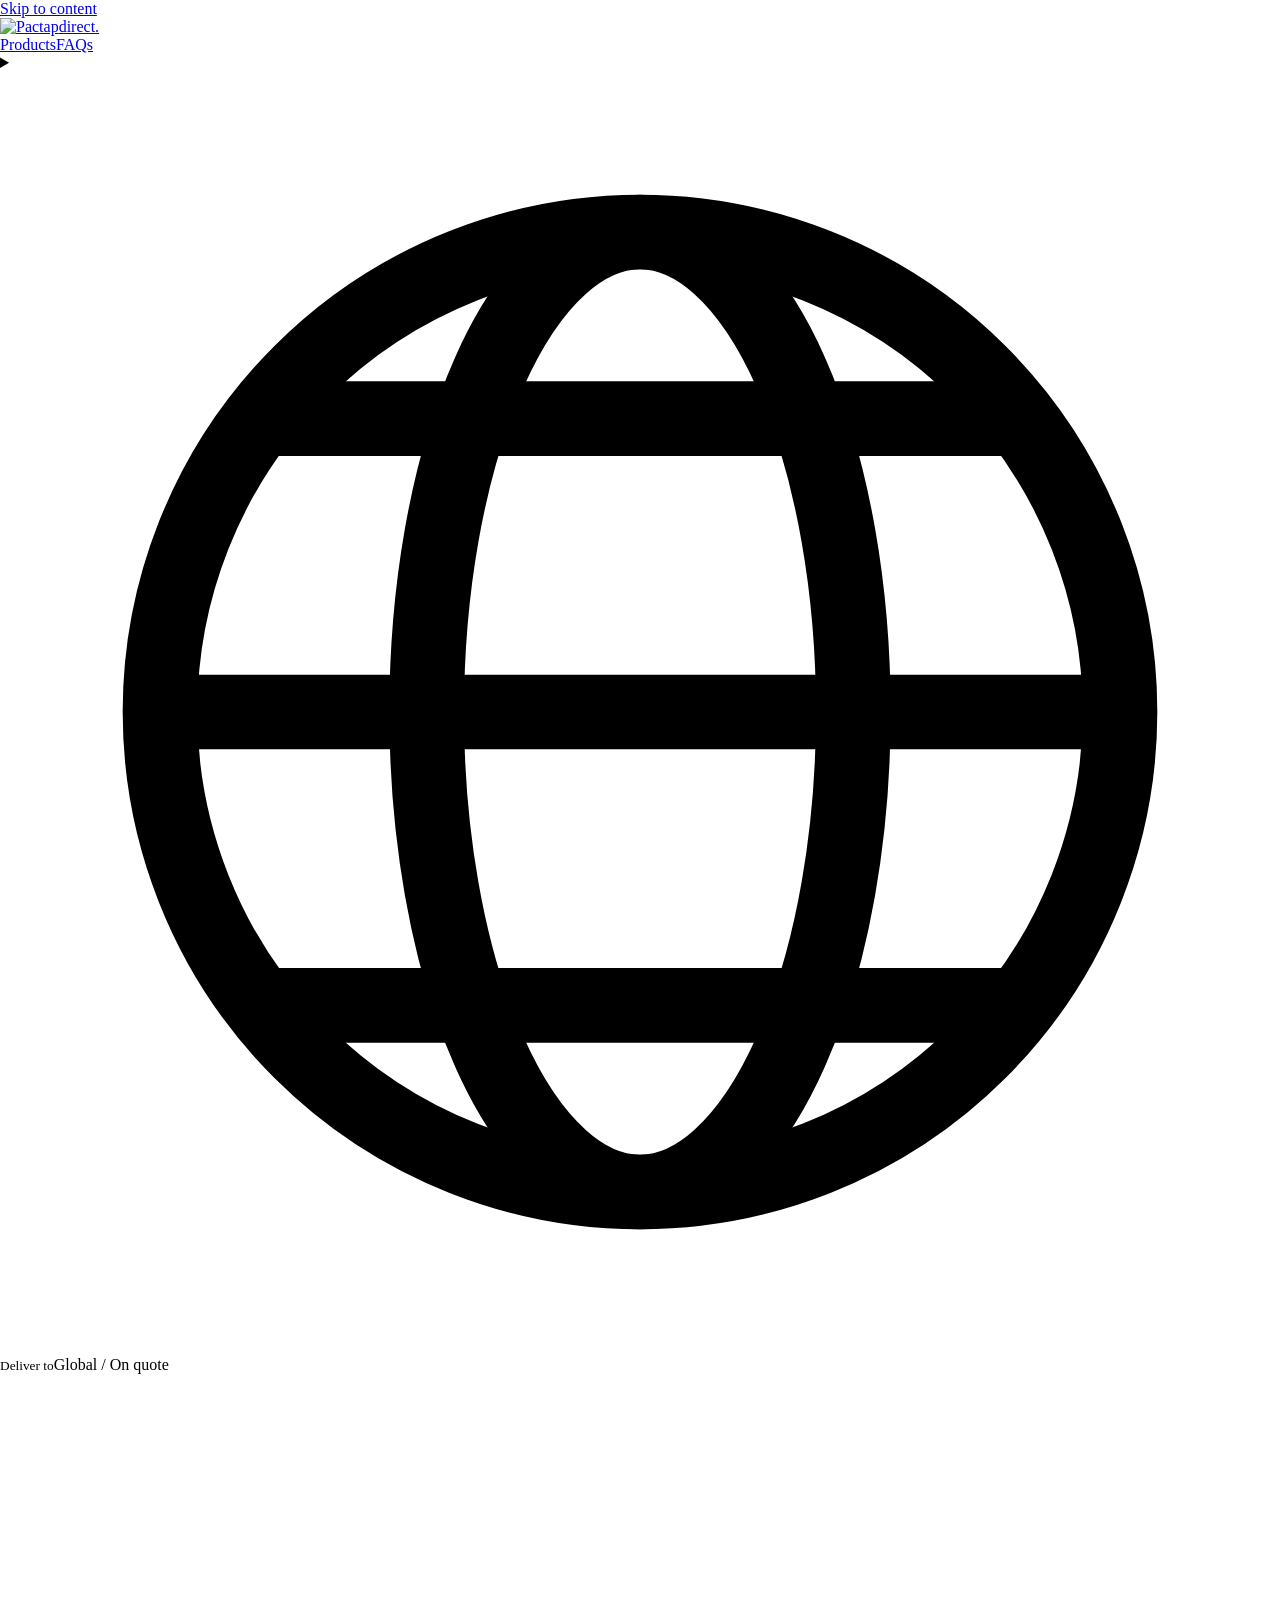
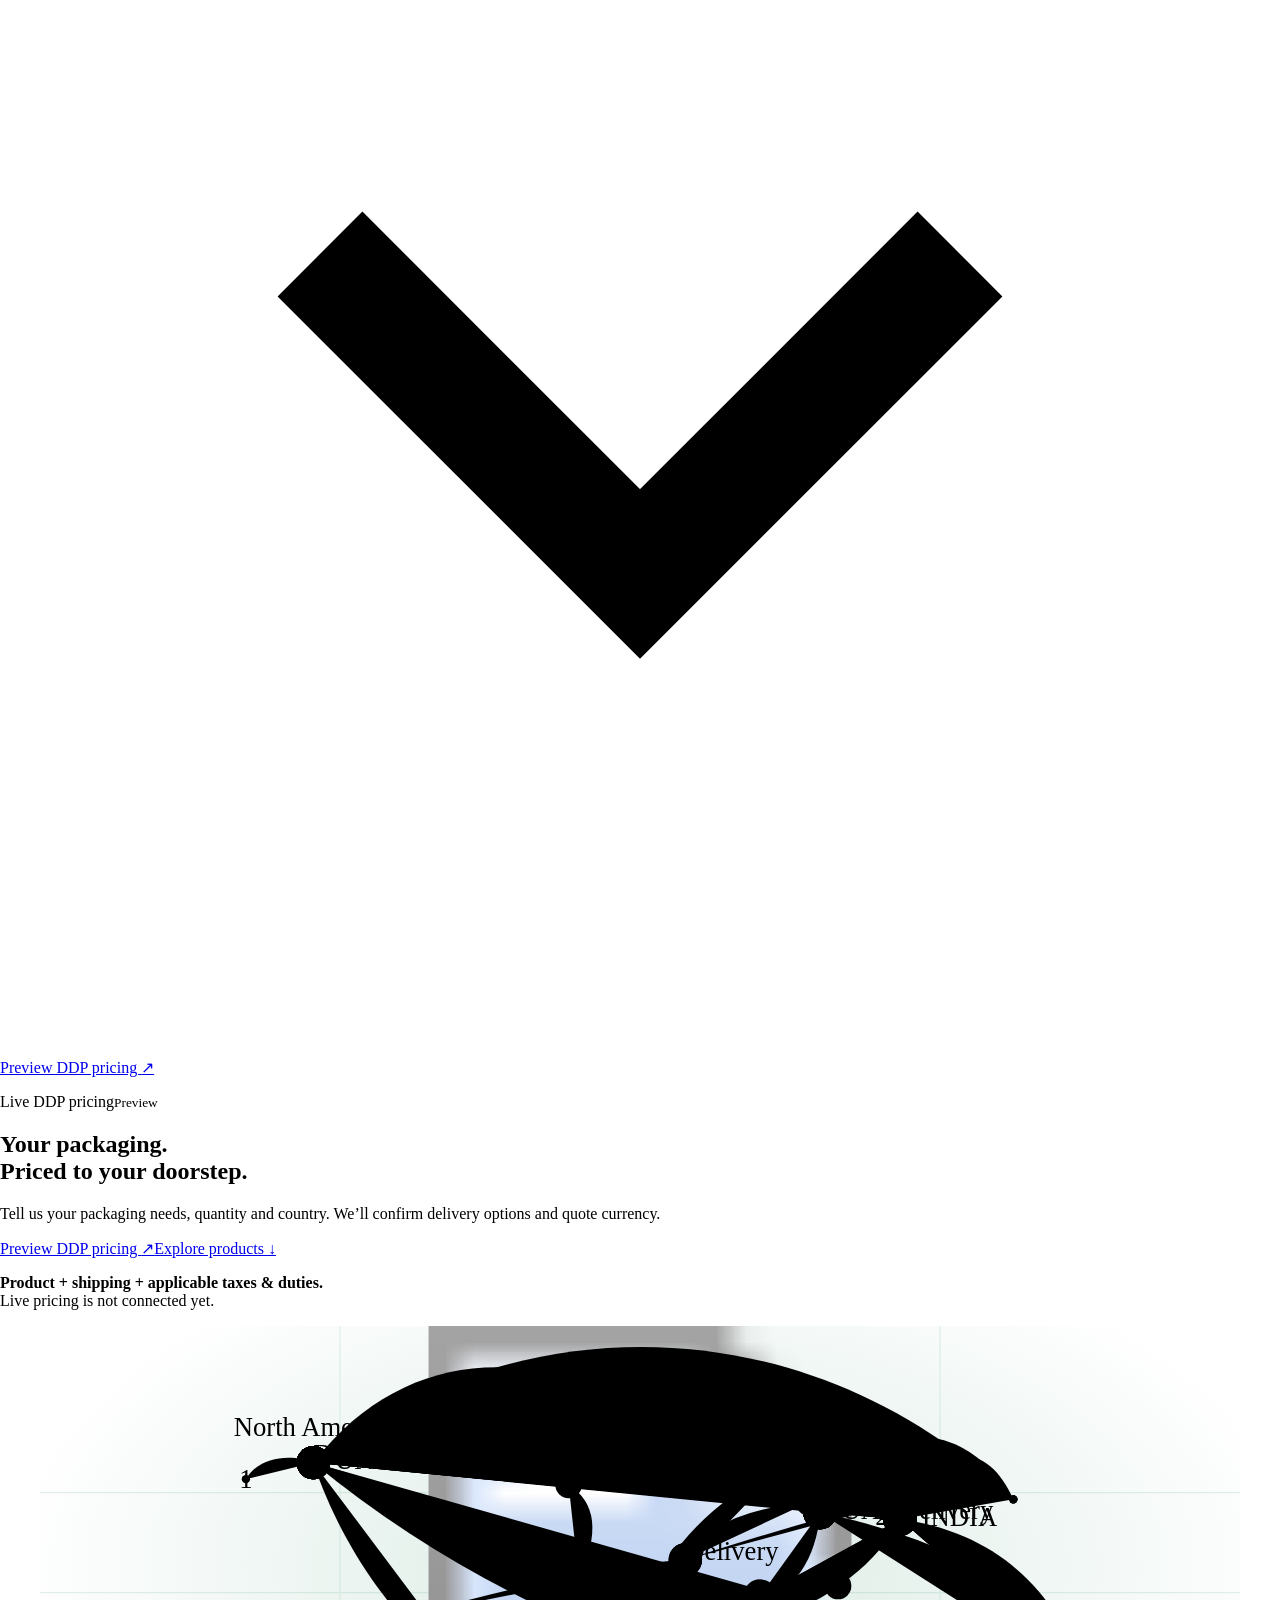
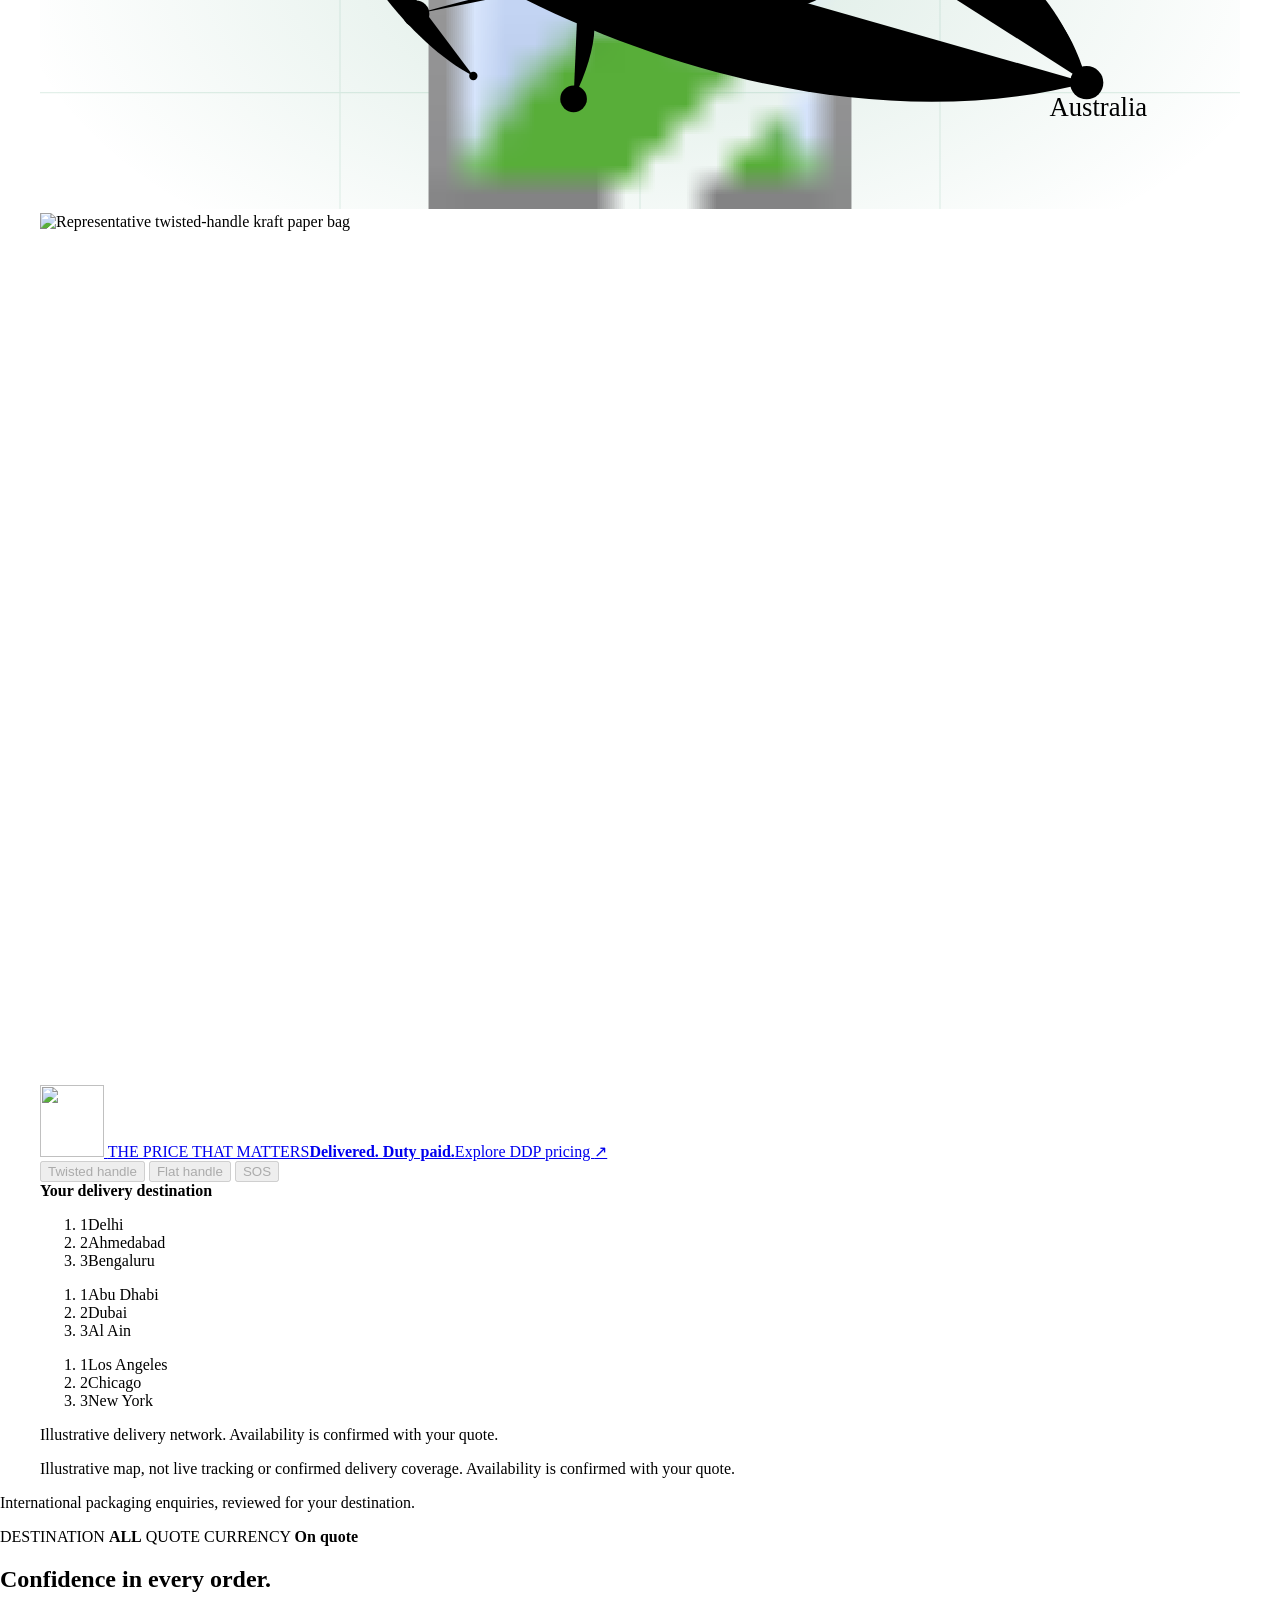
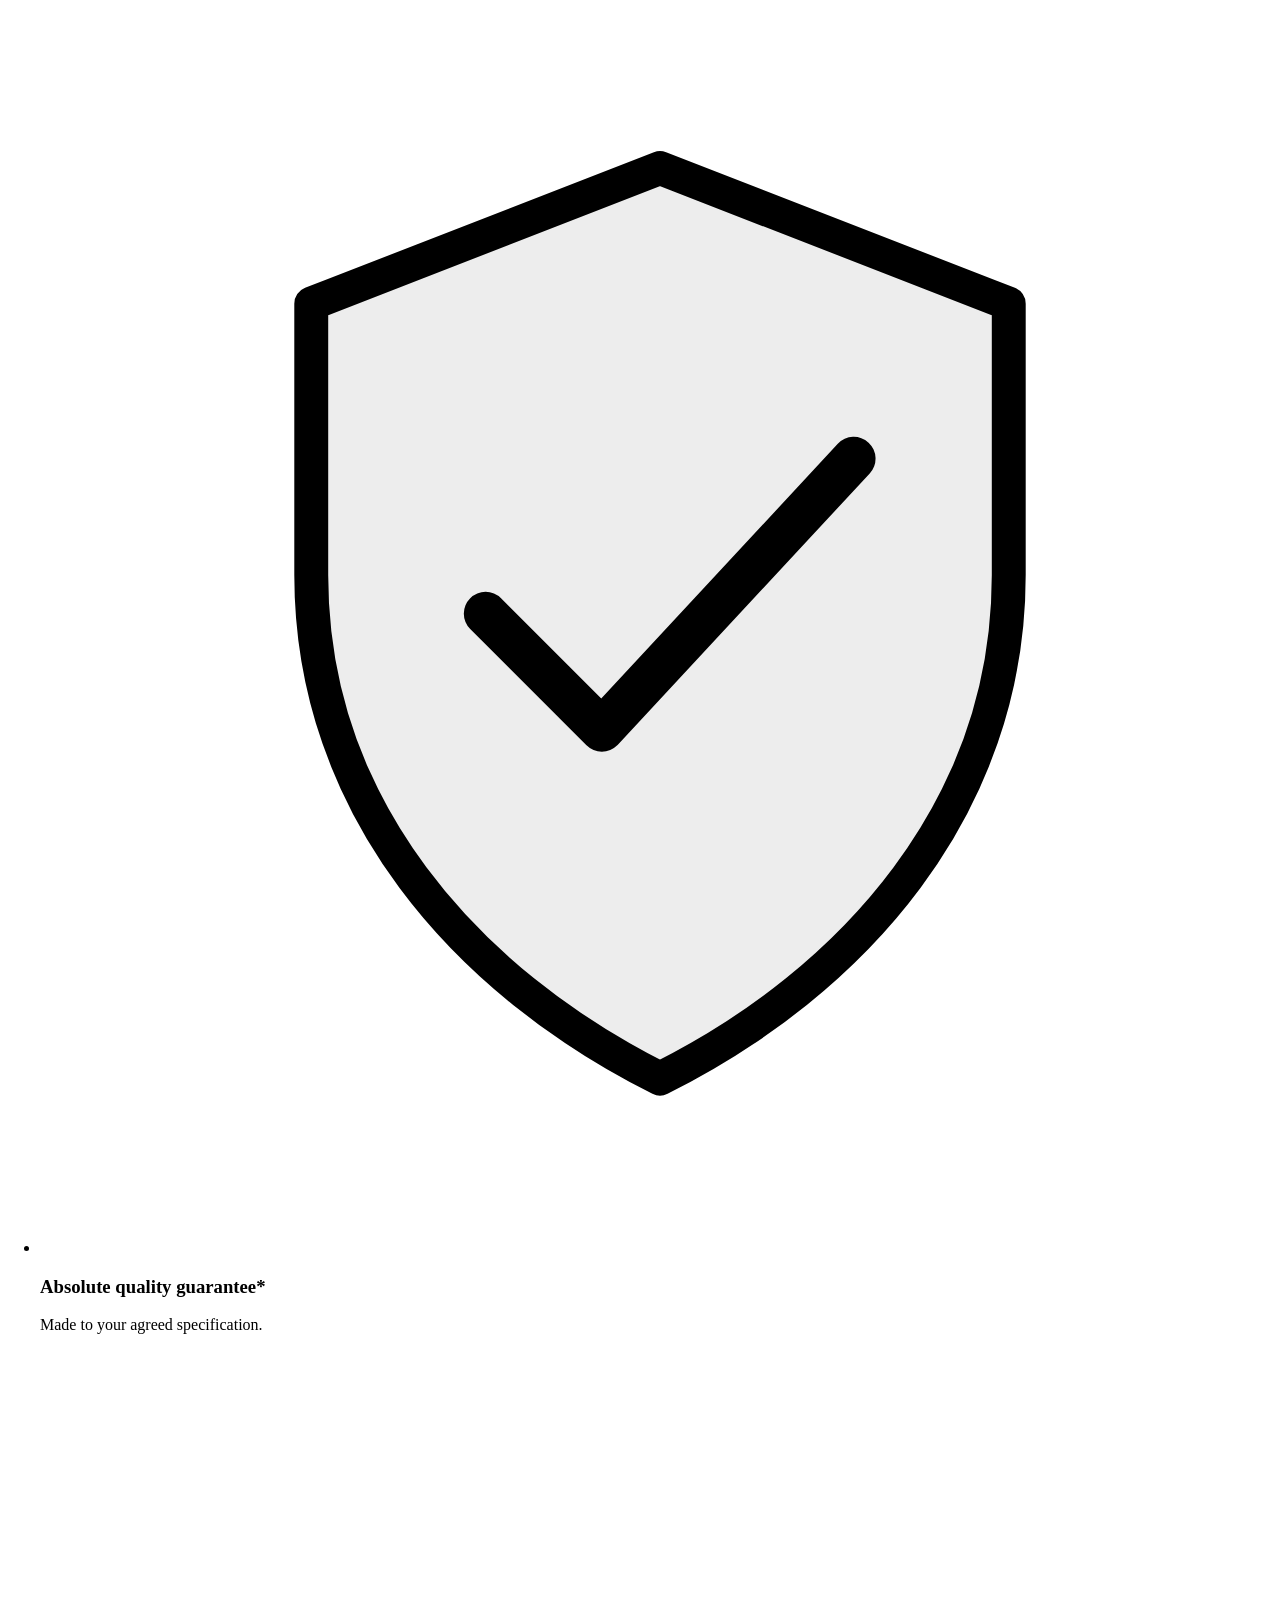
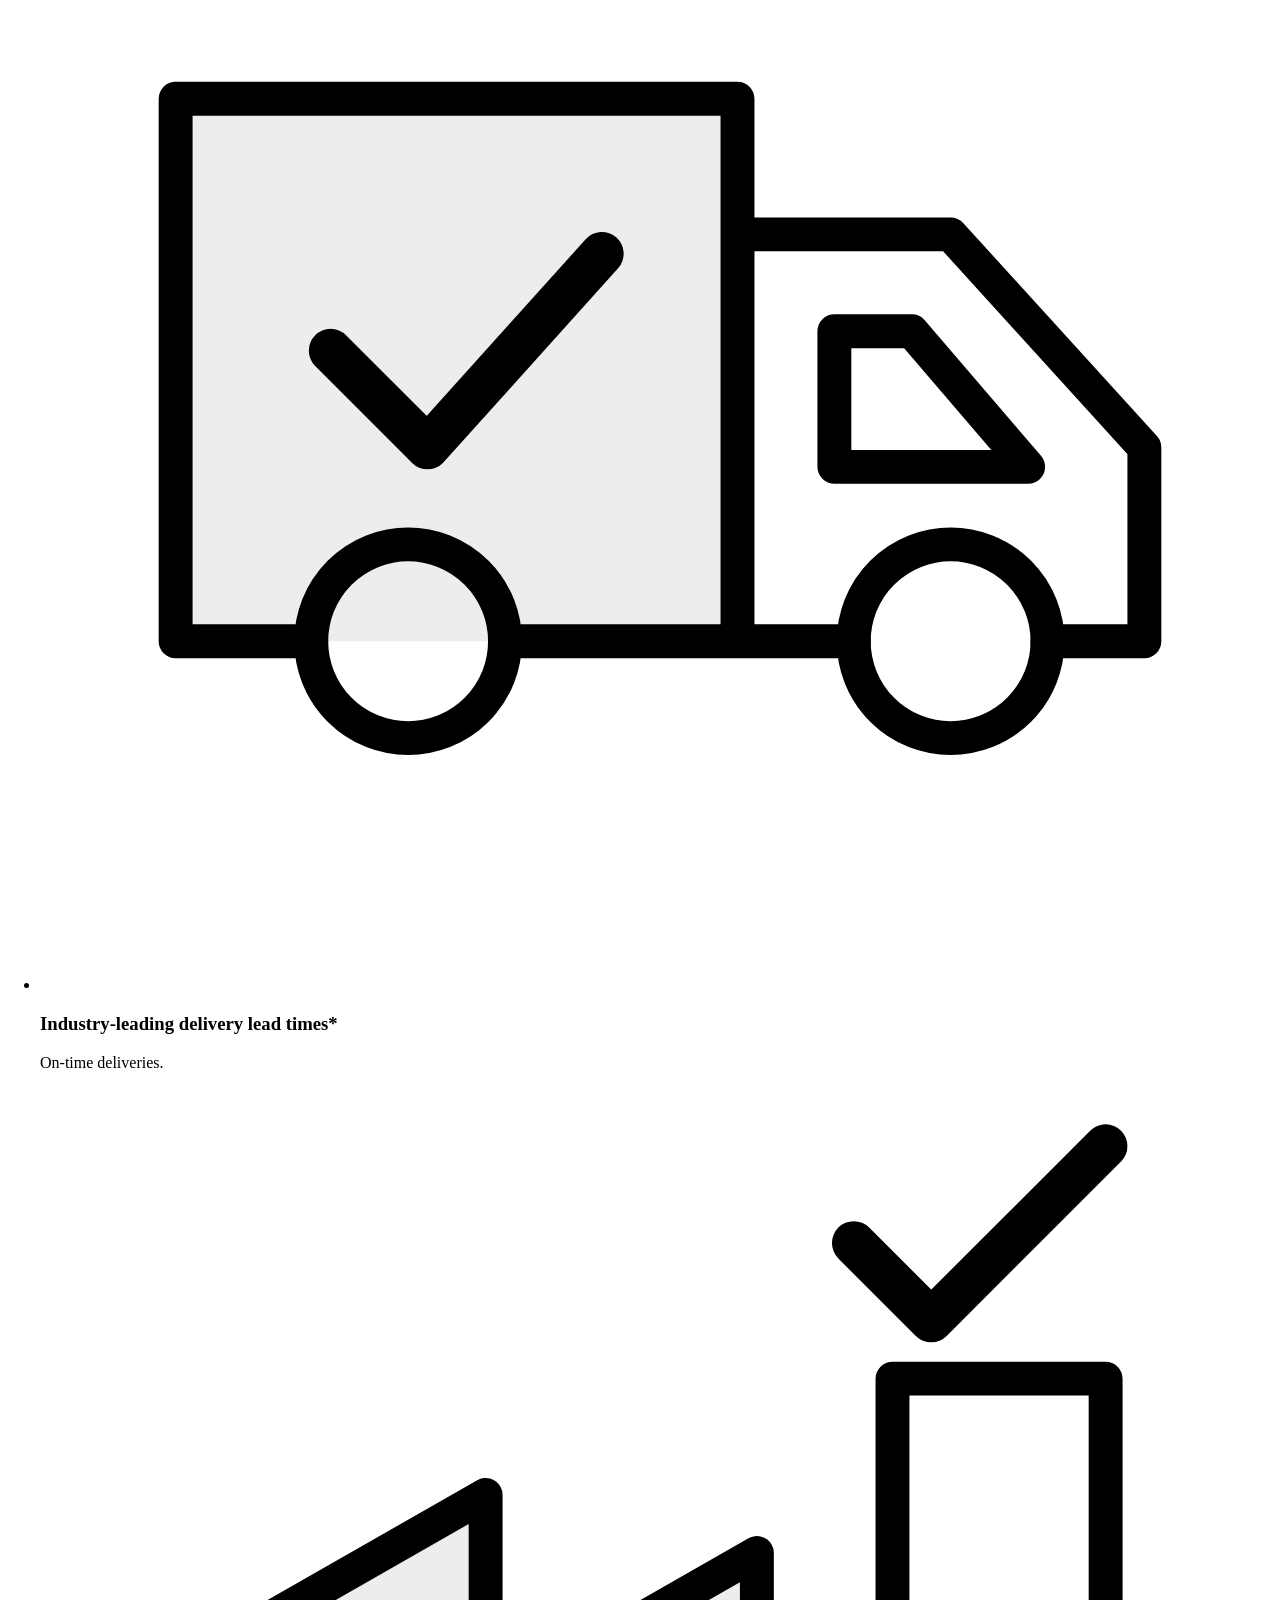
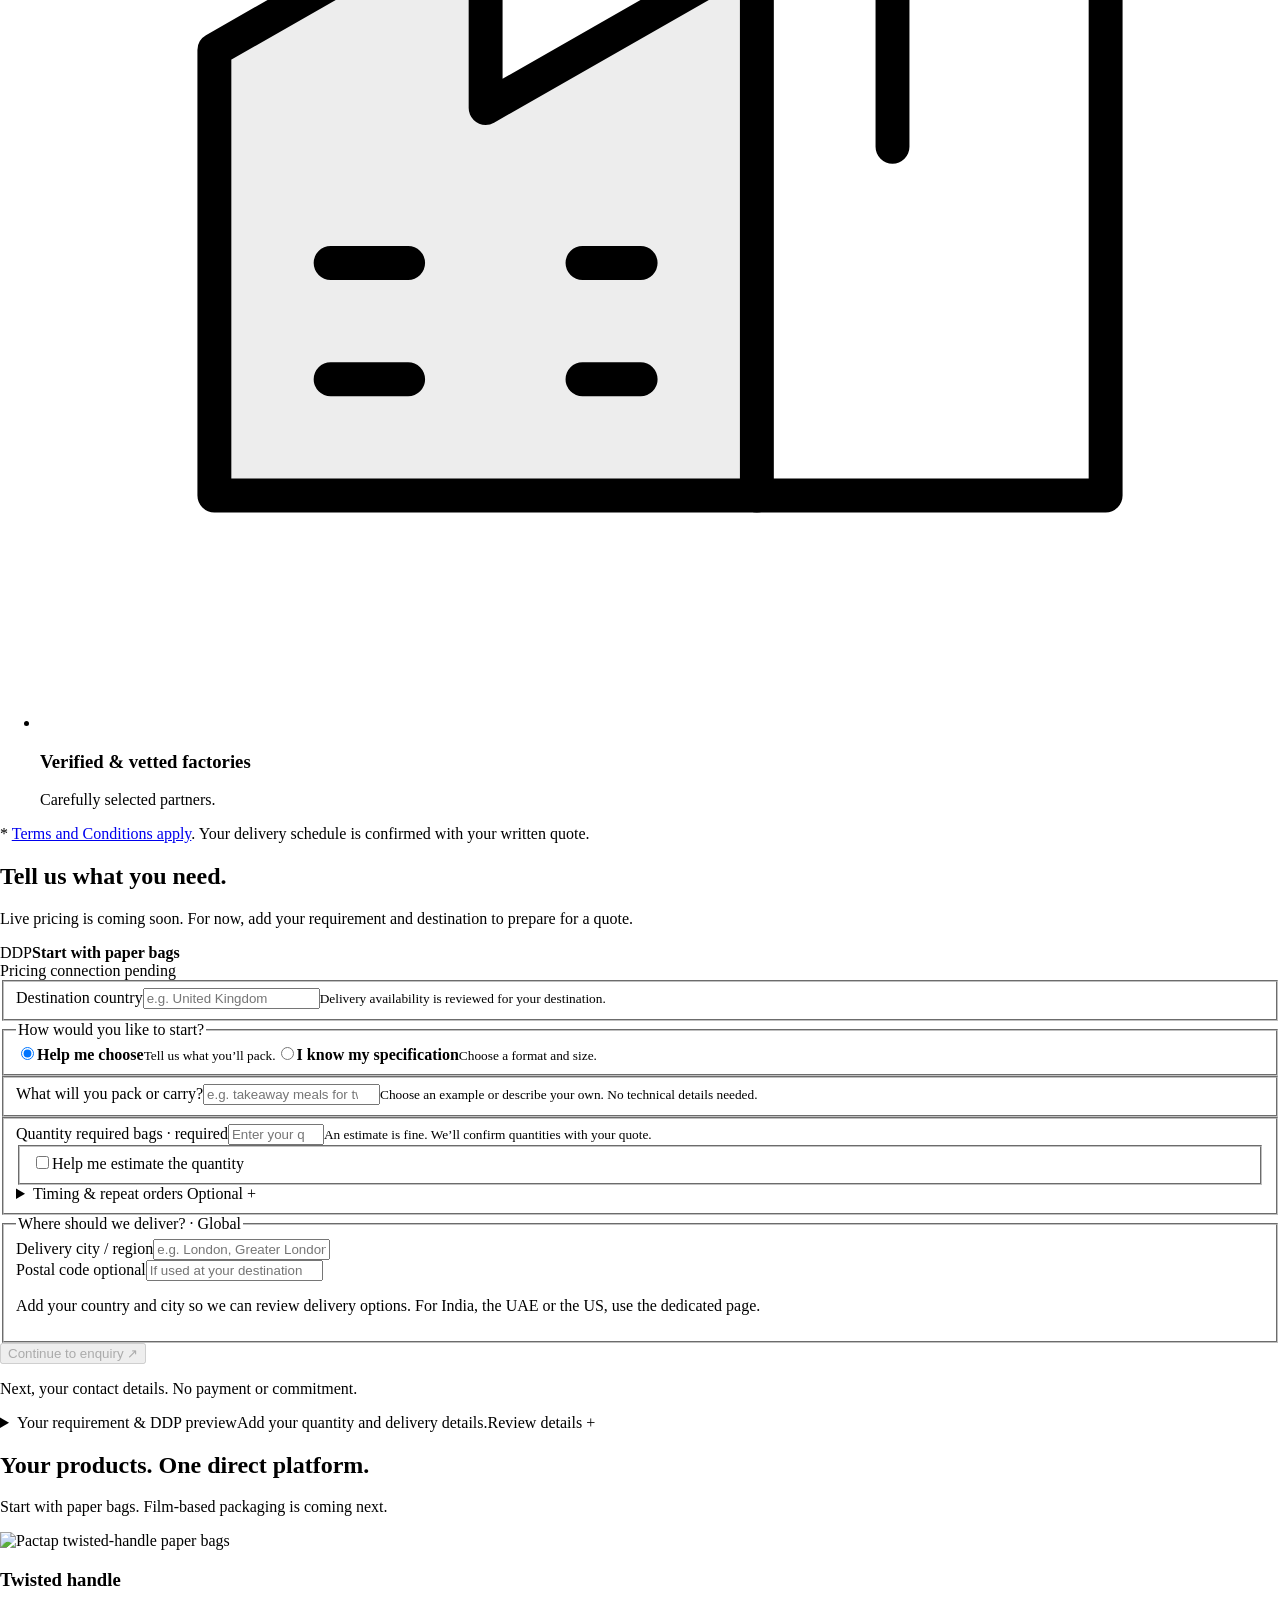
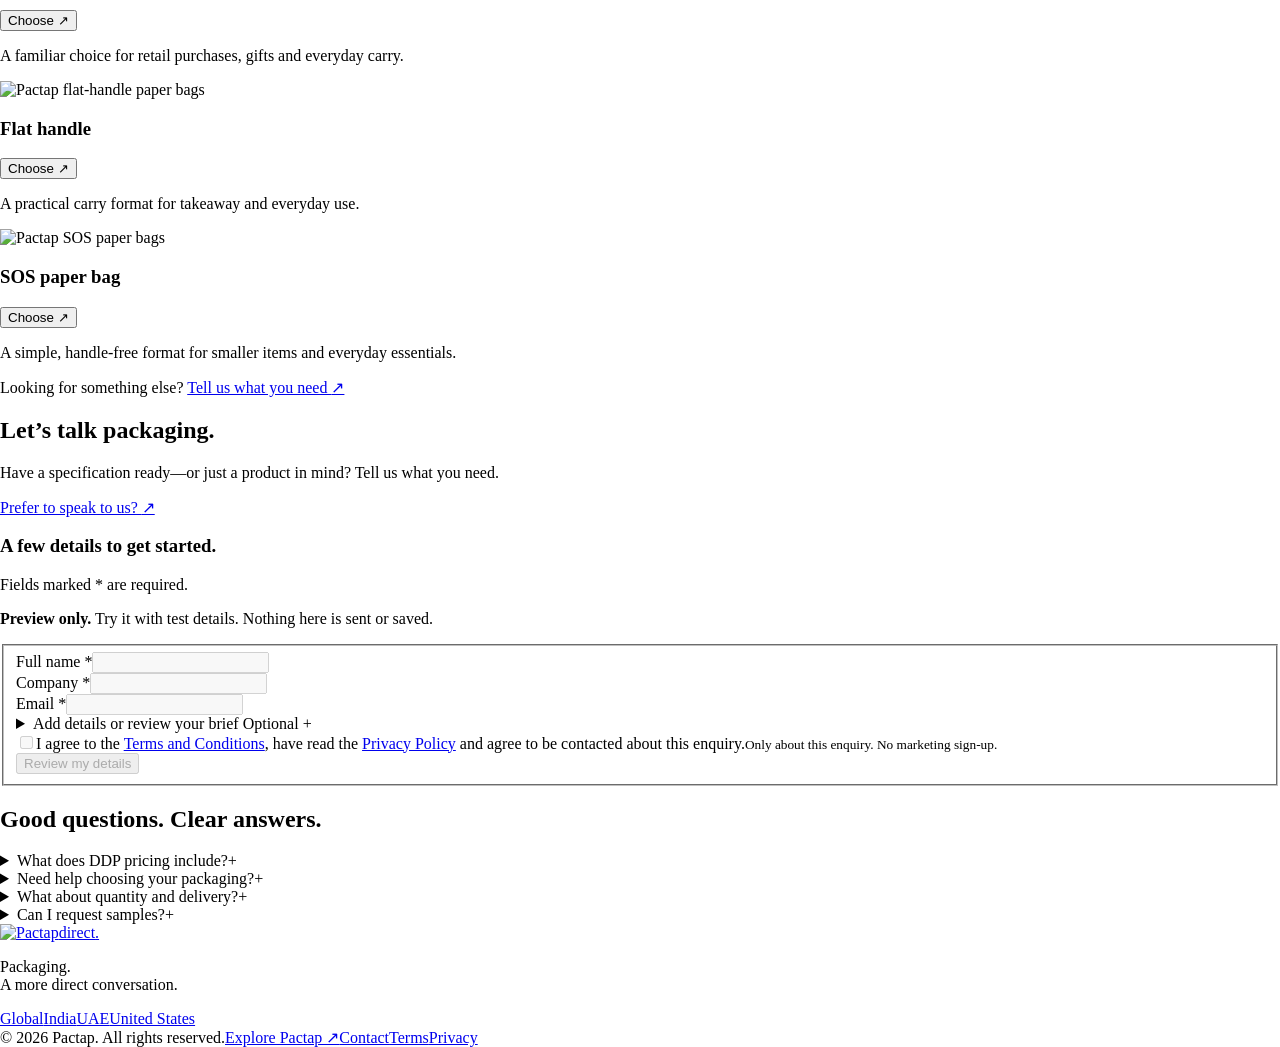
==== commit 2d8c64f2: "deploy: publish refined buyer flow review" ====
--- a/index.html
+++ b/index.html
@@ -25,7 +25,7 @@
           </summary>
           <nav aria-label="Choose destination market"><p class="pd-market-heading">Your delivery destination</p><a href="/pactap-direct-review/" aria-current="page"><span class="pd-market-code">ALL</span><span>Global</span><span class="pd-market-unit">On quote</span><span class="pd-market-check" aria-hidden="true">✓</span></a><a href="/pactap-direct-review/in/"><span class="pd-market-code">IN</span><span>India</span><span class="pd-market-unit">INR</span><span class="pd-market-check" aria-hidden="true">✓</span></a><a href="/pactap-direct-review/uae/"><span class="pd-market-code">AE</span><span>UAE</span><span class="pd-market-unit">AED</span><span class="pd-market-check" aria-hidden="true">✓</span></a><a href="/pactap-direct-review/us/"><span class="pd-market-code">US</span><span>United States</span><span class="pd-market-unit">USD</span><span class="pd-market-check" aria-hidden="true">✓</span></a><p class="pd-market-help">Choose where your order will be delivered.</p></nav>
         </details>
-        <a href="#pd-engine" class="pd-button pd-button-small">Get LIVE pricing <span aria-hidden="true">↗</span></a>
+        <a href="#pd-engine" class="pd-button pd-button-small">Preview DDP pricing <span aria-hidden="true">↗</span></a>
       </div>
     </div>
   </header>
@@ -36,10 +36,10 @@
           <p class="pd-pricing-hook"><span>Live DDP pricing</span><small>Preview</small></p>
           <h1>Your packaging.<br>Priced to your <span>doorstep.</span></h1>
           <p class="pd-hero-description">Tell us your packaging needs, quantity and country. We’ll confirm delivery options and quote currency.</p>
-          <div class="pd-hero-actions"><a class="pd-button" href="#pd-engine">Get LIVE pricing <span aria-hidden="true">↗</span></a><a class="pd-text-link" href="#pd-bags">Explore products <span aria-hidden="true">↓</span></a></div>
+          <div class="pd-hero-actions"><a class="pd-button" href="#pd-engine">Preview DDP pricing <span aria-hidden="true">↗</span></a><a class="pd-text-link" href="#pd-bags">Explore products <span aria-hidden="true">↓</span></a></div>
           <p class="pd-hero-footnote"><strong>Product + shipping + applicable taxes &amp; duties.</strong><br>Live pricing is not connected yet.</p>
         </div>
-        <div class="pd-product-stage pd-sourcing-stage" aria-label="Global and local sourcing with current Pactap products">
+        <div class="pd-product-stage pd-sourcing-stage" aria-label="Delivery destinations with current Pactap products">
           <figure class="pd-shipping" data-route-view="all" aria-labelledby="pd-shipping-title">
   <svg id="pd-shipping-map" class="pd-shipping-map" viewBox="0 0 720 290" aria-hidden="true" focusable="false">
     <defs><radialGradient id="pd-map-wash"><stop stop-color="#3c936c" stop-opacity=".19"/><stop offset=".58" stop-color="#3c936c" stop-opacity=".08"/><stop offset="1" stop-color="#3c936c" stop-opacity="0"/></radialGradient></defs>
@@ -51,35 +51,30 @@
       <g class="pd-route-lane" data-sourcing="global">
         <path class="pd-route-path" d="M378 60 C408 18 472 38 516 116"/>
         <circle class="pd-route-origin" cx="378" cy="60" r="2.5"/>
-        <text class="pd-route-global-label" x="378" y="44" text-anchor="middle">Europe</text>
         <g class="pd-route-marker" transform="translate(516 116)"><circle class="pd-packet-halo" r="5"/><circle class="pd-packet-core" r="2.2"/></g>
         <circle class="pd-route-arrival" cx="516" cy="116" r="10"/>
       </g>
       <g class="pd-route-lane" data-sourcing="global">
         <path class="pd-route-path" d="M164 82 C286 -8 439 -2 516 116"/>
         <circle class="pd-route-origin" cx="164" cy="82" r="2.5"/>
-        <text class="pd-route-global-label" x="164" y="66" text-anchor="middle">North America</text>
         <g class="pd-route-marker" transform="translate(516 116)"><circle class="pd-packet-halo" r="5"/><circle class="pd-packet-core" r="2.2"/></g>
         <circle class="pd-route-arrival" cx="516" cy="116" r="10"/>
       </g>
       <g class="pd-route-lane" data-sourcing="global">
         <path class="pd-route-path" d="M584 104 C566 63 531 72 516 116"/>
         <circle class="pd-route-origin" cx="584" cy="104" r="2.5"/>
-        <text class="pd-route-global-label" x="603" y="95" text-anchor="middle">East Asia</text>
         <g class="pd-route-marker" transform="translate(516 116)"><circle class="pd-packet-halo" r="5"/><circle class="pd-packet-core" r="2.2"/></g>
         <circle class="pd-route-arrival" cx="516" cy="116" r="10"/>
       </g>
       <g class="pd-route-lane" data-sourcing="global">
         <path class="pd-route-path" d="M432 162 C463 174 499 148 516 116"/>
         <circle class="pd-route-origin" cx="432" cy="162" r="2.5"/>
-        <text class="pd-route-global-label" x="419" y="182" text-anchor="middle">East Africa</text>
         <g class="pd-route-marker" transform="translate(516 116)"><circle class="pd-packet-halo" r="5"/><circle class="pd-packet-core" r="2.2"/></g>
         <circle class="pd-route-arrival" cx="516" cy="116" r="10"/>
       </g>
       <g class="pd-route-lane" data-sourcing="global">
         <path class="pd-route-path" d="M628 214 C614 154 554 124 516 116"/>
         <circle class="pd-route-origin" cx="628" cy="214" r="2.5"/>
-        <text class="pd-route-global-label" x="635" y="233" text-anchor="middle">Australia</text>
         <g class="pd-route-marker" transform="translate(516 116)"><circle class="pd-packet-halo" r="5"/><circle class="pd-packet-core" r="2.2"/></g>
         <circle class="pd-route-arrival" cx="516" cy="116" r="10"/>
       </g>
@@ -116,42 +111,36 @@
       <g class="pd-route-lane" data-sourcing="global" data-origin="india">
         <path class="pd-route-path" d="M516 116 C507 78 482 82 468 112"/>
         <circle class="pd-route-origin" cx="516" cy="116" r="3"/>
-        <text class="pd-route-global-label" x="538" y="136" text-anchor="middle">India</text>
         <g class="pd-route-marker" transform="translate(468 112)"><circle class="pd-packet-halo" r="5"/><circle class="pd-packet-core" r="2.2"/></g>
         <circle class="pd-route-arrival" cx="468" cy="112" r="10"/>
       </g>
       <g class="pd-route-lane" data-sourcing="global">
         <path class="pd-route-path" d="M378 60 C402 30 442 48 468 112"/>
         <circle class="pd-route-origin" cx="378" cy="60" r="2.5"/>
-        <text class="pd-route-global-label" x="378" y="44" text-anchor="middle">Europe</text>
         <g class="pd-route-marker" transform="translate(468 112)"><circle class="pd-packet-halo" r="5"/><circle class="pd-packet-core" r="2.2"/></g>
         <circle class="pd-route-arrival" cx="468" cy="112" r="10"/>
       </g>
       <g class="pd-route-lane" data-sourcing="global">
         <path class="pd-route-path" d="M164 82 C286 4 412 12 468 112"/>
         <circle class="pd-route-origin" cx="164" cy="82" r="2.5"/>
-        <text class="pd-route-global-label" x="164" y="66" text-anchor="middle">North America</text>
         <g class="pd-route-marker" transform="translate(468 112)"><circle class="pd-packet-halo" r="5"/><circle class="pd-packet-core" r="2.2"/></g>
         <circle class="pd-route-arrival" cx="468" cy="112" r="10"/>
       </g>
       <g class="pd-route-lane" data-sourcing="global">
         <path class="pd-route-path" d="M584 104 C550 48 495 59 468 112"/>
         <circle class="pd-route-origin" cx="584" cy="104" r="2.5"/>
-        <text class="pd-route-global-label" x="603" y="95" text-anchor="middle">East Asia</text>
         <g class="pd-route-marker" transform="translate(468 112)"><circle class="pd-packet-halo" r="5"/><circle class="pd-packet-core" r="2.2"/></g>
         <circle class="pd-route-arrival" cx="468" cy="112" r="10"/>
       </g>
       <g class="pd-route-lane" data-sourcing="global">
         <path class="pd-route-path" d="M432 162 C451 162 466 140 468 112"/>
         <circle class="pd-route-origin" cx="432" cy="162" r="2.5"/>
-        <text class="pd-route-global-label" x="419" y="182" text-anchor="middle">East Africa</text>
         <g class="pd-route-marker" transform="translate(468 112)"><circle class="pd-packet-halo" r="5"/><circle class="pd-packet-core" r="2.2"/></g>
         <circle class="pd-route-arrival" cx="468" cy="112" r="10"/>
       </g>
       <g class="pd-route-lane" data-sourcing="global">
         <path class="pd-route-path" d="M628 214 C608 151 519 122 468 112"/>
         <circle class="pd-route-origin" cx="628" cy="214" r="2.5"/>
-        <text class="pd-route-global-label" x="635" y="233" text-anchor="middle">Australia</text>
         <g class="pd-route-marker" transform="translate(468 112)"><circle class="pd-packet-halo" r="5"/><circle class="pd-packet-core" r="2.2"/></g>
         <circle class="pd-route-arrival" cx="468" cy="112" r="10"/>
       </g>
@@ -188,42 +177,36 @@
       <g class="pd-route-lane" data-sourcing="global" data-origin="india">
         <path class="pd-route-path" d="M516 116 C402 4 259 2 164 82"/>
         <circle class="pd-route-origin" cx="516" cy="116" r="3"/>
-        <text class="pd-route-global-label" x="538" y="136" text-anchor="middle">India</text>
         <g class="pd-route-marker" transform="translate(164 82)"><circle class="pd-packet-halo" r="5"/><circle class="pd-packet-core" r="2.2"/></g>
         <circle class="pd-route-arrival" cx="164" cy="82" r="10"/>
       </g>
       <g class="pd-route-lane" data-sourcing="global">
         <path class="pd-route-path" d="M378 60 C300 8 218 12 164 82"/>
         <circle class="pd-route-origin" cx="378" cy="60" r="2.5"/>
-        <text class="pd-route-global-label" x="378" y="44" text-anchor="middle">Europe</text>
         <g class="pd-route-marker" transform="translate(164 82)"><circle class="pd-packet-halo" r="5"/><circle class="pd-packet-core" r="2.2"/></g>
         <circle class="pd-route-arrival" cx="164" cy="82" r="10"/>
       </g>
       <g class="pd-route-lane" data-sourcing="global">
         <path class="pd-route-path" d="M584 104 C458 -16 280 -12 164 82"/>
         <circle class="pd-route-origin" cx="584" cy="104" r="2.5"/>
-        <text class="pd-route-global-label" x="603" y="95" text-anchor="middle">East Asia</text>
         <g class="pd-route-marker" transform="translate(164 82)"><circle class="pd-packet-halo" r="5"/><circle class="pd-packet-core" r="2.2"/></g>
         <circle class="pd-route-arrival" cx="164" cy="82" r="10"/>
       </g>
       <g class="pd-route-lane" data-sourcing="global">
         <path class="pd-route-path" d="M628 214 C492 250 308 200 164 82"/>
         <circle class="pd-route-origin" cx="628" cy="214" r="2.5"/>
-        <text class="pd-route-global-label" x="635" y="233" text-anchor="middle">Australia</text>
         <g class="pd-route-marker" transform="translate(164 82)"><circle class="pd-packet-halo" r="5"/><circle class="pd-packet-core" r="2.2"/></g>
         <circle class="pd-route-arrival" cx="164" cy="82" r="10"/>
       </g>
       <g class="pd-route-lane" data-sourcing="global">
         <path class="pd-route-path" d="M260 210 C222 190 183 139 164 82"/>
         <circle class="pd-route-origin" cx="260" cy="210" r="2.5"/>
-        <text class="pd-route-global-label" x="253" y="228" text-anchor="middle">South America</text>
         <g class="pd-route-marker" transform="translate(164 82)"><circle class="pd-packet-halo" r="5"/><circle class="pd-packet-core" r="2.2"/></g>
         <circle class="pd-route-arrival" cx="164" cy="82" r="10"/>
       </g>
       <g class="pd-route-lane" data-sourcing="global">
         <path class="pd-route-path" d="M432 162 C352 183 240 136 164 82"/>
         <circle class="pd-route-origin" cx="432" cy="162" r="2.5"/>
-        <text class="pd-route-global-label" x="419" y="182" text-anchor="middle">East Africa</text>
         <g class="pd-route-marker" transform="translate(164 82)"><circle class="pd-packet-halo" r="5"/><circle class="pd-packet-core" r="2.2"/></g>
         <circle class="pd-route-arrival" cx="164" cy="82" r="10"/>
       </g>
@@ -262,7 +245,7 @@
 <g class="pd-route-lane" data-sourcing="global" data-origin="india"><path class="pd-route-path" d="M516 116 C507 76 484 83 468 112"/><g class="pd-route-marker" transform="translate(468 112)"><circle class="pd-packet-halo" r="5"/><circle class="pd-packet-core" r="2.2"/></g><circle class="pd-route-arrival" cx="468" cy="112" r="10"/><text class="pd-route-global-label" x="468" y="99" text-anchor="middle">UAE</text></g>
 <g class="pd-route-lane" data-sourcing="global" data-origin="india"><path class="pd-route-path" d="M516 116 C570 123 611 156 628 214"/><g class="pd-route-marker" transform="translate(628 214)"><circle class="pd-packet-halo" r="5"/><circle class="pd-packet-core" r="2.2"/></g><circle class="pd-route-arrival" cx="628" cy="214" r="10"/><text class="pd-route-global-label" x="635" y="234" text-anchor="middle">Australia</text></g>
 <g class="pd-route-lane" data-sourcing="global" data-origin="india"><path class="pd-route-path" d="M516 116 C481 160 456 180 432 162"/><g class="pd-route-marker" transform="translate(432 162)"><circle class="pd-packet-halo" r="5"/><circle class="pd-packet-core" r="2.2"/></g><circle class="pd-route-arrival" cx="432" cy="162" r="10"/><text class="pd-route-global-label" x="410" y="181" text-anchor="middle">East Africa</text></g>
-      <circle class="pd-route-origin" cx="516" cy="116" r="4"/><text class="pd-route-country" x="528" y="120">INDIA · SOURCING</text>
+      <circle class="pd-route-origin" cx="516" cy="116" r="4"/>
     </g>
     </g>
   </svg>
@@ -284,22 +267,22 @@
   </div>
   <figcaption>
     <div class="pd-network-bar">
-      <strong id="pd-shipping-title">Global sourcing</strong>
+      <strong id="pd-shipping-title">Your delivery destination</strong>
       <details class="pd-source-menu" data-route-filters hidden>
-        <summary aria-label="Sourcing view: All sources"><span data-route-current>All sources</span></summary>
-        <div class="pd-route-filters" role="group" aria-label="Explore illustrative sourcing routes">
-          <button type="button" data-route-filter="all" aria-pressed="true" aria-controls="pd-shipping-map">All sources</button>
-          <button type="button" data-route-filter="global" aria-pressed="false" aria-controls="pd-shipping-map">International</button>
-          <button type="button" data-route-filter="local" aria-pressed="false" aria-controls="pd-shipping-map" aria-label="Domestic sourcing within Global">Domestic</button>
+        <summary aria-label="Map view: Network"><span data-route-current>Map view</span></summary>
+        <div class="pd-route-filters" role="group" aria-label="Explore illustrative delivery maps">
+          <button type="button" data-route-filter="all" aria-pressed="true" aria-controls="pd-shipping-map">Network</button>
+          <button type="button" data-route-filter="global" aria-pressed="false" aria-controls="pd-shipping-map">World</button>
+          <button type="button" data-route-filter="local" aria-pressed="false" aria-controls="pd-shipping-map" aria-label="Country map detail: Global">Country detail</button>
         </div>
       </details>
       <button type="button" class="pd-route-toggle" data-route-toggle hidden>Pause motion</button>
     </div>
-    <ol class="pd-domestic-key" data-destination="in" aria-label="Illustrative domestic origins in India"><li><span>1</span>Delhi</li><li><span>2</span>Ahmedabad</li><li><span>3</span>Bengaluru</li></ol>
-    <ol class="pd-domestic-key" data-destination="uae" aria-label="Illustrative domestic origins in UAE"><li><span>1</span>Abu Dhabi</li><li><span>2</span>Dubai</li><li><span>3</span>Al Ain</li></ol>
-    <ol class="pd-domestic-key" data-destination="us" aria-label="Illustrative domestic origins in United States"><li><span>1</span>Los Angeles</li><li><span>2</span>Chicago</li><li><span>3</span>New York</li></ol>
-    <p class="pd-route-context" data-route-context aria-live="polite" aria-atomic="true">India and international origins. Your destination, confirmed with your enquiry.</p>
-    <p class="pd-shipping-note">Routes are illustrative, not live tracking or factory locations. Availability is confirmed with your quote.</p>
+    <ol class="pd-domestic-key" data-destination="in" aria-label="Illustrative map locations in India"><li><span>1</span>Delhi</li><li><span>2</span>Ahmedabad</li><li><span>3</span>Bengaluru</li></ol>
+    <ol class="pd-domestic-key" data-destination="uae" aria-label="Illustrative map locations in UAE"><li><span>1</span>Abu Dhabi</li><li><span>2</span>Dubai</li><li><span>3</span>Al Ain</li></ol>
+    <ol class="pd-domestic-key" data-destination="us" aria-label="Illustrative map locations in United States"><li><span>1</span>Los Angeles</li><li><span>2</span>Chicago</li><li><span>3</span>New York</li></ol>
+    <p class="pd-route-context" data-route-context aria-live="polite" aria-atomic="true">Illustrative delivery network. Availability is confirmed with your quote.</p>
+    <p class="pd-shipping-note">Illustrative map, not live tracking or confirmed delivery coverage. Availability is confirmed with your quote.</p>
   </figcaption>
 </figure>
 
@@ -351,11 +334,12 @@
           <div class="pd-engine-top"><div><span class="pd-engine-mark" aria-hidden="true">DDP</span><strong>Start with paper bags</strong></div><span class="pd-status"><span aria-hidden="true"></span> Pricing connection pending</span></div>
           <div class="pd-engine-grid">
             <form id="pd-configurator" class="pd-configurator" aria-label="Prepare your packaging requirement">
+              <input type="hidden" name="preference" value="">
               <div id="pd-error-summary" class="pd-error-summary" tabindex="-1" role="alert" aria-labelledby="pd-error-title" hidden><strong id="pd-error-title">A few details to check</strong><ul></ul></div>
               <fieldset class="pd-global-country"><div class="pd-field"><label for="pd-country">Destination country</label><input id="pd-country" name="country" type="text" maxlength="80" required autocomplete="country-name" placeholder="e.g. United Kingdom" aria-describedby="pd-error-country"><span class="pd-field-error" id="pd-error-country"></span><small>Delivery availability is reviewed for your destination.</small></div></fieldset>
 
               <fieldset class="pd-entry-path"><legend>How would you like to start?</legend><label><input type="radio" id="pd-mode" name="mode" value="assisted" checked aria-describedby="pd-error-mode"><span><strong>Help me choose</strong><small>Tell us what you’ll pack.</small></span></label><label><input type="radio" name="mode" value="detailed" aria-describedby="pd-error-mode"><span><strong>I know my specification</strong><small>Choose a format and size.</small></span></label><span class="pd-field-error" id="pd-error-mode"></span></fieldset>
-              <fieldset data-assisted-only><div class="pd-field"><label for="pd-purpose">What will you pack or carry?</label><input type="text" id="pd-purpose" name="purpose" required maxlength="300" list="pd-use-examples" placeholder="e.g. takeaway meals for two outlets" aria-describedby="pd-error-purpose pd-purpose-help"><datalist id="pd-use-examples"><option value="Takeaway meals"><option value="Bakery items"><option value="Retail purchases"><option value="Groceries"></datalist><span class="pd-field-error" id="pd-error-purpose"></span><small id="pd-purpose-help">Choose an example or describe your own. No technical details needed.</small></div></fieldset>
+              <fieldset data-assisted-only><div class="pd-field"><label for="pd-purpose">What will you pack or carry?</label><input type="text" id="pd-purpose" name="purpose" required maxlength="300" list="pd-use-examples" placeholder="e.g. takeaway meals for two outlets" aria-describedby="pd-error-purpose pd-purpose-help"><datalist id="pd-use-examples"><option value="Takeaway meals"><option value="Bakery items"><option value="Retail purchases"><option value="Groceries"></datalist><span class="pd-field-error" id="pd-error-purpose"></span><small id="pd-purpose-help">Choose an example or describe your own. No technical details needed.</small></div><p class="pd-preference-note" id="pd-preference-note" hidden>Preferred: <strong id="pd-preference-name"></strong><button type="button" data-clear-preference>Clear preference</button></p></fieldset>
               <fieldset class="pd-bag-options" data-detail-only hidden disabled><legend><span class="pd-step">01</span> Paper bags · choose a format</legend>
                 <label class="pd-bag-option"><input type="radio" name="bag" value="twisted" checked aria-describedby="pd-error-bag"><span><img src="/pactap-direct-review/assets/images/twisted-studio-480.webp" alt="" width="480" height="480" loading="lazy"><strong>Twisted handle</strong><small>A classic carry</small></span></label>
                 <label class="pd-bag-option"><input type="radio" name="bag" value="flat" aria-describedby="pd-error-bag"><span><img src="/pactap-direct-review/assets/images/flat-studio-480.webp" alt="" width="480" height="480" loading="lazy"><strong>Flat handle</strong><small>Everyday versatility</small></span></label>
@@ -376,7 +360,8 @@
                 </div></details>
               </fieldset>
               <fieldset class="pd-specs pd-order">
-                <div class="pd-field pd-full pd-quantity"><label for="pd-quantity">Quantity required <span>bags · required</span></label><input id="pd-quantity" name="quantity" type="number" inputmode="numeric" min="1" max="10000000" step="1" placeholder="Enter your quantity" required aria-describedby="pd-error-quantity pd-quantity-help"><span class="pd-field-error" id="pd-error-quantity"></span><small id="pd-quantity-help">Enter the quantity you need. Minimum order quantities are confirmed with your quote.</small></div>
+                <div class="pd-field pd-full pd-quantity"><label for="pd-quantity">Quantity required <span id="pd-quantity-unit">bags · required</span></label><input id="pd-quantity" name="quantity" type="number" inputmode="numeric" min="1" max="10000000" step="1" placeholder="Enter your quantity" required aria-describedby="pd-error-quantity pd-quantity-help"><span class="pd-field-error" id="pd-error-quantity"></span><small id="pd-quantity-help">An estimate is fine. We’ll confirm quantities with your quote.</small></div>
+                <fieldset class="pd-quantity-help pd-full" data-assisted-only><label for="pd-estimate"><input id="pd-estimate" name="estimate" type="checkbox" value="yes" aria-describedby="pd-error-estimate">Help me estimate the quantity</label><span class="pd-field-error" id="pd-error-estimate"></span></fieldset>
                 <details class="pd-order-options pd-full"><summary>Timing &amp; repeat orders <span>Optional <span class="pd-disclosure-icon" aria-hidden="true">+</span></span></summary><div class="pd-specs">
                 <div class="pd-field"><label for="pd-timing">When do you need it? <span>optional</span></label><select id="pd-timing" name="timing" aria-describedby="pd-error-timing"><option value="">Select timeframe</option><option value="flexible">Flexible</option><option value="under-2-weeks">Within 2 weeks</option><option value="2-4-weeks">2–4 weeks</option><option value="1-3-months">1–3 months</option></select><span class="pd-field-error" id="pd-error-timing"></span></div>
                 <div class="pd-field"><label for="pd-frequency">Order pattern <span>optional</span></label><select id="pd-frequency" name="frequency" aria-describedby="pd-error-frequency"><option value="">Select pattern</option><option value="one-off">One-off requirement</option><option value="repeat">Repeat requirement</option><option value="unsure">Not sure yet</option></select><span class="pd-field-error" id="pd-error-frequency"></span></div>
@@ -384,7 +369,7 @@
                 </div></details>
               </fieldset>
               <fieldset class="pd-specs pd-destination"><legend>Where should we deliver? · Global</legend>
-                <div class="pd-field "><label for="pd-city">Delivery city / region</label><input id="pd-city" name="city" type="text" maxlength="120" placeholder="e.g. London, Greater London" required autocomplete="address-level2" aria-describedby="pd-error-city"><span class="pd-field-error" id="pd-error-city"></span></div>
+                <div class="pd-field"><label for="pd-city">Delivery city / region</label><input id="pd-city" name="city" type="text" maxlength="120" placeholder="e.g. London, Greater London" required autocomplete="address-level2" aria-describedby="pd-error-city"><span class="pd-field-error" id="pd-error-city"></span></div>
                 <div class="pd-field pd-full"><label for="pd-postal">Postal code <span>optional</span></label><input id="pd-postal" name="postal" type="text" maxlength="20" autocomplete="postal-code" placeholder="If used at your destination" aria-describedby="pd-error-postal"><span class="pd-field-error" id="pd-error-postal"></span></div>
 
                 <p class="pd-field-help pd-full">Add your country and city so we can review delivery options. For India, the UAE or the US, use the dedicated page.</p>
@@ -424,7 +409,7 @@
 
     <section class="pd-section pd-enquiry-section" id="pd-enquiry" aria-labelledby="pd-enquiry-title"><div class="pd-wrap pd-enquiry-grid">
       <div class="pd-enquiry-copy"><h2 id="pd-enquiry-title" tabindex="-1">Let’s talk <span>packaging.</span></h2><p>Have a specification ready—or just a product in mind? Tell us what you need.</p><a href="https://pactap.com/contact-us/" class="pd-text-link">Prefer to speak to us? <span aria-hidden="true">↗</span></a></div>
-      <div class="pd-lead-card"><form class="pde" data-pd-enquiry data-enquiry-preview novalidate autocomplete="off" aria-label="Enquiry validation preview">
+      <div class="pd-lead-card"><div class="pd-prepared-summary" id="pd-prepared-summary" hidden><strong>Your packaging requirement</strong><p id="pd-prepared-description"></p><button type="button" data-edit-requirement>Edit requirement <span aria-hidden="true">↗</span></button></div><form class="pde" data-pd-enquiry data-enquiry-preview novalidate autocomplete="off" aria-label="Enquiry validation preview">
   <h3>A few details to get started.</h3>
   <p class="pde-required-note">Fields marked * are required.</p>
   <p class="pde-preview-note"><strong>Preview only.</strong> Try it with test details. Nothing here is sent or saved.</p>
